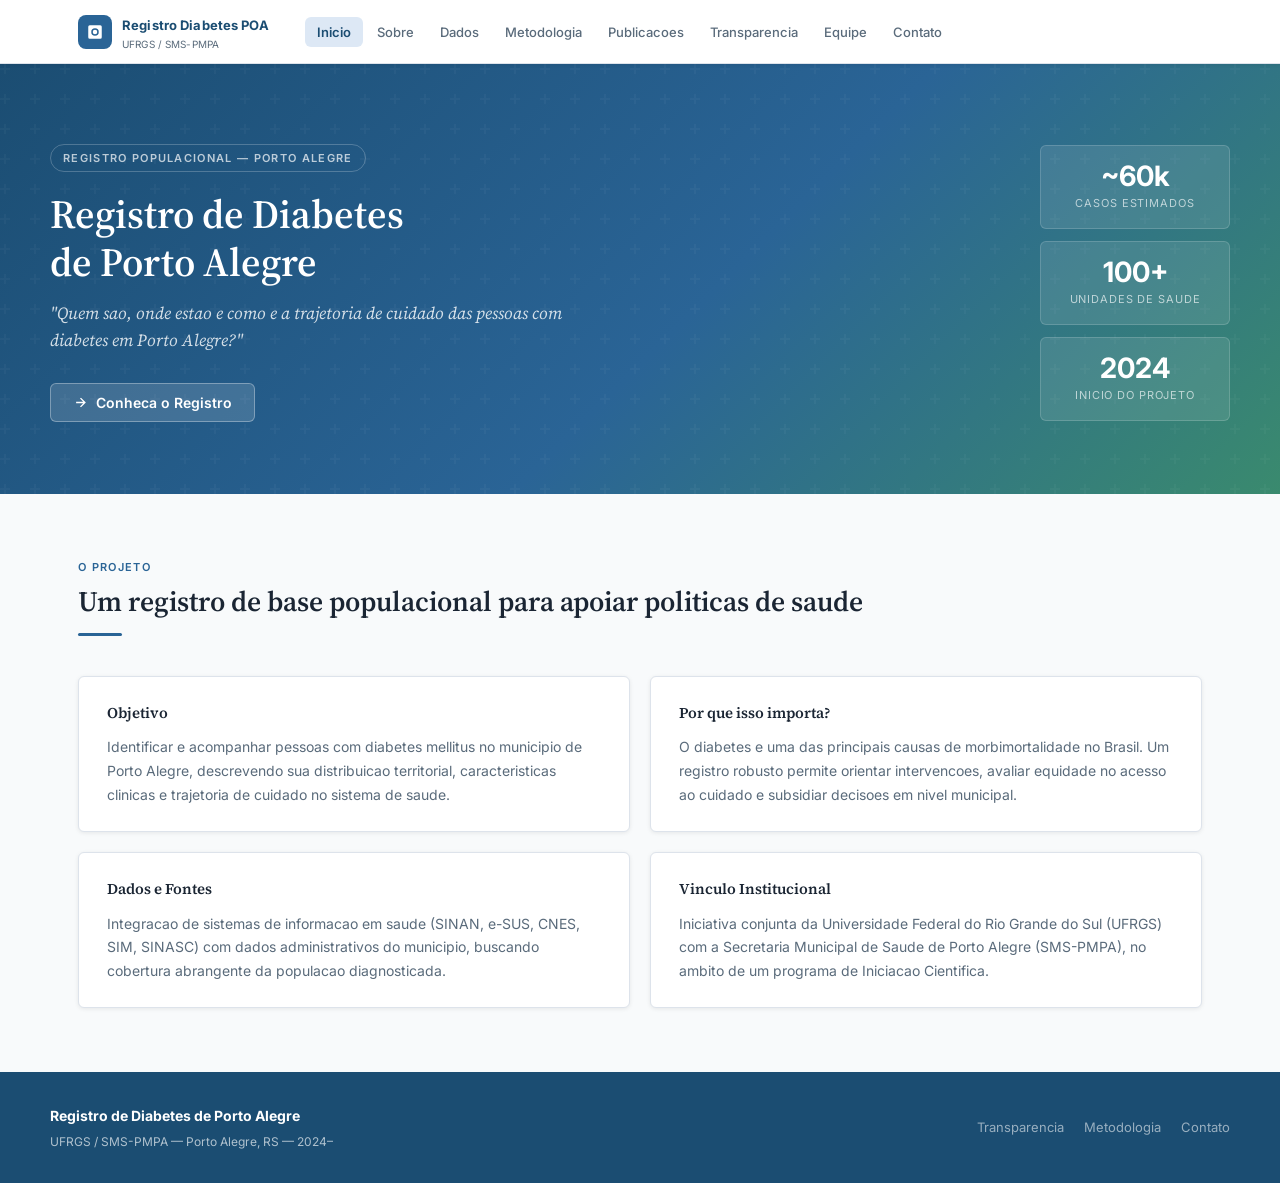
==== index.html @ c91318b8 "redesign v3: menu horizontal, cores claras, sem emojis" ====
<!DOCTYPE html>
<html lang="pt-BR">
<head>
  <meta charset="UTF-8" />
  <meta name="viewport" content="width=device-width, initial-scale=1.0" />
  <title>Registro de Diabetes de Porto Alegre — v3</title>
  <link rel="preconnect" href="https://fonts.googleapis.com" />
  <link rel="preconnect" href="https://fonts.gstatic.com" crossorigin />
  <link href="https://fonts.googleapis.com/css2?family=Inter:wght@300;400;500;600;700&family=Source+Serif+4:ital,wght@0,300;0,400;0,600;1,400&display=swap" rel="stylesheet" />
  <style>
    :root {
      --blue:       #2A6496;
      --blue-dark:  #1B4D72;
      --blue-light: #4A90C4;
      --accent:     #3A8A6E;
      --bg:         #F8FAFB;
      --surface:    #FFFFFF;
      --border:     #DDE3EB;
      --text:       #1A2533;
      --muted:      #5A6B7B;
      --light-text: #8A9BAB;
      --nav-h:      64px;
      --max:        1180px;
      --radius:     6px;
      --shadow-sm:  0 1px 4px rgba(0,0,0,0.08);
      --shadow-md:  0 4px 16px rgba(0,0,0,0.10);
    }
    *, *::before, *::after { box-sizing: border-box; margin: 0; padding: 0; }
    html { scroll-behavior: smooth; }
    body {
      font-family: 'Inter', sans-serif;
      background: var(--bg);
      color: var(--text);
      line-height: 1.65;
      font-size: 15px;
    }
    img { max-width: 100%; display: block; }
    a { color: var(--blue); text-decoration: none; }
    a:hover { text-decoration: underline; }

    /* TOP NAV */
    #topnav {
      position: fixed;
      top: 0; left: 0; right: 0;
      height: var(--nav-h);
      background: var(--surface);
      border-bottom: 1px solid var(--border);
      z-index: 100;
      display: flex;
      align-items: center;
      box-shadow: var(--shadow-sm);
    }
    .nav-inner {
      max-width: var(--max);
      margin: 0 auto;
      padding: 0 28px;
      width: 100%;
      display: flex;
      align-items: center;
    }
    .nav-brand {
      display: flex;
      align-items: center;
      gap: 10px;
      flex-shrink: 0;
      margin-right: 36px;
      cursor: pointer;
    }
    .nav-brand-icon {
      width: 34px; height: 34px;
      background: var(--blue);
      border-radius: 8px;
      display: flex; align-items: center; justify-content: center;
    }
    .nav-brand-icon svg { width: 18px; height: 18px; fill: white; }
    .nav-brand-name {
      font-size: 13px;
      font-weight: 700;
      letter-spacing: .01em;
      color: var(--blue-dark);
      line-height: 1.25;
    }
    .nav-brand-sub {
      font-size: 10px;
      font-weight: 400;
      color: var(--muted);
      display: block;
    }
    .nav-links {
      display: flex;
      list-style: none;
      gap: 2px;
      flex: 1;
    }
    .nav-links li button {
      background: none;
      border: none;
      cursor: pointer;
      padding: 7px 12px;
      border-radius: var(--radius);
      font-family: 'Inter', sans-serif;
      font-size: 13px;
      font-weight: 500;
      color: var(--muted);
      transition: color .15s, background .15s;
      white-space: nowrap;
    }
    .nav-links li button:hover { color: var(--blue); background: #EEF4FA; }
    .nav-links li button.active { color: var(--blue-dark); background: #DDE8F5; font-weight: 600; }

    .main { margin-top: var(--nav-h); }

    /* HERO */
    #hero {
      background: linear-gradient(135deg, #1B4D72 0%, #2A6496 55%, #3A8A6E 100%);
      padding: 80px 28px 72px;
      position: relative;
      overflow: hidden;
    }
    #hero::before {
      content: '';
      position: absolute;
      inset: 0;
      background: url("data:image/svg+xml,%3Csvg width='60' height='60' viewBox='0 0 60 60' xmlns='http://www.w3.org/2000/svg'%3E%3Cg fill='none' fill-rule='evenodd'%3E%3Cg fill='%23ffffff' fill-opacity='0.03'%3E%3Cpath d='M36 34v-4h-2v4h-4v2h4v4h2v-4h4v-2h-4zm0-30V0h-2v4h-4v2h4v4h2V6h4V4h-4zM6 34v-4H4v4H0v2h4v4h2v-4h4v-2H6zM6 4V0H4v4H0v2h4v4h2V6h4V4H6z'/%3E%3C/g%3E%3C/g%3E%3C/svg%3E");
    }
    .hero-inner {
      max-width: var(--max);
      margin: 0 auto;
      position: relative;
      z-index: 1;
      display: grid;
      grid-template-columns: 1fr auto;
      gap: 48px;
      align-items: center;
    }
    .hero-label {
      display: inline-block;
      font-size: 11px;
      font-weight: 600;
      letter-spacing: .12em;
      text-transform: uppercase;
      color: rgba(255,255,255,0.7);
      border: 1px solid rgba(255,255,255,0.22);
      padding: 4px 12px;
      border-radius: 20px;
      margin-bottom: 18px;
    }
    .hero-title {
      font-family: 'Source Serif 4', Georgia, serif;
      font-size: 40px;
      font-weight: 600;
      color: #fff;
      line-height: 1.2;
      margin-bottom: 14px;
    }
    .hero-question {
      font-size: 17px;
      color: rgba(255,255,255,0.8);
      font-style: italic;
      font-family: 'Source Serif 4', serif;
      margin-bottom: 28px;
      max-width: 520px;
      line-height: 1.6;
    }
    .hero-cta {
      display: inline-flex;
      align-items: center;
      gap: 8px;
      background: rgba(255,255,255,0.14);
      border: 1px solid rgba(255,255,255,0.32);
      color: white;
      padding: 10px 22px;
      border-radius: var(--radius);
      font-size: 14px;
      font-weight: 600;
      cursor: pointer;
      transition: background .2s;
      font-family: 'Inter', sans-serif;
    }
    .hero-cta:hover { background: rgba(255,255,255,0.24); text-decoration: none; }
    .hero-stats {
      display: flex;
      flex-direction: column;
      gap: 12px;
      min-width: 190px;
    }
    .stat-card {
      background: rgba(255,255,255,0.10);
      border: 1px solid rgba(255,255,255,0.16);
      border-radius: var(--radius);
      padding: 16px 20px;
      text-align: center;
    }
    .stat-num {
      font-size: 28px;
      font-weight: 700;
      color: #fff;
      line-height: 1;
    }
    .stat-label {
      font-size: 11px;
      color: rgba(255,255,255,0.65);
      margin-top: 4px;
      text-transform: uppercase;
      letter-spacing: .08em;
    }

    /* SECTION TOGGLE */
    section.page { display: none; }
    section.page.active { display: block; }

    /* COMMON LAYOUT */
    .section-wrap {
      max-width: var(--max);
      margin: 0 auto;
      padding: 64px 28px;
    }
    .section-header { margin-bottom: 40px; }
    .section-label {
      font-size: 11px;
      font-weight: 600;
      letter-spacing: .12em;
      text-transform: uppercase;
      color: var(--blue);
      margin-bottom: 8px;
    }
    .section-title {
      font-family: 'Source Serif 4', serif;
      font-size: 28px;
      font-weight: 600;
      color: var(--text);
      line-height: 1.25;
      margin-bottom: 10px;
    }
    .section-desc {
      font-size: 16px;
      color: var(--muted);
      max-width: 620px;
      line-height: 1.7;
    }
    .divider { width: 44px; height: 3px; background: var(--blue); border-radius: 2px; margin: 14px 0 0; }

    /* CARDS */
    .grid-2 { display: grid; grid-template-columns: 1fr 1fr; gap: 20px; }
    .grid-3 { display: grid; grid-template-columns: repeat(3, 1fr); gap: 20px; }
    .grid-4 { display: grid; grid-template-columns: repeat(4, 1fr); gap: 20px; }
    .card {
      background: var(--surface);
      border: 1px solid var(--border);
      border-radius: var(--radius);
      padding: 24px 28px;
      box-shadow: var(--shadow-sm);
    }
    .card h3 {
      font-size: 15px;
      font-weight: 600;
      color: var(--text);
      margin-bottom: 10px;
      font-family: 'Source Serif 4', serif;
    }
    .card p { color: var(--muted); font-size: 14px; line-height: 1.7; }
    .card-icon {
      width: 40px; height: 40px;
      background: #EEF4FA;
      border-radius: 8px;
      display: flex; align-items: center; justify-content: center;
      margin-bottom: 16px;
    }
    .card-icon svg { width: 20px; height: 20px; color: var(--blue); }

    .bullet-list { list-style: none; margin-top: 12px; display: flex; flex-direction: column; gap: 8px; }
    .bullet-list li { display: flex; align-items: flex-start; gap: 10px; font-size: 14px; color: var(--muted); }
    .bullet-list li span { display: inline-block; width: 5px; height: 5px; border-radius: 50%; background: var(--blue); margin-top: 8px; flex-shrink: 0; }

    /* DATA */
    .embed-placeholder {
      background: var(--surface);
      border: 1px dashed var(--border);
      border-radius: var(--radius);
      padding: 56px 28px;
      text-align: center;
      color: var(--light-text);
      margin-top: 24px;
    }
    .embed-placeholder p { font-size: 14px; margin-top: 8px; }

    /* METHODOLOGY */
    .method-layout {
      display: grid;
      grid-template-columns: 210px 1fr;
      gap: 40px;
      align-items: start;
    }
    .method-nav {
      position: sticky;
      top: calc(var(--nav-h) + 20px);
      background: var(--surface);
      border: 1px solid var(--border);
      border-radius: var(--radius);
      padding: 12px 0;
      box-shadow: var(--shadow-sm);
    }
    .method-nav a {
      display: block;
      padding: 8px 18px;
      font-size: 13px;
      color: var(--muted);
      border-left: 2px solid transparent;
      transition: all .15s;
    }
    .method-nav a:hover { color: var(--blue); border-color: var(--blue); text-decoration: none; background: #F4F8FC; }
    .method-nav a.active { color: var(--blue-dark); border-color: var(--blue-dark); background: #EEF4FA; font-weight: 500; }
    .method-content section { margin-bottom: 44px; }
    .method-content section h2 {
      font-family: 'Source Serif 4', serif;
      font-size: 21px;
      font-weight: 600;
      color: var(--text);
      margin-bottom: 12px;
      padding-bottom: 10px;
      border-bottom: 1px solid var(--border);
    }
    .method-content section p { color: var(--muted); font-size: 14px; line-height: 1.8; margin-bottom: 10px; }
    .method-content section ul { margin: 8px 0 12px 20px; color: var(--muted); font-size: 14px; line-height: 1.8; }

    /* PUBLICATIONS */
    .pub-tabs { display: flex; gap: 4px; border-bottom: 2px solid var(--border); margin-bottom: 28px; }
    .pub-tabs button {
      background: none; border: none; cursor: pointer;
      padding: 10px 20px;
      font-family: 'Inter', sans-serif; font-size: 14px; font-weight: 500;
      color: var(--muted);
      border-bottom: 2px solid transparent;
      margin-bottom: -2px;
      transition: all .15s;
    }
    .pub-tabs button:hover { color: var(--blue); }
    .pub-tabs button.active { color: var(--blue-dark); border-bottom-color: var(--blue-dark); font-weight: 600; }
    .pub-pane { display: none; }
    .pub-pane.active { display: block; }
    .pub-list { display: flex; flex-direction: column; gap: 14px; }
    .pub-item { background: var(--surface); border: 1px solid var(--border); border-radius: var(--radius); padding: 20px 24px; box-shadow: var(--shadow-sm); }
    .pub-item h4 { font-size: 15px; font-weight: 600; color: var(--text); margin-bottom: 6px; font-family: 'Source Serif 4', serif; }
    .pub-item p { font-size: 13px; color: var(--muted); }
    .tag { display: inline-block; font-size: 11px; padding: 2px 8px; border-radius: 20px; background: #EEF4FA; color: var(--blue); font-weight: 500; margin-bottom: 8px; }
    .tag-green { background: #EAF5F1; color: var(--accent); }

    /* TRANSPARENCY */
    .transp-card { background: var(--surface); border: 1px solid var(--border); border-radius: var(--radius); padding: 22px 26px; box-shadow: var(--shadow-sm); }
    .transp-card h3 { font-size: 14px; font-weight: 600; color: var(--text); margin-bottom: 8px; display: flex; align-items: center; gap: 8px; }
    .transp-card p { font-size: 13px; color: var(--muted); line-height: 1.7; }
    .badge { display: inline-flex; align-items: center; font-size: 11px; padding: 3px 9px; border-radius: 20px; font-weight: 500; margin-top: 10px; }
    .badge-blue { background: #EEF4FA; color: var(--blue); }
    .badge-green { background: #EAF5F1; color: var(--accent); }

    /* TEAM */
    .team-card { background: var(--surface); border: 1px solid var(--border); border-radius: var(--radius); padding: 22px 18px; text-align: center; box-shadow: var(--shadow-sm); }
    .team-avatar { width: 56px; height: 56px; border-radius: 50%; background: linear-gradient(135deg, #2A6496, #3A8A6E); margin: 0 auto 12px; display: flex; align-items: center; justify-content: center; font-size: 20px; font-weight: 700; color: white; font-family: 'Source Serif 4', serif; }
    .team-card h4 { font-size: 14px; font-weight: 600; color: var(--text); margin-bottom: 3px; }
    .team-card p { font-size: 12px; color: var(--muted); }
    .team-role { display: inline-block; font-size: 11px; padding: 2px 8px; border-radius: 20px; background: #EEF4FA; color: var(--blue); margin-top: 7px; }
    .partners-row { margin-top: 44px; padding-top: 28px; border-top: 1px solid var(--border); }
    .partners-row h3 { font-size: 15px; font-weight: 600; color: var(--text); margin-bottom: 16px; }
    .partners-list { display: flex; flex-wrap: wrap; gap: 10px; }
    .partner-chip { background: var(--surface); border: 1px solid var(--border); border-radius: var(--radius); padding: 9px 18px; font-size: 13px; font-weight: 500; color: var(--muted); }

    /* CONTACT */
    .contact-grid { display: grid; grid-template-columns: 1fr 1fr; gap: 40px; }
    .contact-info h3 { font-family: 'Source Serif 4', serif; font-size: 20px; font-weight: 600; color: var(--text); margin-bottom: 14px; }
    .contact-info p { font-size: 14px; color: var(--muted); line-height: 1.7; margin-bottom: 18px; }
    .contact-detail { display: flex; align-items: flex-start; gap: 10px; font-size: 14px; color: var(--muted); margin-bottom: 10px; }
    .contact-detail svg { width: 16px; height: 16px; flex-shrink: 0; color: var(--blue); margin-top: 2px; }
    .contact-form { background: var(--surface); border: 1px solid var(--border); border-radius: var(--radius); padding: 28px; box-shadow: var(--shadow-sm); }
    .form-group { margin-bottom: 14px; }
    .form-group label { display: block; font-size: 13px; font-weight: 500; color: var(--text); margin-bottom: 5px; }
    .form-group input, .form-group textarea, .form-group select { width: 100%; padding: 9px 12px; border: 1px solid var(--border); border-radius: var(--radius); font-family: 'Inter', sans-serif; font-size: 14px; color: var(--text); background: var(--bg); transition: border-color .15s; }
    .form-group input:focus, .form-group textarea:focus, .form-group select:focus { outline: none; border-color: var(--blue); background: var(--surface); }
    .form-group textarea { resize: vertical; min-height: 96px; }
    .btn-primary { display: inline-flex; align-items: center; gap: 6px; background: var(--blue); color: white; border: none; padding: 10px 22px; border-radius: var(--radius); font-family: 'Inter', sans-serif; font-size: 14px; font-weight: 600; cursor: pointer; transition: background .2s; }
    .btn-primary:hover { background: var(--blue-dark); }

    /* FOOTER */
    footer { background: var(--blue-dark); color: rgba(255,255,255,0.65); padding: 32px 28px; }
    .footer-inner { max-width: var(--max); margin: 0 auto; display: flex; align-items: center; justify-content: space-between; gap: 20px; }
    .footer-left strong { color: white; font-size: 14px; }
    .footer-left p { font-size: 12px; margin-top: 3px; }
    .footer-links { display: flex; gap: 20px; }
    .footer-links a { font-size: 13px; color: rgba(255,255,255,0.55); }
    .footer-links a:hover { color: white; text-decoration: none; }

    /* RESPONSIVE */
    @media (max-width: 900px) {
      .hero-inner { grid-template-columns: 1fr; }
      .hero-stats { flex-direction: row; }
      .hero-title { font-size: 28px; }
      .grid-2, .grid-4 { grid-template-columns: 1fr 1fr; }
      .grid-3 { grid-template-columns: 1fr 1fr; }
      .contact-grid { grid-template-columns: 1fr; }
      .method-layout { grid-template-columns: 1fr; }
      .method-nav { position: static; }
    }
    @media (max-width: 600px) {
      .nav-links li button { padding: 7px 8px; font-size: 11.5px; }
      .grid-2, .grid-3, .grid-4 { grid-template-columns: 1fr; }
      .hero-stats { flex-direction: column; }
    }
  </style>
</head>
<body>

<nav id="topnav">
  <div class="nav-inner">
    <div class="nav-brand" onclick="navigate('inicio')">
      <div class="nav-brand-icon">
        <svg viewBox="0 0 24 24" xmlns="http://www.w3.org/2000/svg"><path d="M19 3H5a2 2 0 00-2 2v14a2 2 0 002 2h14a2 2 0 002-2V5a2 2 0 00-2-2zm-7 14a5 5 0 110-10 5 5 0 010 10zm0-8a3 3 0 100 6 3 3 0 000-6z"/></svg>
      </div>
      <div>
        <span class="nav-brand-name">Registro Diabetes POA
          <span class="nav-brand-sub">UFRGS / SMS-PMPA</span>
        </span>
      </div>
    </div>
    <ul class="nav-links">
      <li><button class="active" onclick="navigate('inicio')">Inicio</button></li>
      <li><button onclick="navigate('sobre')">Sobre</button></li>
      <li><button onclick="navigate('dados')">Dados</button></li>
      <li><button onclick="navigate('metodologia')">Metodologia</button></li>
      <li><button onclick="navigate('publicacoes')">Publicacoes</button></li>
      <li><button onclick="navigate('transparencia')">Transparencia</button></li>
      <li><button onclick="navigate('equipe')">Equipe</button></li>
      <li><button onclick="navigate('contato')">Contato</button></li>
    </ul>
  </div>
</nav>

<main class="main">

  <!-- INICIO -->
  <section id="inicio" class="page active">
    <div id="hero">
      <div class="hero-inner">
        <div>
          <span class="hero-label">Registro Populacional — Porto Alegre</span>
          <h1 class="hero-title">Registro de Diabetes<br>de Porto Alegre</h1>
          <p class="hero-question">"Quem sao, onde estao e como e a trajetoria de cuidado das pessoas com diabetes em Porto Alegre?"</p>
          <button class="hero-cta" onclick="navigate('sobre')">
            <svg width="15" height="15" viewBox="0 0 24 24" fill="none" stroke="currentColor" stroke-width="2.2"><path d="M5 12h14M12 5l7 7-7 7"/></svg>
            Conheca o Registro
          </button>
        </div>
        <div class="hero-stats">
          <div class="stat-card">
            <div class="stat-num">~60k</div>
            <div class="stat-label">Casos estimados</div>
          </div>
          <div class="stat-card">
            <div class="stat-num">100+</div>
            <div class="stat-label">Unidades de saude</div>
          </div>
          <div class="stat-card">
            <div class="stat-num">2024</div>
            <div class="stat-label">Inicio do projeto</div>
          </div>
        </div>
      </div>
    </div>
    <div class="section-wrap">
      <div class="section-header">
        <div class="section-label">O Projeto</div>
        <h2 class="section-title">Um registro de base populacional para apoiar politicas de saude</h2>
        <div class="divider"></div>
      </div>
      <div class="grid-2">
        <div class="card"><h3>Objetivo</h3><p>Identificar e acompanhar pessoas com diabetes mellitus no municipio de Porto Alegre, descrevendo sua distribuicao territorial, caracteristicas clinicas e trajetoria de cuidado no sistema de saude.</p></div>
        <div class="card"><h3>Por que isso importa?</h3><p>O diabetes e uma das principais causas de morbimortalidade no Brasil. Um registro robusto permite orientar intervencoes, avaliar equidade no acesso ao cuidado e subsidiar decisoes em nivel municipal.</p></div>
        <div class="card"><h3>Dados e Fontes</h3><p>Integracao de sistemas de informacao em saude (SINAN, e-SUS, CNES, SIM, SINASC) com dados administrativos do municipio, buscando cobertura abrangente da populacao diagnosticada.</p></div>
        <div class="card"><h3>Vinculo Institucional</h3><p>Iniciativa conjunta da Universidade Federal do Rio Grande do Sul (UFRGS) com a Secretaria Municipal de Saude de Porto Alegre (SMS-PMPA), no ambito de um programa de Iniciacao Cientifica.</p></div>
      </div>
    </div>
  </section>

  <!-- SOBRE -->
  <section id="sobre" class="page">
    <div class="section-wrap">
      <div class="section-header">
        <div class="section-label">Sobre o Registro</div>
        <h2 class="section-title">O que e o Registro de Diabetes de Porto Alegre?</h2>
        <p class="section-desc">Um sistema de informacao longitudinal, de base populacional, que visa identificar, caracterizar e acompanhar todas as pessoas com diagnostico de diabetes mellitus residentes em Porto Alegre.</p>
        <div class="divider"></div>
      </div>
      <div class="grid-2">
        <div class="card"><h3>Pergunta Norteadora</h3><p>Quem sao, onde estao e como e a trajetoria de cuidado das pessoas com diabetes em Porto Alegre? Essa questao orienta todas as etapas do registro.</p></div>
        <div class="card"><h3>Tipo de Registro</h3><p>Registro de base territorial e populacional (population-based registry) com cobertura do municipio de Porto Alegre. Nao e um registro clinico restrito a uma unidade de saude.</p></div>
        <div class="card">
          <h3>Populacao-Alvo</h3>
          <ul class="bullet-list">
            <li><span></span>Pessoas com diagnostico de diabetes mellitus tipo 1 ou tipo 2</li>
            <li><span></span>Residentes no municipio de Porto Alegre</li>
            <li><span></span>Identificadas em qualquer nivel de atencao a saude</li>
            <li><span></span>Foco inicial: adultos (18+ anos)</li>
          </ul>
        </div>
        <div class="card">
          <h3>Diferenciais</h3>
          <ul class="bullet-list">
            <li><span></span>Integracao de multiplas fontes de dados administrativos</li>
            <li><span></span>Foco em equidade e determinantes sociais</li>
            <li><span></span>Producao de boletins epidemiologicos regulares</li>
            <li><span></span>Dados abertos e transparencia metodologica</li>
          </ul>
        </div>
      </div>
    </div>
  </section>

  <!-- DADOS -->
  <section id="dados" class="page">
    <div class="section-wrap">
      <div class="section-header">
        <div class="section-label">Dados</div>
        <h2 class="section-title">Paineis e indicadores do registro</h2>
        <p class="section-desc">Visualizacoes interativas com dados atualizados sobre prevalencia, distribuicao territorial e trajetoria de cuidado das pessoas com diabetes em Porto Alegre.</p>
        <div class="divider"></div>
      </div>
      <div class="grid-3">
        <div class="card">
          <div class="card-icon"><svg viewBox="0 0 24 24" fill="none" stroke="currentColor" stroke-width="2"><rect x="3" y="3" width="18" height="18" rx="2"/><path d="M3 9h18M9 21V9"/></svg></div>
          <h3>Prevalencia e Incidencia</h3>
          <p>Estimativas de casos por distrito sanitario, faixa etaria e tipo de diabetes mellitus.</p>
        </div>
        <div class="card">
          <div class="card-icon"><svg viewBox="0 0 24 24" fill="none" stroke="currentColor" stroke-width="2"><path d="M21 10c0 7-9 13-9 13s-9-6-9-13a9 9 0 0118 0z"/><circle cx="12" cy="10" r="3"/></svg></div>
          <h3>Distribuicao Territorial</h3>
          <p>Mapeamento de casos por bairro e regiao de saude, com analise de concentracao espacial.</p>
        </div>
        <div class="card">
          <div class="card-icon"><svg viewBox="0 0 24 24" fill="none" stroke="currentColor" stroke-width="2"><polyline points="22 12 18 12 15 21 9 3 6 12 2 12"/></svg></div>
          <h3>Trajetoria de Cuidado</h3>
          <p>Indicadores de acesso, continuidade e qualidade do cuidado ao longo do tempo.</p>
        </div>
      </div>
      <div class="embed-placeholder">
        <svg width="36" height="36" viewBox="0 0 24 24" fill="none" stroke="#C0CCDA" stroke-width="1.5"><rect x="2" y="3" width="20" height="14" rx="2"/><path d="M8 21h8M12 17v4"/></svg>
        <p>Painel interativo Power BI — em desenvolvimento</p>
        <p style="font-size:12px; margin-top:4px; color: var(--light-text)">Os dados serao disponibilizados apos validacao da metodologia de linkage.</p>
      </div>
    </div>
  </section>

  <!-- METODOLOGIA -->
  <section id="metodologia" class="page">
    <div class="section-wrap">
      <div class="section-header">
        <div class="section-label">Metodologia</div>
        <h2 class="section-title">Desenho e metodos do registro</h2>
        <div class="divider"></div>
      </div>
      <div class="method-layout">
        <nav class="method-nav">
          <a href="#m-design" class="active" onclick="setMethodActive(this)">Desenho do estudo</a>
          <a href="#m-sources" onclick="setMethodActive(this)">Fontes de dados</a>
          <a href="#m-linkage" onclick="setMethodActive(this)">Linkage de dados</a>
          <a href="#m-case" onclick="setMethodActive(this)">Definicao de caso</a>
          <a href="#m-analysis" onclick="setMethodActive(this)">Analise estatistica</a>
          <a href="#m-ethics" onclick="setMethodActive(this)">Etica e privacidade</a>
        </nav>
        <div class="method-content">
          <section id="m-design">
            <h2>Desenho do estudo</h2>
            <p>Registro de base populacional com delineamento longitudinal e corte transversal inicial. O periodo de referencia para identificacao dos casos parte de 2024, com acompanhamento prospectivo planejado.</p>
            <p>A unidade de analise e o municipio de Porto Alegre, estratificado por Distritos Sanitarios (DS) e por nivel de atencao a saude (Atencao Primaria, Especializada e Hospitalar).</p>
          </section>
          <section id="m-sources">
            <h2>Fontes de dados</h2>
            <p>A identificacao de casos utiliza multiplas bases de dados administrativos em saude, disponibilizadas pela Secretaria Municipal de Saude:</p>
            <ul>
              <li>e-SUS PEC — atencao primaria</li>
              <li>SINAN — notificacoes de agravo</li>
              <li>SIM — Sistema de Informacoes sobre Mortalidade</li>
              <li>SINASC — Nascidos Vivos</li>
              <li>AIH / APAC — internacoes e procedimentos ambulatoriais</li>
              <li>CNES — estabelecimentos de saude</li>
            </ul>
          </section>
          <section id="m-linkage">
            <h2>Linkage de dados</h2>
            <p>A integracao entre bases e realizada por linkage probabilistico e deterministico, utilizando variaveis-chave como CPF, nome completo, data de nascimento e nome da mae.</p>
            <p>O processo segue protocolo validado internacionalmente, com avaliacao manual de pares ambiguos. A qualidade do linkage e monitorada por indicadores de sensibilidade e especificidade.</p>
          </section>
          <section id="m-case">
            <h2>Definicao de caso</h2>
            <p>Um caso de diabetes mellitus e definido como individuo que atende a pelo menos um dos seguintes criterios em qualquer das fontes integradas:</p>
            <ul>
              <li>Codigo CID-10 E10–E14 em diagnostico principal ou secundario</li>
              <li>Prescricao de insulina ou hipoglicemiante oral registrada no sistema de saude</li>
              <li>Resultado de exame laboratorial compativel com criterios da SBD/ADA</li>
            </ul>
          </section>
          <section id="m-analysis">
            <h2>Analise estatistica</h2>
            <p>As analises descritivas incluem prevalencia estimada por faixa etaria, sexo, raca/cor e distrito sanitario. Metodos de padronizacao direta sao utilizados para comparabilidade temporal.</p>
            <p>Analises de sobrevida (Kaplan-Meier, Cox) serao aplicadas para estudo de trajetoria de cuidado e desfechos clinicos. Software: R (CRAN).</p>
          </section>
          <section id="m-ethics">
            <h2>Etica e privacidade</h2>
            <p>O projeto sera submetido ao Comite de Etica em Pesquisa (CEP) da UFRGS e, quando aplicavel, a CONEP. O manejo de dados segue a Lei Geral de Protecao de Dados (LGPD — Lei n. 13.709/2018).</p>
            <p>Dados individuais nao sao divulgados. Todas as analises e publicacoes utilizam dados anonimizados ou agregados.</p>
          </section>
        </div>
      </div>
    </div>
  </section>

  <!-- PUBLICACOES -->
  <section id="publicacoes" class="page">
    <div class="section-wrap">
      <div class="section-header">
        <div class="section-label">Publicacoes</div>
        <h2 class="section-title">Producao cientifica e tecnica</h2>
        <p class="section-desc">Artigos, boletins epidemiologicos e trabalhos academicos produzidos no ambito do Registro de Diabetes de Porto Alegre.</p>
        <div class="divider"></div>
      </div>
      <div class="pub-tabs">
        <button class="active" onclick="setTab('artigos', this)">Artigos</button>
        <button onclick="setTab('boletins', this)">Boletins Epidemiologicos</button>
        <button onclick="setTab('tccs', this)">TCCs e Dissertacoes</button>
      </div>
      <div id="artigos" class="pub-pane active">
        <div class="pub-list">
          <div class="pub-item">
            <span class="tag">Em elaboracao</span>
            <h4>Prevalencia e distribuicao territorial do diabetes mellitus em Porto Alegre: um registro de base populacional</h4>
            <p>Autores: a definir &mdash; Revista: a definir &mdash; Previsao de submissao: 2025</p>
          </div>
        </div>
      </div>
      <div id="boletins" class="pub-pane">
        <div class="pub-list">
          <div class="pub-item">
            <span class="tag">Em elaboracao</span>
            <h4>Boletim Epidemiologico n. 1 — Diabetes em Porto Alegre: panorama inicial</h4>
            <p>Estimativas de prevalencia por distrito sanitario e perfil demografico dos casos identificados.</p>
          </div>
        </div>
      </div>
      <div id="tccs" class="pub-pane">
        <div class="pub-list">
          <div class="pub-item">
            <span class="tag tag-green">IC em andamento</span>
            <h4>Modelagem e estruturacao de registro populacional de diabetes no municipio de Porto Alegre</h4>
            <p>Trabalho de Iniciacao Cientifica — Departamento de Estatistica, UFRGS</p>
          </div>
        </div>
      </div>
    </div>
  </section>

  <!-- TRANSPARENCIA -->
  <section id="transparencia" class="page">
    <div class="section-wrap">
      <div class="section-header">
        <div class="section-label">Transparencia e Governanca</div>
        <h2 class="section-title">Abertura, responsabilidade e boas praticas</h2>
        <p class="section-desc">Comprometidos com a ciencia aberta, a protecao de dados e a governanca etica do registro.</p>
        <div class="divider"></div>
      </div>
      <div class="grid-2">
        <div class="transp-card">
          <h3><svg width="16" height="16" viewBox="0 0 24 24" fill="none" stroke="var(--blue)" stroke-width="2"><path d="M14 2H6a2 2 0 00-2 2v16a2 2 0 002 2h12a2 2 0 002-2V8z"/><polyline points="14 2 14 8 20 8"/></svg> Protocolo e Pre-registro</h3>
          <p>O protocolo do estudo sera depositado em repositorio publico (OSF ou PROSPERO) antes do inicio da coleta de dados, garantindo rastreabilidade das decisoes metodologicas.</p>
          <span class="badge badge-blue">Em preparacao</span>
        </div>
        <div class="transp-card">
          <h3><svg width="16" height="16" viewBox="0 0 24 24" fill="none" stroke="var(--blue)" stroke-width="2"><rect x="3" y="11" width="18" height="11" rx="2" ry="2"/><path d="M7 11V7a5 5 0 0110 0v4"/></svg> Aprovacao Etica</h3>
          <p>O projeto sera submetido ao CEP/UFRGS e, quando aplicavel, a CONEP. O numero de aprovacao sera divulgado nesta pagina apos emissao do parecer.</p>
          <span class="badge badge-blue">Aguardando submissao</span>
        </div>
        <div class="transp-card">
          <h3><svg width="16" height="16" viewBox="0 0 24 24" fill="none" stroke="var(--blue)" stroke-width="2"><circle cx="12" cy="12" r="10"/><line x1="12" y1="8" x2="12" y2="12"/><line x1="12" y1="16" x2="12.01" y2="16"/></svg> Dados Abertos</h3>
          <p>Dados anonimizados e agregados serao disponibilizados publicamente apos validacao e aprovacao etica, em formato aberto e reutilizavel (CSV, JSON).</p>
          <span class="badge badge-green">Previsto</span>
        </div>
        <div class="transp-card">
          <h3><svg width="16" height="16" viewBox="0 0 24 24" fill="none" stroke="var(--blue)" stroke-width="2"><path d="M9 19c-5 1.5-5-2.5-7-3m14 6v-3.87a3.37 3.37 0 00-.94-2.61c3.14-.35 6.44-1.54 6.44-7A5.44 5.44 0 0020 4.77 5.07 5.07 0 0019.91 1S18.73.65 16 2.48a13.38 13.38 0 00-7 0C6.27.65 5.09 1 5.09 1A5.07 5.07 0 005 4.77a5.44 5.44 0 00-1.5 3.78c0 5.42 3.3 6.61 6.44 7A3.37 3.37 0 009 18.13V22"/></svg> Codigo Aberto</h3>
          <p>Scripts de linkage, limpeza e analise serao disponibilizados em repositorio publico (GitHub) sob licenca aberta, promovendo reproducibilidade.</p>
          <span class="badge badge-green">Previsto</span>
        </div>
        <div class="transp-card">
          <h3><svg width="16" height="16" viewBox="0 0 24 24" fill="none" stroke="var(--blue)" stroke-width="2"><path d="M12 22s8-4 8-10V5l-8-3-8 3v7c0 6 8 10 8 10z"/></svg> Protecao de Dados (LGPD)</h3>
          <p>O registro segue integralmente a Lei n. 13.709/2018 (LGPD). Dados identificados so sao acessados por pesquisadores autorizados, com controles de acesso e trilha de auditoria.</p>
          <span class="badge badge-blue">Em conformidade</span>
        </div>
        <div class="transp-card">
          <h3><svg width="16" height="16" viewBox="0 0 24 24" fill="none" stroke="var(--blue)" stroke-width="2"><path d="M17 21v-2a4 4 0 00-4-4H5a4 4 0 00-4 4v2"/><circle cx="9" cy="7" r="4"/><path d="M23 21v-2a4 4 0 00-3-3.87M16 3.13a4 4 0 010 7.75"/></svg> Comite Consultivo</h3>
          <p>Sera constituido um comite com representantes da SMS, academia, sociedade civil e pessoas com diabetes, para supervisionar a governanca do registro.</p>
          <span class="badge badge-blue">Em estruturacao</span>
        </div>
      </div>
    </div>
  </section>

  <!-- EQUIPE -->
  <section id="equipe" class="page">
    <div class="section-wrap">
      <div class="section-header">
        <div class="section-label">Equipe e Parceiros</div>
        <h2 class="section-title">As pessoas por tras do registro</h2>
        <div class="divider"></div>
      </div>
      <div class="grid-4">
        <div class="team-card"><div class="team-avatar">P</div><h4>Prof. [Nome]</h4><p>Coordenador do projeto</p><span class="team-role">Orientador</span></div>
        <div class="team-card"><div class="team-avatar">G</div><h4>Gabriel Costa</h4><p>Bolsista IC — Estatistica</p><span class="team-role">Pesquisador</span></div>
        <div class="team-card"><div class="team-avatar">S</div><h4>[Colaborador SMS]</h4><p>Secretaria Municipal de Saude</p><span class="team-role">Parceiro institucional</span></div>
        <div class="team-card"><div class="team-avatar">+</div><h4>Colaboradores</h4><p>Equipe em formacao</p><span class="team-role">A definir</span></div>
      </div>
      <div class="partners-row">
        <h3>Institucoes parceiras</h3>
        <div class="partners-list">
          <div class="partner-chip">UFRGS — Universidade Federal do Rio Grande do Sul</div>
          <div class="partner-chip">SMS-PMPA — Secretaria Municipal de Saude</div>
          <div class="partner-chip">Departamento de Estatistica / UFRGS</div>
          <div class="partner-chip">PPG Epidemiologia / UFRGS</div>
        </div>
      </div>
    </div>
  </section>

  <!-- CONTATO -->
  <section id="contato" class="page">
    <div class="section-wrap">
      <div class="section-header">
        <div class="section-label">Contato</div>
        <h2 class="section-title">Fale com a equipe</h2>
        <div class="divider"></div>
      </div>
      <div class="contact-grid">
        <div class="contact-info">
          <h3>Como podemos ajudar?</h3>
          <p>Para duvidas sobre o registro, solicitacao de dados, propostas de colaboracao ou informacoes sobre o projeto, entre em contato pelos canais abaixo.</p>
          <div class="contact-detail">
            <svg viewBox="0 0 24 24" fill="none" stroke="currentColor" stroke-width="2"><path d="M4 4h16c1.1 0 2 .9 2 2v12c0 1.1-.9 2-2 2H4c-1.1 0-2-.9-2-2V6c0-1.1.9-2 2-2z"/><polyline points="22,6 12,13 2,6"/></svg>
            <span>registro.diabetes@ufrgs.br (em breve)</span>
          </div>
          <div class="contact-detail">
            <svg viewBox="0 0 24 24" fill="none" stroke="currentColor" stroke-width="2"><path d="M21 10c0 7-9 13-9 13s-9-6-9-13a9 9 0 0118 0z"/><circle cx="12" cy="10" r="3"/></svg>
            <span>Departamento de Estatistica — UFRGS<br>Porto Alegre, RS — Brasil</span>
          </div>
        </div>
        <div class="contact-form">
          <div class="form-group"><label>Nome completo</label><input type="text" placeholder="Seu nome" /></div>
          <div class="form-group"><label>E-mail</label><input type="email" placeholder="seu@email.com" /></div>
          <div class="form-group">
            <label>Assunto</label>
            <select>
              <option value="">Selecione um assunto</option>
              <option>Solicitacao de dados</option>
              <option>Proposta de colaboracao</option>
              <option>Imprensa e comunicacao</option>
              <option>Duvidas gerais</option>
            </select>
          </div>
          <div class="form-group"><label>Mensagem</label><textarea placeholder="Descreva sua mensagem..."></textarea></div>
          <button class="btn-primary" type="button">
            <svg width="14" height="14" viewBox="0 0 24 24" fill="none" stroke="currentColor" stroke-width="2.5"><line x1="22" y1="2" x2="11" y2="13"/><polygon points="22 2 15 22 11 13 2 9 22 2"/></svg>
            Enviar mensagem
          </button>
        </div>
      </div>
    </div>
  </section>

</main>

<footer>
  <div class="footer-inner">
    <div class="footer-left">
      <strong>Registro de Diabetes de Porto Alegre</strong>
      <p>UFRGS / SMS-PMPA &mdash; Porto Alegre, RS &mdash; 2024&ndash;</p>
    </div>
    <div class="footer-links">
      <a href="#" onclick="navigate('transparencia')">Transparencia</a>
      <a href="#" onclick="navigate('metodologia')">Metodologia</a>
      <a href="#" onclick="navigate('contato')">Contato</a>
    </div>
  </div>
</footer>

<script>
  function navigate(target) {
    document.querySelectorAll('section.page').forEach(s => s.classList.remove('active'));
    document.querySelectorAll('.nav-links button').forEach(b => b.classList.remove('active'));
    const section = document.getElementById(target);
    if (section) section.classList.add('active');
    const btns = document.querySelectorAll('.nav-links button');
    btns.forEach(b => { if (b.getAttribute('onclick') && b.getAttribute('onclick').includes("'" + target + "'")) b.classList.add('active'); });
    window.scrollTo({ top: 0, behavior: 'smooth' });
  }
  function setMethodActive(el) {
    document.querySelectorAll('.method-nav a').forEach(a => a.classList.remove('active'));
    el.classList.add('active');
  }
  function setTab(id, btn) {
    document.querySelectorAll('.pub-pane').forEach(p => p.classList.remove('active'));
    document.querySelectorAll('.pub-tabs button').forEach(b => b.classList.remove('active'));
    const pane = document.getElementById(id);
    if (pane) pane.classList.add('active');
    btn.classList.add('active');
  }
</script>
</body>
</html>
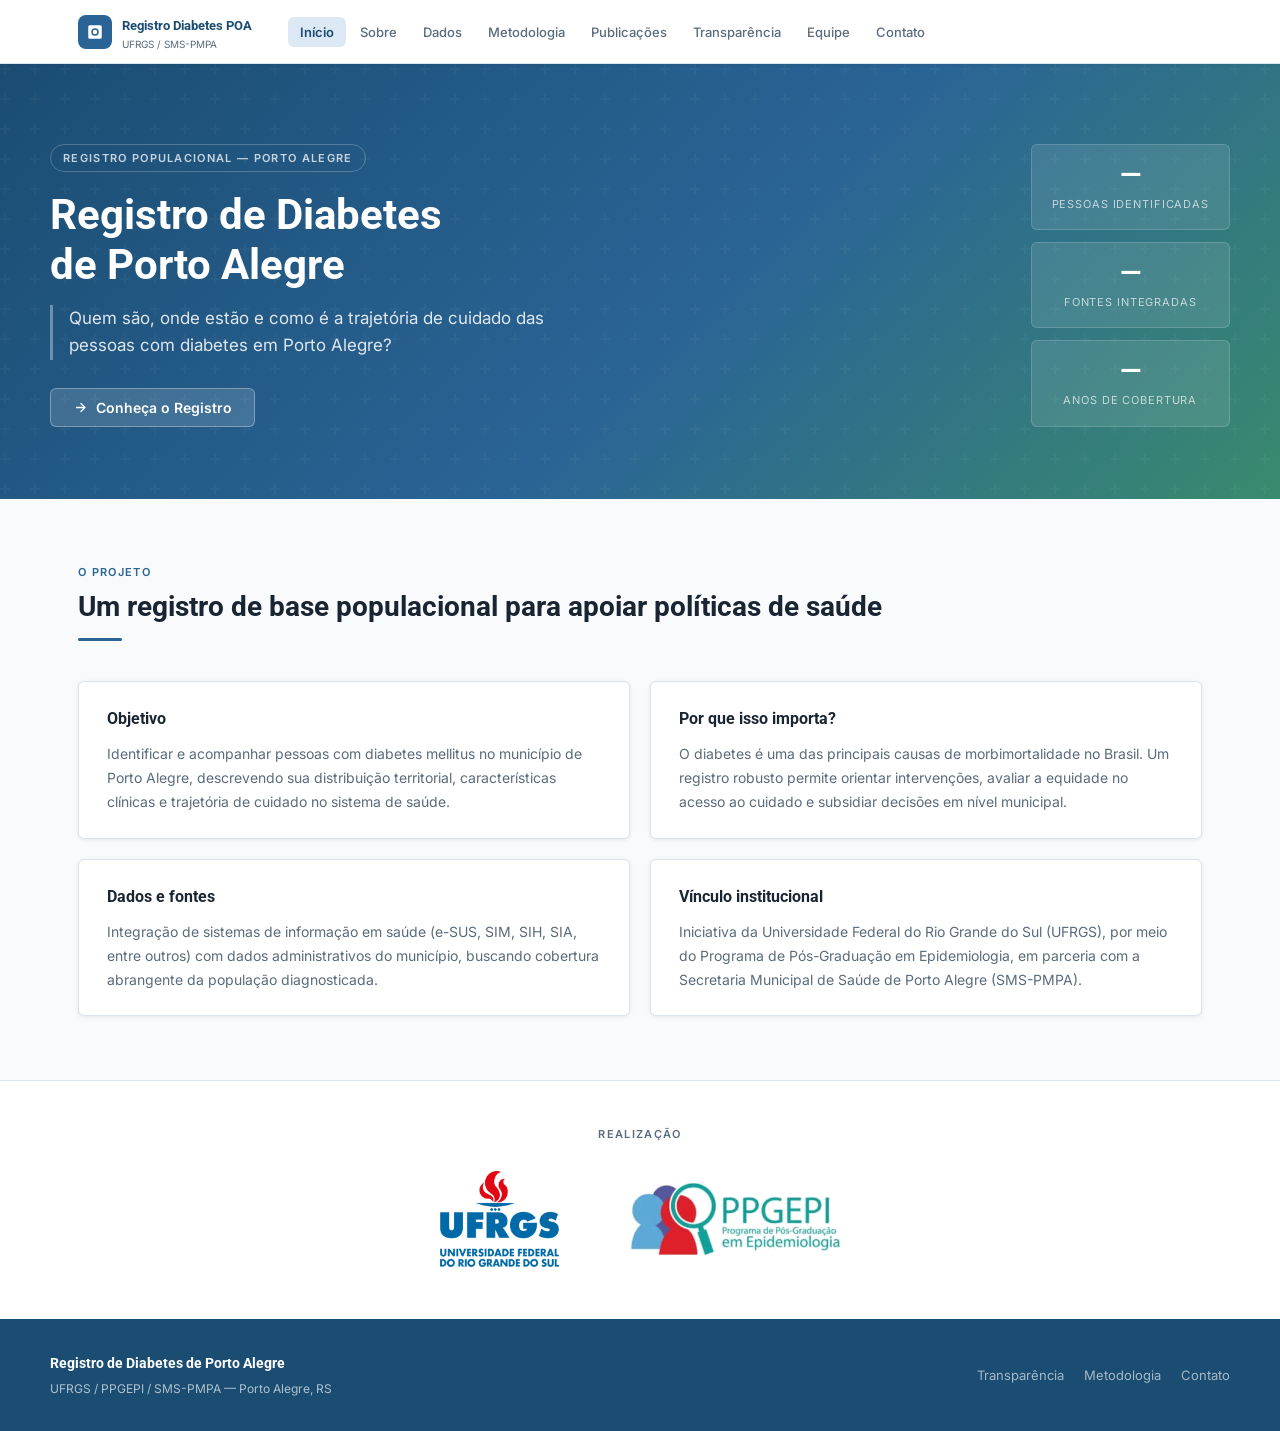
==== commit dcb4ea2f: "v4: acentos, Roboto nos títulos, logos e equipe" ====
--- a/index.html
+++ b/index.html
@@ -3,15 +3,14 @@
 <head>
   <meta charset="UTF-8" />
   <meta name="viewport" content="width=device-width, initial-scale=1.0" />
-  <title>Registro de Diabetes de Porto Alegre — v3</title>
+  <title>Registro de Diabetes de Porto Alegre</title>
   <link rel="preconnect" href="https://fonts.googleapis.com" />
   <link rel="preconnect" href="https://fonts.gstatic.com" crossorigin />
-  <link href="https://fonts.googleapis.com/css2?family=Inter:wght@300;400;500;600;700&family=Source+Serif+4:ital,wght@0,300;0,400;0,600;1,400&display=swap" rel="stylesheet" />
+  <link href="https://fonts.googleapis.com/css2?family=Inter:wght@400;500;600;700&family=Roboto:wght@500;700&display=swap" rel="stylesheet" />
   <style>
     :root {
       --blue:       #2A6496;
       --blue-dark:  #1B4D72;
-      --blue-light: #4A90C4;
       --accent:     #3A8A6E;
       --bg:         #F8FAFB;
       --surface:    #FFFFFF;
@@ -23,7 +22,7 @@
       --max:        1180px;
       --radius:     6px;
       --shadow-sm:  0 1px 4px rgba(0,0,0,0.08);
-      --shadow-md:  0 4px 16px rgba(0,0,0,0.10);
+      --heading:    'Roboto', 'Inter', sans-serif;
     }
     *, *::before, *::after { box-sizing: border-box; margin: 0; padding: 0; }
     html { scroll-behavior: smooth; }
@@ -38,72 +37,40 @@
     a { color: var(--blue); text-decoration: none; }
     a:hover { text-decoration: underline; }
 
-    /* TOP NAV */
+    /* MENU SUPERIOR */
     #topnav {
-      position: fixed;
-      top: 0; left: 0; right: 0;
+      position: fixed; top: 0; left: 0; right: 0;
       height: var(--nav-h);
       background: var(--surface);
       border-bottom: 1px solid var(--border);
       z-index: 100;
-      display: flex;
-      align-items: center;
+      display: flex; align-items: center;
       box-shadow: var(--shadow-sm);
     }
     .nav-inner {
-      max-width: var(--max);
-      margin: 0 auto;
-      padding: 0 28px;
-      width: 100%;
-      display: flex;
-      align-items: center;
+      max-width: var(--max); margin: 0 auto; padding: 0 28px;
+      width: 100%; display: flex; align-items: center;
     }
     .nav-brand {
-      display: flex;
-      align-items: center;
-      gap: 10px;
-      flex-shrink: 0;
-      margin-right: 36px;
-      cursor: pointer;
+      display: flex; align-items: center; gap: 10px;
+      flex-shrink: 0; margin-right: 36px; cursor: pointer;
     }
     .nav-brand-icon {
-      width: 34px; height: 34px;
-      background: var(--blue);
-      border-radius: 8px;
+      width: 34px; height: 34px; background: var(--blue); border-radius: 8px;
       display: flex; align-items: center; justify-content: center;
     }
     .nav-brand-icon svg { width: 18px; height: 18px; fill: white; }
     .nav-brand-name {
-      font-size: 13px;
-      font-weight: 700;
-      letter-spacing: .01em;
-      color: var(--blue-dark);
-      line-height: 1.25;
-    }
-    .nav-brand-sub {
-      font-size: 10px;
-      font-weight: 400;
-      color: var(--muted);
-      display: block;
-    }
-    .nav-links {
-      display: flex;
-      list-style: none;
-      gap: 2px;
-      flex: 1;
-    }
+      font-family: var(--heading);
+      font-size: 13px; font-weight: 700; color: var(--blue-dark); line-height: 1.25;
+    }
+    .nav-brand-sub { font-family: 'Inter', sans-serif; font-size: 10px; font-weight: 400; color: var(--muted); display: block; }
+    .nav-links { display: flex; list-style: none; gap: 2px; flex: 1; }
     .nav-links li button {
-      background: none;
-      border: none;
-      cursor: pointer;
-      padding: 7px 12px;
-      border-radius: var(--radius);
-      font-family: 'Inter', sans-serif;
-      font-size: 13px;
-      font-weight: 500;
-      color: var(--muted);
-      transition: color .15s, background .15s;
-      white-space: nowrap;
+      background: none; border: none; cursor: pointer;
+      padding: 7px 12px; border-radius: var(--radius);
+      font-family: 'Inter', sans-serif; font-size: 13px; font-weight: 500;
+      color: var(--muted); transition: color .15s, background .15s; white-space: nowrap;
     }
     .nav-links li button:hover { color: var(--blue); background: #EEF4FA; }
     .nav-links li button.active { color: var(--blue-dark); background: #DDE8F5; font-weight: 600; }
@@ -113,131 +80,62 @@
     /* HERO */
     #hero {
       background: linear-gradient(135deg, #1B4D72 0%, #2A6496 55%, #3A8A6E 100%);
-      padding: 80px 28px 72px;
-      position: relative;
-      overflow: hidden;
+      padding: 80px 28px 72px; position: relative; overflow: hidden;
     }
     #hero::before {
-      content: '';
-      position: absolute;
-      inset: 0;
+      content: ''; position: absolute; inset: 0;
       background: url("data:image/svg+xml,%3Csvg width='60' height='60' viewBox='0 0 60 60' xmlns='http://www.w3.org/2000/svg'%3E%3Cg fill='none' fill-rule='evenodd'%3E%3Cg fill='%23ffffff' fill-opacity='0.03'%3E%3Cpath d='M36 34v-4h-2v4h-4v2h4v4h2v-4h4v-2h-4zm0-30V0h-2v4h-4v2h4v4h2V6h4V4h-4zM6 34v-4H4v4H0v2h4v4h2v-4h4v-2H6zM6 4V0H4v4H0v2h4v4h2V6h4V4H6z'/%3E%3C/g%3E%3C/g%3E%3C/svg%3E");
     }
     .hero-inner {
-      max-width: var(--max);
-      margin: 0 auto;
-      position: relative;
-      z-index: 1;
-      display: grid;
-      grid-template-columns: 1fr auto;
-      gap: 48px;
-      align-items: center;
+      max-width: var(--max); margin: 0 auto; position: relative; z-index: 1;
+      display: grid; grid-template-columns: 1fr auto; gap: 48px; align-items: center;
     }
     .hero-label {
-      display: inline-block;
-      font-size: 11px;
-      font-weight: 600;
-      letter-spacing: .12em;
-      text-transform: uppercase;
-      color: rgba(255,255,255,0.7);
-      border: 1px solid rgba(255,255,255,0.22);
-      padding: 4px 12px;
-      border-radius: 20px;
-      margin-bottom: 18px;
+      display: inline-block; font-size: 11px; font-weight: 600; letter-spacing: .12em;
+      text-transform: uppercase; color: rgba(255,255,255,0.75);
+      border: 1px solid rgba(255,255,255,0.22); padding: 4px 12px; border-radius: 20px; margin-bottom: 18px;
     }
     .hero-title {
-      font-family: 'Source Serif 4', Georgia, serif;
-      font-size: 40px;
-      font-weight: 600;
-      color: #fff;
-      line-height: 1.2;
-      margin-bottom: 14px;
+      font-family: var(--heading); font-size: 42px; font-weight: 700;
+      color: #fff; line-height: 1.18; margin-bottom: 16px;
     }
     .hero-question {
-      font-size: 17px;
-      color: rgba(255,255,255,0.8);
-      font-style: italic;
-      font-family: 'Source Serif 4', serif;
-      margin-bottom: 28px;
-      max-width: 520px;
-      line-height: 1.6;
+      font-size: 17px; color: rgba(255,255,255,0.85);
+      margin-bottom: 28px; max-width: 540px; line-height: 1.6;
+      border-left: 3px solid rgba(255,255,255,0.35); padding-left: 16px;
     }
     .hero-cta {
-      display: inline-flex;
-      align-items: center;
-      gap: 8px;
-      background: rgba(255,255,255,0.14);
-      border: 1px solid rgba(255,255,255,0.32);
-      color: white;
-      padding: 10px 22px;
-      border-radius: var(--radius);
-      font-size: 14px;
-      font-weight: 600;
-      cursor: pointer;
-      transition: background .2s;
+      display: inline-flex; align-items: center; gap: 8px;
+      background: rgba(255,255,255,0.14); border: 1px solid rgba(255,255,255,0.32);
+      color: white; padding: 10px 22px; border-radius: var(--radius);
+      font-size: 14px; font-weight: 600; cursor: pointer; transition: background .2s;
       font-family: 'Inter', sans-serif;
     }
-    .hero-cta:hover { background: rgba(255,255,255,0.24); text-decoration: none; }
-    .hero-stats {
-      display: flex;
-      flex-direction: column;
-      gap: 12px;
-      min-width: 190px;
-    }
+    .hero-cta:hover { background: rgba(255,255,255,0.24); }
+    .hero-stats { display: flex; flex-direction: column; gap: 12px; min-width: 190px; }
     .stat-card {
-      background: rgba(255,255,255,0.10);
-      border: 1px solid rgba(255,255,255,0.16);
-      border-radius: var(--radius);
-      padding: 16px 20px;
-      text-align: center;
-    }
-    .stat-num {
-      font-size: 28px;
-      font-weight: 700;
-      color: #fff;
-      line-height: 1;
-    }
-    .stat-label {
-      font-size: 11px;
-      color: rgba(255,255,255,0.65);
-      margin-top: 4px;
-      text-transform: uppercase;
-      letter-spacing: .08em;
-    }
-
-    /* SECTION TOGGLE */
+      background: rgba(255,255,255,0.10); border: 1px solid rgba(255,255,255,0.16);
+      border-radius: var(--radius); padding: 16px 20px; text-align: center;
+    }
+    .stat-num { font-family: var(--heading); font-size: 28px; font-weight: 700; color: #fff; line-height: 1; }
+    .stat-label { font-size: 11px; color: rgba(255,255,255,0.68); margin-top: 6px; text-transform: uppercase; letter-spacing: .08em; }
+
+    /* ALTERNÂNCIA DE SEÇÕES */
     section.page { display: none; }
     section.page.active { display: block; }
 
-    /* COMMON LAYOUT */
-    .section-wrap {
-      max-width: var(--max);
-      margin: 0 auto;
-      padding: 64px 28px;
-    }
+    /* LAYOUT COMUM */
+    .section-wrap { max-width: var(--max); margin: 0 auto; padding: 64px 28px; }
     .section-header { margin-bottom: 40px; }
     .section-label {
-      font-size: 11px;
-      font-weight: 600;
-      letter-spacing: .12em;
-      text-transform: uppercase;
-      color: var(--blue);
-      margin-bottom: 8px;
+      font-size: 11px; font-weight: 600; letter-spacing: .12em;
+      text-transform: uppercase; color: var(--blue); margin-bottom: 8px;
     }
     .section-title {
-      font-family: 'Source Serif 4', serif;
-      font-size: 28px;
-      font-weight: 600;
-      color: var(--text);
-      line-height: 1.25;
-      margin-bottom: 10px;
-    }
-    .section-desc {
-      font-size: 16px;
-      color: var(--muted);
-      max-width: 620px;
-      line-height: 1.7;
-    }
+      font-family: var(--heading); font-size: 28px; font-weight: 700;
+      color: var(--text); line-height: 1.25; margin-bottom: 10px;
+    }
+    .section-desc { font-size: 16px; color: var(--muted); max-width: 640px; line-height: 1.7; }
     .divider { width: 44px; height: 3px; background: var(--blue); border-radius: 2px; margin: 14px 0 0; }
 
     /* CARDS */
@@ -245,94 +143,63 @@
     .grid-3 { display: grid; grid-template-columns: repeat(3, 1fr); gap: 20px; }
     .grid-4 { display: grid; grid-template-columns: repeat(4, 1fr); gap: 20px; }
     .card {
-      background: var(--surface);
-      border: 1px solid var(--border);
-      border-radius: var(--radius);
-      padding: 24px 28px;
-      box-shadow: var(--shadow-sm);
-    }
-    .card h3 {
-      font-size: 15px;
-      font-weight: 600;
-      color: var(--text);
-      margin-bottom: 10px;
-      font-family: 'Source Serif 4', serif;
-    }
+      background: var(--surface); border: 1px solid var(--border);
+      border-radius: var(--radius); padding: 24px 28px; box-shadow: var(--shadow-sm);
+    }
+    .card h3 { font-family: var(--heading); font-size: 16px; font-weight: 700; color: var(--text); margin-bottom: 10px; }
     .card p { color: var(--muted); font-size: 14px; line-height: 1.7; }
     .card-icon {
-      width: 40px; height: 40px;
-      background: #EEF4FA;
-      border-radius: 8px;
-      display: flex; align-items: center; justify-content: center;
-      margin-bottom: 16px;
+      width: 40px; height: 40px; background: #EEF4FA; border-radius: 8px;
+      display: flex; align-items: center; justify-content: center; margin-bottom: 16px;
     }
     .card-icon svg { width: 20px; height: 20px; color: var(--blue); }
-
     .bullet-list { list-style: none; margin-top: 12px; display: flex; flex-direction: column; gap: 8px; }
     .bullet-list li { display: flex; align-items: flex-start; gap: 10px; font-size: 14px; color: var(--muted); }
     .bullet-list li span { display: inline-block; width: 5px; height: 5px; border-radius: 50%; background: var(--blue); margin-top: 8px; flex-shrink: 0; }
 
-    /* DATA */
+    /* LOGOS INSTITUCIONAIS */
+    .institutions { background: var(--surface); border-top: 1px solid var(--border); }
+    .institutions-inner { max-width: var(--max); margin: 0 auto; padding: 44px 28px 52px; text-align: center; }
+    .institutions .section-label { margin-bottom: 28px; color: var(--muted); }
+    .logo-row { display: flex; align-items: center; justify-content: center; gap: 72px; flex-wrap: wrap; }
+    .logo-row img { height: 96px; width: auto; object-fit: contain; }
+    .logo-row img.logo-ppgepi { height: 72px; }
+
+    /* DADOS */
     .embed-placeholder {
-      background: var(--surface);
-      border: 1px dashed var(--border);
-      border-radius: var(--radius);
-      padding: 56px 28px;
-      text-align: center;
-      color: var(--light-text);
-      margin-top: 24px;
-    }
+      background: var(--surface); border: 1px dashed var(--border); border-radius: var(--radius);
+      padding: 56px 28px; text-align: center; color: var(--light-text); margin-top: 24px;
+    }
+    .embed-placeholder svg { margin: 0 auto; }
     .embed-placeholder p { font-size: 14px; margin-top: 8px; }
 
-    /* METHODOLOGY */
-    .method-layout {
-      display: grid;
-      grid-template-columns: 210px 1fr;
-      gap: 40px;
-      align-items: start;
-    }
+    /* METODOLOGIA */
+    .method-layout { display: grid; grid-template-columns: 210px 1fr; gap: 40px; align-items: start; }
     .method-nav {
-      position: sticky;
-      top: calc(var(--nav-h) + 20px);
-      background: var(--surface);
-      border: 1px solid var(--border);
-      border-radius: var(--radius);
-      padding: 12px 0;
-      box-shadow: var(--shadow-sm);
+      position: sticky; top: calc(var(--nav-h) + 20px);
+      background: var(--surface); border: 1px solid var(--border); border-radius: var(--radius);
+      padding: 12px 0; box-shadow: var(--shadow-sm);
     }
     .method-nav a {
-      display: block;
-      padding: 8px 18px;
-      font-size: 13px;
-      color: var(--muted);
-      border-left: 2px solid transparent;
-      transition: all .15s;
+      display: block; padding: 8px 18px; font-size: 13px; color: var(--muted);
+      border-left: 2px solid transparent; transition: all .15s;
     }
     .method-nav a:hover { color: var(--blue); border-color: var(--blue); text-decoration: none; background: #F4F8FC; }
     .method-nav a.active { color: var(--blue-dark); border-color: var(--blue-dark); background: #EEF4FA; font-weight: 500; }
-    .method-content section { margin-bottom: 44px; }
+    .method-content section { margin-bottom: 44px; scroll-margin-top: calc(var(--nav-h) + 20px); }
     .method-content section h2 {
-      font-family: 'Source Serif 4', serif;
-      font-size: 21px;
-      font-weight: 600;
-      color: var(--text);
-      margin-bottom: 12px;
-      padding-bottom: 10px;
-      border-bottom: 1px solid var(--border);
+      font-family: var(--heading); font-size: 21px; font-weight: 700; color: var(--text);
+      margin-bottom: 12px; padding-bottom: 10px; border-bottom: 1px solid var(--border);
     }
     .method-content section p { color: var(--muted); font-size: 14px; line-height: 1.8; margin-bottom: 10px; }
     .method-content section ul { margin: 8px 0 12px 20px; color: var(--muted); font-size: 14px; line-height: 1.8; }
 
-    /* PUBLICATIONS */
-    .pub-tabs { display: flex; gap: 4px; border-bottom: 2px solid var(--border); margin-bottom: 28px; }
+    /* PUBLICAÇÕES */
+    .pub-tabs { display: flex; gap: 4px; border-bottom: 2px solid var(--border); margin-bottom: 28px; flex-wrap: wrap; }
     .pub-tabs button {
-      background: none; border: none; cursor: pointer;
-      padding: 10px 20px;
-      font-family: 'Inter', sans-serif; font-size: 14px; font-weight: 500;
-      color: var(--muted);
-      border-bottom: 2px solid transparent;
-      margin-bottom: -2px;
-      transition: all .15s;
+      background: none; border: none; cursor: pointer; padding: 10px 20px;
+      font-family: 'Inter', sans-serif; font-size: 14px; font-weight: 500; color: var(--muted);
+      border-bottom: 2px solid transparent; margin-bottom: -2px; transition: all .15s;
     }
     .pub-tabs button:hover { color: var(--blue); }
     .pub-tabs button.active { color: var(--blue-dark); border-bottom-color: var(--blue-dark); font-weight: 600; }
@@ -340,69 +207,89 @@
     .pub-pane.active { display: block; }
     .pub-list { display: flex; flex-direction: column; gap: 14px; }
     .pub-item { background: var(--surface); border: 1px solid var(--border); border-radius: var(--radius); padding: 20px 24px; box-shadow: var(--shadow-sm); }
-    .pub-item h4 { font-size: 15px; font-weight: 600; color: var(--text); margin-bottom: 6px; font-family: 'Source Serif 4', serif; }
+    .pub-item h4 { font-family: var(--heading); font-size: 15px; font-weight: 700; color: var(--text); margin-bottom: 6px; }
     .pub-item p { font-size: 13px; color: var(--muted); }
     .tag { display: inline-block; font-size: 11px; padding: 2px 8px; border-radius: 20px; background: #EEF4FA; color: var(--blue); font-weight: 500; margin-bottom: 8px; }
     .tag-green { background: #EAF5F1; color: var(--accent); }
 
-    /* TRANSPARENCY */
+    /* TRANSPARÊNCIA */
     .transp-card { background: var(--surface); border: 1px solid var(--border); border-radius: var(--radius); padding: 22px 26px; box-shadow: var(--shadow-sm); }
-    .transp-card h3 { font-size: 14px; font-weight: 600; color: var(--text); margin-bottom: 8px; display: flex; align-items: center; gap: 8px; }
+    .transp-card h3 { font-family: var(--heading); font-size: 15px; font-weight: 700; color: var(--text); margin-bottom: 8px; display: flex; align-items: center; gap: 8px; }
     .transp-card p { font-size: 13px; color: var(--muted); line-height: 1.7; }
     .badge { display: inline-flex; align-items: center; font-size: 11px; padding: 3px 9px; border-radius: 20px; font-weight: 500; margin-top: 10px; }
     .badge-blue { background: #EEF4FA; color: var(--blue); }
     .badge-green { background: #EAF5F1; color: var(--accent); }
 
-    /* TEAM */
+    /* EQUIPE */
     .team-card { background: var(--surface); border: 1px solid var(--border); border-radius: var(--radius); padding: 22px 18px; text-align: center; box-shadow: var(--shadow-sm); }
-    .team-avatar { width: 56px; height: 56px; border-radius: 50%; background: linear-gradient(135deg, #2A6496, #3A8A6E); margin: 0 auto 12px; display: flex; align-items: center; justify-content: center; font-size: 20px; font-weight: 700; color: white; font-family: 'Source Serif 4', serif; }
-    .team-card h4 { font-size: 14px; font-weight: 600; color: var(--text); margin-bottom: 3px; }
+    .team-avatar {
+      width: 56px; height: 56px; border-radius: 50%;
+      background: linear-gradient(135deg, #2A6496, #3A8A6E);
+      margin: 0 auto 12px; display: flex; align-items: center; justify-content: center;
+      font-family: var(--heading); font-size: 19px; font-weight: 700; color: white;
+    }
+    .team-card h4 { font-family: var(--heading); font-size: 15px; font-weight: 700; color: var(--text); margin-bottom: 3px; }
     .team-card p { font-size: 12px; color: var(--muted); }
     .team-role { display: inline-block; font-size: 11px; padding: 2px 8px; border-radius: 20px; background: #EEF4FA; color: var(--blue); margin-top: 7px; }
     .partners-row { margin-top: 44px; padding-top: 28px; border-top: 1px solid var(--border); }
-    .partners-row h3 { font-size: 15px; font-weight: 600; color: var(--text); margin-bottom: 16px; }
+    .partners-row h3 { font-family: var(--heading); font-size: 16px; font-weight: 700; color: var(--text); margin-bottom: 16px; }
     .partners-list { display: flex; flex-wrap: wrap; gap: 10px; }
     .partner-chip { background: var(--surface); border: 1px solid var(--border); border-radius: var(--radius); padding: 9px 18px; font-size: 13px; font-weight: 500; color: var(--muted); }
 
-    /* CONTACT */
+    /* CONTATO */
     .contact-grid { display: grid; grid-template-columns: 1fr 1fr; gap: 40px; }
-    .contact-info h3 { font-family: 'Source Serif 4', serif; font-size: 20px; font-weight: 600; color: var(--text); margin-bottom: 14px; }
+    .contact-info h3 { font-family: var(--heading); font-size: 20px; font-weight: 700; color: var(--text); margin-bottom: 14px; }
     .contact-info p { font-size: 14px; color: var(--muted); line-height: 1.7; margin-bottom: 18px; }
     .contact-detail { display: flex; align-items: flex-start; gap: 10px; font-size: 14px; color: var(--muted); margin-bottom: 10px; }
     .contact-detail svg { width: 16px; height: 16px; flex-shrink: 0; color: var(--blue); margin-top: 2px; }
     .contact-form { background: var(--surface); border: 1px solid var(--border); border-radius: var(--radius); padding: 28px; box-shadow: var(--shadow-sm); }
     .form-group { margin-bottom: 14px; }
     .form-group label { display: block; font-size: 13px; font-weight: 500; color: var(--text); margin-bottom: 5px; }
-    .form-group input, .form-group textarea, .form-group select { width: 100%; padding: 9px 12px; border: 1px solid var(--border); border-radius: var(--radius); font-family: 'Inter', sans-serif; font-size: 14px; color: var(--text); background: var(--bg); transition: border-color .15s; }
+    .form-group input, .form-group textarea, .form-group select {
+      width: 100%; padding: 9px 12px; border: 1px solid var(--border); border-radius: var(--radius);
+      font-family: 'Inter', sans-serif; font-size: 14px; color: var(--text); background: var(--bg); transition: border-color .15s;
+    }
     .form-group input:focus, .form-group textarea:focus, .form-group select:focus { outline: none; border-color: var(--blue); background: var(--surface); }
     .form-group textarea { resize: vertical; min-height: 96px; }
-    .btn-primary { display: inline-flex; align-items: center; gap: 6px; background: var(--blue); color: white; border: none; padding: 10px 22px; border-radius: var(--radius); font-family: 'Inter', sans-serif; font-size: 14px; font-weight: 600; cursor: pointer; transition: background .2s; }
+    .btn-primary {
+      display: inline-flex; align-items: center; gap: 6px; background: var(--blue); color: white; border: none;
+      padding: 10px 22px; border-radius: var(--radius); font-family: 'Inter', sans-serif;
+      font-size: 14px; font-weight: 600; cursor: pointer; transition: background .2s;
+    }
     .btn-primary:hover { background: var(--blue-dark); }
 
-    /* FOOTER */
+    /* RODAPÉ */
     footer { background: var(--blue-dark); color: rgba(255,255,255,0.65); padding: 32px 28px; }
-    .footer-inner { max-width: var(--max); margin: 0 auto; display: flex; align-items: center; justify-content: space-between; gap: 20px; }
-    .footer-left strong { color: white; font-size: 14px; }
+    .footer-inner { max-width: var(--max); margin: 0 auto; display: flex; align-items: center; justify-content: space-between; gap: 20px; flex-wrap: wrap; }
+    .footer-left strong { font-family: var(--heading); font-weight: 700; color: white; font-size: 14px; }
     .footer-left p { font-size: 12px; margin-top: 3px; }
     .footer-links { display: flex; gap: 20px; }
-    .footer-links a { font-size: 13px; color: rgba(255,255,255,0.55); }
+    .footer-links a { font-size: 13px; color: rgba(255,255,255,0.6); }
     .footer-links a:hover { color: white; text-decoration: none; }
 
-    /* RESPONSIVE */
+    /* RESPONSIVO */
+    @media (max-width: 1000px) {
+      .nav-inner { overflow-x: auto; }
+    }
     @media (max-width: 900px) {
       .hero-inner { grid-template-columns: 1fr; }
       .hero-stats { flex-direction: row; }
-      .hero-title { font-size: 28px; }
-      .grid-2, .grid-4 { grid-template-columns: 1fr 1fr; }
-      .grid-3 { grid-template-columns: 1fr 1fr; }
+      .hero-title { font-size: 30px; }
+      .grid-2, .grid-3, .grid-4 { grid-template-columns: 1fr 1fr; }
       .contact-grid { grid-template-columns: 1fr; }
       .method-layout { grid-template-columns: 1fr; }
       .method-nav { position: static; }
+      .logo-row { gap: 40px; }
     }
     @media (max-width: 600px) {
-      .nav-links li button { padding: 7px 8px; font-size: 11.5px; }
+      .nav-inner { padding: 0 16px; }
+      .nav-brand { margin-right: 16px; }
+      .nav-links li button { padding: 7px 8px; font-size: 12px; }
+      .section-wrap, #hero { padding-left: 16px; padding-right: 16px; }
       .grid-2, .grid-3, .grid-4 { grid-template-columns: 1fr; }
       .hero-stats { flex-direction: column; }
+      .logo-row img { height: 72px; }
+      .logo-row img.logo-ppgepi { height: 56px; }
     }
   </style>
 </head>
@@ -421,12 +308,12 @@
       </div>
     </div>
     <ul class="nav-links">
-      <li><button class="active" onclick="navigate('inicio')">Inicio</button></li>
+      <li><button class="active" onclick="navigate('inicio')">Início</button></li>
       <li><button onclick="navigate('sobre')">Sobre</button></li>
       <li><button onclick="navigate('dados')">Dados</button></li>
       <li><button onclick="navigate('metodologia')">Metodologia</button></li>
-      <li><button onclick="navigate('publicacoes')">Publicacoes</button></li>
-      <li><button onclick="navigate('transparencia')">Transparencia</button></li>
+      <li><button onclick="navigate('publicacoes')">Publicações</button></li>
+      <li><button onclick="navigate('transparencia')">Transparência</button></li>
       <li><button onclick="navigate('equipe')">Equipe</button></li>
       <li><button onclick="navigate('contato')">Contato</button></li>
     </ul>
@@ -435,31 +322,31 @@
 
 <main class="main">
 
-  <!-- INICIO -->
+  <!-- INÍCIO -->
   <section id="inicio" class="page active">
     <div id="hero">
       <div class="hero-inner">
         <div>
           <span class="hero-label">Registro Populacional — Porto Alegre</span>
           <h1 class="hero-title">Registro de Diabetes<br>de Porto Alegre</h1>
-          <p class="hero-question">"Quem sao, onde estao e como e a trajetoria de cuidado das pessoas com diabetes em Porto Alegre?"</p>
+          <p class="hero-question">Quem são, onde estão e como é a trajetória de cuidado das pessoas com diabetes em Porto Alegre?</p>
           <button class="hero-cta" onclick="navigate('sobre')">
             <svg width="15" height="15" viewBox="0 0 24 24" fill="none" stroke="currentColor" stroke-width="2.2"><path d="M5 12h14M12 5l7 7-7 7"/></svg>
-            Conheca o Registro
+            Conheça o Registro
           </button>
         </div>
         <div class="hero-stats">
           <div class="stat-card">
-            <div class="stat-num">~60k</div>
-            <div class="stat-label">Casos estimados</div>
+            <div class="stat-num">—</div>
+            <div class="stat-label">Pessoas identificadas</div>
           </div>
           <div class="stat-card">
-            <div class="stat-num">100+</div>
-            <div class="stat-label">Unidades de saude</div>
+            <div class="stat-num">—</div>
+            <div class="stat-label">Fontes integradas</div>
           </div>
           <div class="stat-card">
-            <div class="stat-num">2024</div>
-            <div class="stat-label">Inicio do projeto</div>
+            <div class="stat-num">—</div>
+            <div class="stat-label">Anos de cobertura</div>
           </div>
         </div>
       </div>
@@ -467,14 +354,25 @@
     <div class="section-wrap">
       <div class="section-header">
         <div class="section-label">O Projeto</div>
-        <h2 class="section-title">Um registro de base populacional para apoiar politicas de saude</h2>
+        <h2 class="section-title">Um registro de base populacional para apoiar políticas de saúde</h2>
         <div class="divider"></div>
       </div>
       <div class="grid-2">
-        <div class="card"><h3>Objetivo</h3><p>Identificar e acompanhar pessoas com diabetes mellitus no municipio de Porto Alegre, descrevendo sua distribuicao territorial, caracteristicas clinicas e trajetoria de cuidado no sistema de saude.</p></div>
-        <div class="card"><h3>Por que isso importa?</h3><p>O diabetes e uma das principais causas de morbimortalidade no Brasil. Um registro robusto permite orientar intervencoes, avaliar equidade no acesso ao cuidado e subsidiar decisoes em nivel municipal.</p></div>
-        <div class="card"><h3>Dados e Fontes</h3><p>Integracao de sistemas de informacao em saude (SINAN, e-SUS, CNES, SIM, SINASC) com dados administrativos do municipio, buscando cobertura abrangente da populacao diagnosticada.</p></div>
-        <div class="card"><h3>Vinculo Institucional</h3><p>Iniciativa conjunta da Universidade Federal do Rio Grande do Sul (UFRGS) com a Secretaria Municipal de Saude de Porto Alegre (SMS-PMPA), no ambito de um programa de Iniciacao Cientifica.</p></div>
+        <div class="card"><h3>Objetivo</h3><p>Identificar e acompanhar pessoas com diabetes mellitus no município de Porto Alegre, descrevendo sua distribuição territorial, características clínicas e trajetória de cuidado no sistema de saúde.</p></div>
+        <div class="card"><h3>Por que isso importa?</h3><p>O diabetes é uma das principais causas de morbimortalidade no Brasil. Um registro robusto permite orientar intervenções, avaliar a equidade no acesso ao cuidado e subsidiar decisões em nível municipal.</p></div>
+        <div class="card"><h3>Dados e fontes</h3><p>Integração de sistemas de informação em saúde (e-SUS, SIM, SIH, SIA, entre outros) com dados administrativos do município, buscando cobertura abrangente da população diagnosticada.</p></div>
+        <div class="card"><h3>Vínculo institucional</h3><p>Iniciativa da Universidade Federal do Rio Grande do Sul (UFRGS), por meio do Programa de Pós-Graduação em Epidemiologia, em parceria com a Secretaria Municipal de Saúde de Porto Alegre (SMS-PMPA).</p></div>
+      </div>
+    </div>
+
+    <!-- LOGOS -->
+    <div class="institutions">
+      <div class="institutions-inner">
+        <div class="section-label">Realização</div>
+        <div class="logo-row">
+          <img src="assets/logo-ufrgs.png" alt="UFRGS — Universidade Federal do Rio Grande do Sul" />
+          <img src="assets/logo-ppgepi.png" class="logo-ppgepi" alt="PPGEPI — Programa de Pós-Graduação em Epidemiologia" />
+        </div>
       </div>
     </div>
   </section>
@@ -484,29 +382,29 @@
     <div class="section-wrap">
       <div class="section-header">
         <div class="section-label">Sobre o Registro</div>
-        <h2 class="section-title">O que e o Registro de Diabetes de Porto Alegre?</h2>
-        <p class="section-desc">Um sistema de informacao longitudinal, de base populacional, que visa identificar, caracterizar e acompanhar todas as pessoas com diagnostico de diabetes mellitus residentes em Porto Alegre.</p>
+        <h2 class="section-title">O que é o Registro de Diabetes de Porto Alegre?</h2>
+        <p class="section-desc">Um sistema de informação longitudinal, de base populacional, que visa identificar, caracterizar e acompanhar as pessoas com diagnóstico de diabetes mellitus residentes em Porto Alegre.</p>
         <div class="divider"></div>
       </div>
       <div class="grid-2">
-        <div class="card"><h3>Pergunta Norteadora</h3><p>Quem sao, onde estao e como e a trajetoria de cuidado das pessoas com diabetes em Porto Alegre? Essa questao orienta todas as etapas do registro.</p></div>
-        <div class="card"><h3>Tipo de Registro</h3><p>Registro de base territorial e populacional (population-based registry) com cobertura do municipio de Porto Alegre. Nao e um registro clinico restrito a uma unidade de saude.</p></div>
+        <div class="card"><h3>Pergunta norteadora</h3><p>Quem são, onde estão e como é a trajetória de cuidado das pessoas com diabetes em Porto Alegre? Essa questão orienta todas as etapas do registro, da captura de casos à análise de desfechos.</p></div>
+        <div class="card"><h3>Tipo de registro</h3><p>Registro de base territorial e populacional, com cobertura do município de Porto Alegre. Não é um registro clínico restrito a uma unidade de saúde.</p></div>
         <div class="card">
-          <h3>Populacao-Alvo</h3>
+          <h3>População-alvo</h3>
           <ul class="bullet-list">
-            <li><span></span>Pessoas com diagnostico de diabetes mellitus tipo 1 ou tipo 2</li>
-            <li><span></span>Residentes no municipio de Porto Alegre</li>
-            <li><span></span>Identificadas em qualquer nivel de atencao a saude</li>
-            <li><span></span>Foco inicial: adultos (18+ anos)</li>
+            <li><span></span>Pessoas com diagnóstico de diabetes mellitus</li>
+            <li><span></span>Residentes no município de Porto Alegre</li>
+            <li><span></span>Identificadas em qualquer nível de atenção à saúde</li>
+            <li><span></span>[Critérios de idade e tipo de diabetes a definir]</li>
           </ul>
         </div>
         <div class="card">
           <h3>Diferenciais</h3>
           <ul class="bullet-list">
-            <li><span></span>Integracao de multiplas fontes de dados administrativos</li>
+            <li><span></span>Integração de múltiplas fontes de dados administrativos</li>
             <li><span></span>Foco em equidade e determinantes sociais</li>
-            <li><span></span>Producao de boletins epidemiologicos regulares</li>
-            <li><span></span>Dados abertos e transparencia metodologica</li>
+            <li><span></span>Produção de boletins epidemiológicos regulares</li>
+            <li><span></span>Transparência metodológica</li>
           </ul>
         </div>
       </div>
@@ -518,31 +416,31 @@
     <div class="section-wrap">
       <div class="section-header">
         <div class="section-label">Dados</div>
-        <h2 class="section-title">Paineis e indicadores do registro</h2>
-        <p class="section-desc">Visualizacoes interativas com dados atualizados sobre prevalencia, distribuicao territorial e trajetoria de cuidado das pessoas com diabetes em Porto Alegre.</p>
+        <h2 class="section-title">Painéis e indicadores do registro</h2>
+        <p class="section-desc">Visualizações interativas sobre prevalência, distribuição territorial e trajetória de cuidado das pessoas com diabetes em Porto Alegre.</p>
         <div class="divider"></div>
       </div>
       <div class="grid-3">
         <div class="card">
           <div class="card-icon"><svg viewBox="0 0 24 24" fill="none" stroke="currentColor" stroke-width="2"><rect x="3" y="3" width="18" height="18" rx="2"/><path d="M3 9h18M9 21V9"/></svg></div>
-          <h3>Prevalencia e Incidencia</h3>
-          <p>Estimativas de casos por distrito sanitario, faixa etaria e tipo de diabetes mellitus.</p>
+          <h3>Prevalência e incidência</h3>
+          <p>Estimativas de casos por distrito sanitário, faixa etária e sexo.</p>
         </div>
         <div class="card">
           <div class="card-icon"><svg viewBox="0 0 24 24" fill="none" stroke="currentColor" stroke-width="2"><path d="M21 10c0 7-9 13-9 13s-9-6-9-13a9 9 0 0118 0z"/><circle cx="12" cy="10" r="3"/></svg></div>
-          <h3>Distribuicao Territorial</h3>
-          <p>Mapeamento de casos por bairro e regiao de saude, com analise de concentracao espacial.</p>
+          <h3>Distribuição territorial</h3>
+          <p>Mapeamento de casos por bairro e região de saúde, com análise de concentração espacial.</p>
         </div>
         <div class="card">
           <div class="card-icon"><svg viewBox="0 0 24 24" fill="none" stroke="currentColor" stroke-width="2"><polyline points="22 12 18 12 15 21 9 3 6 12 2 12"/></svg></div>
-          <h3>Trajetoria de Cuidado</h3>
+          <h3>Trajetória de cuidado</h3>
           <p>Indicadores de acesso, continuidade e qualidade do cuidado ao longo do tempo.</p>
         </div>
       </div>
       <div class="embed-placeholder">
         <svg width="36" height="36" viewBox="0 0 24 24" fill="none" stroke="#C0CCDA" stroke-width="1.5"><rect x="2" y="3" width="20" height="14" rx="2"/><path d="M8 21h8M12 17v4"/></svg>
-        <p>Painel interativo Power BI — em desenvolvimento</p>
-        <p style="font-size:12px; margin-top:4px; color: var(--light-text)">Os dados serao disponibilizados apos validacao da metodologia de linkage.</p>
+        <p>Painel interativo — em desenvolvimento</p>
+        <p style="font-size:12px; margin-top:4px;">Os dados serão disponibilizados após a validação da metodologia de integração das bases.</p>
       </div>
     </div>
   </section>
@@ -552,148 +450,141 @@
     <div class="section-wrap">
       <div class="section-header">
         <div class="section-label">Metodologia</div>
-        <h2 class="section-title">Desenho e metodos do registro</h2>
+        <h2 class="section-title">Desenho e métodos do registro</h2>
         <div class="divider"></div>
       </div>
       <div class="method-layout">
-        <nav class="method-nav">
+        <nav class="method-nav" aria-label="Índice da metodologia">
           <a href="#m-design" class="active" onclick="setMethodActive(this)">Desenho do estudo</a>
           <a href="#m-sources" onclick="setMethodActive(this)">Fontes de dados</a>
-          <a href="#m-linkage" onclick="setMethodActive(this)">Linkage de dados</a>
-          <a href="#m-case" onclick="setMethodActive(this)">Definicao de caso</a>
-          <a href="#m-analysis" onclick="setMethodActive(this)">Analise estatistica</a>
-          <a href="#m-ethics" onclick="setMethodActive(this)">Etica e privacidade</a>
+          <a href="#m-linkage" onclick="setMethodActive(this)">Integração das bases</a>
+          <a href="#m-case" onclick="setMethodActive(this)">Definição de caso</a>
+          <a href="#m-analysis" onclick="setMethodActive(this)">Análise estatística</a>
+          <a href="#m-limits" onclick="setMethodActive(this)">Limitações</a>
+          <a href="#m-ethics" onclick="setMethodActive(this)">Ética e privacidade</a>
         </nav>
         <div class="method-content">
           <section id="m-design">
             <h2>Desenho do estudo</h2>
-            <p>Registro de base populacional com delineamento longitudinal e corte transversal inicial. O periodo de referencia para identificacao dos casos parte de 2024, com acompanhamento prospectivo planejado.</p>
-            <p>A unidade de analise e o municipio de Porto Alegre, estratificado por Distritos Sanitarios (DS) e por nivel de atencao a saude (Atencao Primaria, Especializada e Hospitalar).</p>
+            <p>Registro de base populacional com delineamento longitudinal. [Descrever período de referência e estratégia de acompanhamento.]</p>
+            <p>A unidade de análise é o município de Porto Alegre, com possibilidade de estratificação por distrito sanitário e por nível de atenção à saúde (primária, especializada e hospitalar).</p>
           </section>
           <section id="m-sources">
             <h2>Fontes de dados</h2>
-            <p>A identificacao de casos utiliza multiplas bases de dados administrativos em saude, disponibilizadas pela Secretaria Municipal de Saude:</p>
+            <p>A identificação de casos utiliza bases de dados administrativos em saúde do município e do estado. [Confirmar a lista final de fontes.]</p>
             <ul>
-              <li>e-SUS PEC — atencao primaria</li>
-              <li>SINAN — notificacoes de agravo</li>
-              <li>SIM — Sistema de Informacoes sobre Mortalidade</li>
-              <li>SINASC — Nascidos Vivos</li>
-              <li>AIH / APAC — internacoes e procedimentos ambulatoriais</li>
-              <li>CNES — estabelecimentos de saude</li>
+              <li>e-SUS APS — atenção primária</li>
+              <li>SIM — Sistema de Informações sobre Mortalidade</li>
+              <li>SIH/SUS — internações hospitalares</li>
+              <li>SIA/SUS — procedimentos ambulatoriais</li>
+              <li>[Outras fontes]</li>
             </ul>
           </section>
           <section id="m-linkage">
-            <h2>Linkage de dados</h2>
-            <p>A integracao entre bases e realizada por linkage probabilistico e deterministico, utilizando variaveis-chave como CPF, nome completo, data de nascimento e nome da mae.</p>
-            <p>O processo segue protocolo validado internacionalmente, com avaliacao manual de pares ambiguos. A qualidade do linkage e monitorada por indicadores de sensibilidade e especificidade.</p>
+            <h2>Integração das bases</h2>
+            <p>A integração entre bases é realizada por linkage determinístico e/ou probabilístico, com variáveis de identificação como CPF, CNS, nome, data de nascimento e nome da mãe. [Detalhar parâmetros, software e avaliação de qualidade.]</p>
           </section>
           <section id="m-case">
-            <h2>Definicao de caso</h2>
-            <p>Um caso de diabetes mellitus e definido como individuo que atende a pelo menos um dos seguintes criterios em qualquer das fontes integradas:</p>
+            <h2>Definição de caso</h2>
+            <p>Uma pessoa é incluída no registro quando atende a pelo menos um dos critérios definidos nas fontes integradas, como:</p>
             <ul>
-              <li>Codigo CID-10 E10–E14 em diagnostico principal ou secundario</li>
-              <li>Prescricao de insulina ou hipoglicemiante oral registrada no sistema de saude</li>
-              <li>Resultado de exame laboratorial compativel com criterios da SBD/ADA</li>
+              <li>Código CID-10 E10–E14 em diagnóstico principal ou secundário</li>
+              <li>Registro de dispensação de medicamentos para diabetes</li>
+              <li>[Demais critérios a definir]</li>
             </ul>
           </section>
           <section id="m-analysis">
-            <h2>Analise estatistica</h2>
-            <p>As analises descritivas incluem prevalencia estimada por faixa etaria, sexo, raca/cor e distrito sanitario. Metodos de padronizacao direta sao utilizados para comparabilidade temporal.</p>
-            <p>Analises de sobrevida (Kaplan-Meier, Cox) serao aplicadas para estudo de trajetoria de cuidado e desfechos clinicos. Software: R (CRAN).</p>
+            <h2>Análise estatística</h2>
+            <p>As análises descritivas incluem prevalência estimada por faixa etária, sexo, raça/cor e distrito sanitário, com padronização para comparabilidade temporal.</p>
+            <p>[Descrever modelos e métodos para o estudo da trajetória de cuidado e dos desfechos.]</p>
+          </section>
+          <section id="m-limits">
+            <h2>Limitações</h2>
+            <p>O registro cobre usuários do sistema público de saúde; pessoas atendidas exclusivamente no setor privado podem não ser identificadas. Outras limitações incluem sub-registro variável entre sistemas e períodos e qualidade do endereço registrado.</p>
           </section>
           <section id="m-ethics">
-            <h2>Etica e privacidade</h2>
-            <p>O projeto sera submetido ao Comite de Etica em Pesquisa (CEP) da UFRGS e, quando aplicavel, a CONEP. O manejo de dados segue a Lei Geral de Protecao de Dados (LGPD — Lei n. 13.709/2018).</p>
-            <p>Dados individuais nao sao divulgados. Todas as analises e publicacoes utilizam dados anonimizados ou agregados.</p>
+            <h2>Ética e privacidade</h2>
+            <p>O projeto segue as normas do Comitê de Ética em Pesquisa (CEP) e a Lei Geral de Proteção de Dados (LGPD — Lei n.º 13.709/2018). [Inserir número do parecer.]</p>
+            <p>Dados individuais não são divulgados. Todas as análises e publicações utilizam dados anonimizados ou agregados.</p>
           </section>
         </div>
       </div>
     </div>
   </section>
 
-  <!-- PUBLICACOES -->
+  <!-- PUBLICAÇÕES -->
   <section id="publicacoes" class="page">
     <div class="section-wrap">
       <div class="section-header">
-        <div class="section-label">Publicacoes</div>
-        <h2 class="section-title">Producao cientifica e tecnica</h2>
-        <p class="section-desc">Artigos, boletins epidemiologicos e trabalhos academicos produzidos no ambito do Registro de Diabetes de Porto Alegre.</p>
+        <div class="section-label">Publicações</div>
+        <h2 class="section-title">Produção científica e técnica</h2>
+        <p class="section-desc">Artigos, boletins epidemiológicos e trabalhos acadêmicos produzidos no âmbito do Registro de Diabetes de Porto Alegre.</p>
         <div class="divider"></div>
       </div>
       <div class="pub-tabs">
         <button class="active" onclick="setTab('artigos', this)">Artigos</button>
-        <button onclick="setTab('boletins', this)">Boletins Epidemiologicos</button>
-        <button onclick="setTab('tccs', this)">TCCs e Dissertacoes</button>
+        <button onclick="setTab('boletins', this)">Boletins epidemiológicos</button>
+        <button onclick="setTab('tccs', this)">TCCs e dissertações</button>
       </div>
       <div id="artigos" class="pub-pane active">
         <div class="pub-list">
           <div class="pub-item">
-            <span class="tag">Em elaboracao</span>
-            <h4>Prevalencia e distribuicao territorial do diabetes mellitus em Porto Alegre: um registro de base populacional</h4>
-            <p>Autores: a definir &mdash; Revista: a definir &mdash; Previsao de submissao: 2025</p>
+            <span class="tag">Em elaboração</span>
+            <h4>[Título do artigo científico]</h4>
+            <p>Autores et al. — Periódico — Ano — DOI</p>
           </div>
         </div>
       </div>
       <div id="boletins" class="pub-pane">
         <div class="pub-list">
           <div class="pub-item">
-            <span class="tag">Em elaboracao</span>
-            <h4>Boletim Epidemiologico n. 1 — Diabetes em Porto Alegre: panorama inicial</h4>
-            <p>Estimativas de prevalencia por distrito sanitario e perfil demografico dos casos identificados.</p>
+            <span class="tag">Em elaboração</span>
+            <h4>Boletim Epidemiológico n.º 1 — Diabetes em Porto Alegre: panorama inicial</h4>
+            <p>Estimativas de prevalência por distrito sanitário e perfil demográfico dos casos identificados.</p>
           </div>
         </div>
       </div>
       <div id="tccs" class="pub-pane">
         <div class="pub-list">
           <div class="pub-item">
-            <span class="tag tag-green">IC em andamento</span>
-            <h4>Modelagem e estruturacao de registro populacional de diabetes no municipio de Porto Alegre</h4>
-            <p>Trabalho de Iniciacao Cientifica — Departamento de Estatistica, UFRGS</p>
+            <span class="tag tag-green">Em andamento</span>
+            <h4>[Título do TCC ou dissertação]</h4>
+            <p>Autor — Curso / Programa — UFRGS — Ano</p>
           </div>
         </div>
       </div>
     </div>
   </section>
 
-  <!-- TRANSPARENCIA -->
+  <!-- TRANSPARÊNCIA -->
   <section id="transparencia" class="page">
     <div class="section-wrap">
       <div class="section-header">
-        <div class="section-label">Transparencia e Governanca</div>
-        <h2 class="section-title">Abertura, responsabilidade e boas praticas</h2>
-        <p class="section-desc">Comprometidos com a ciencia aberta, a protecao de dados e a governanca etica do registro.</p>
+        <div class="section-label">Transparência e Governança</div>
+        <h2 class="section-title">Uso responsável dos dados</h2>
+        <p class="section-desc">Ética, proteção de dados, segurança e política de acesso ao Registro de Diabetes de Porto Alegre.</p>
         <div class="divider"></div>
       </div>
       <div class="grid-2">
         <div class="transp-card">
-          <h3><svg width="16" height="16" viewBox="0 0 24 24" fill="none" stroke="var(--blue)" stroke-width="2"><path d="M14 2H6a2 2 0 00-2 2v16a2 2 0 002 2h12a2 2 0 002-2V8z"/><polyline points="14 2 14 8 20 8"/></svg> Protocolo e Pre-registro</h3>
-          <p>O protocolo do estudo sera depositado em repositorio publico (OSF ou PROSPERO) antes do inicio da coleta de dados, garantindo rastreabilidade das decisoes metodologicas.</p>
-          <span class="badge badge-blue">Em preparacao</span>
+          <h3><svg width="16" height="16" viewBox="0 0 24 24" fill="none" stroke="#2A6496" stroke-width="2"><rect x="3" y="11" width="18" height="11" rx="2" ry="2"/><path d="M7 11V7a5 5 0 0110 0v4"/></svg> Aprovação ética</h3>
+          <p>[Número e data do parecer do CEP e instituição responsável pela avaliação ética do projeto.]</p>
+          <span class="badge badge-blue">A preencher</span>
         </div>
         <div class="transp-card">
-          <h3><svg width="16" height="16" viewBox="0 0 24 24" fill="none" stroke="var(--blue)" stroke-width="2"><rect x="3" y="11" width="18" height="11" rx="2" ry="2"/><path d="M7 11V7a5 5 0 0110 0v4"/></svg> Aprovacao Etica</h3>
-          <p>O projeto sera submetido ao CEP/UFRGS e, quando aplicavel, a CONEP. O numero de aprovacao sera divulgado nesta pagina apos emissao do parecer.</p>
-          <span class="badge badge-blue">Aguardando submissao</span>
+          <h3><svg width="16" height="16" viewBox="0 0 24 24" fill="none" stroke="#2A6496" stroke-width="2"><path d="M12 22s8-4 8-10V5l-8-3-8 3v7c0 6 8 10 8 10z"/></svg> LGPD e privacidade</h3>
+          <p>Dados tratados conforme a Lei Geral de Proteção de Dados (Lei n.º 13.709/2018). [Descrever medidas de anonimização e controle de acesso.]</p>
+          <span class="badge badge-blue">A preencher</span>
         </div>
         <div class="transp-card">
-          <h3><svg width="16" height="16" viewBox="0 0 24 24" fill="none" stroke="var(--blue)" stroke-width="2"><circle cx="12" cy="12" r="10"/><line x1="12" y1="8" x2="12" y2="12"/><line x1="12" y1="16" x2="12.01" y2="16"/></svg> Dados Abertos</h3>
-          <p>Dados anonimizados e agregados serao disponibilizados publicamente apos validacao e aprovacao etica, em formato aberto e reutilizavel (CSV, JSON).</p>
+          <h3><svg width="16" height="16" viewBox="0 0 24 24" fill="none" stroke="#2A6496" stroke-width="2"><path d="M14 2H6a2 2 0 00-2 2v16a2 2 0 002 2h12a2 2 0 002-2V8z"/><polyline points="14 2 14 8 20 8"/></svg> Política de acesso</h3>
+          <p>[Quem pode solicitar acesso, quais dados estão disponíveis e como funciona a análise e aprovação de novas pesquisas.]</p>
+          <span class="badge badge-blue">A preencher</span>
+        </div>
+        <div class="transp-card">
+          <h3><svg width="16" height="16" viewBox="0 0 24 24" fill="none" stroke="#2A6496" stroke-width="2"><path d="M9 19c-5 1.5-5-2.5-7-3m14 6v-3.87a3.37 3.37 0 00-.94-2.61c3.14-.35 6.44-1.54 6.44-7A5.44 5.44 0 0020 4.77 5.07 5.07 0 0019.91 1S18.73.65 16 2.48a13.38 13.38 0 00-7 0C6.27.65 5.09 1 5.09 1A5.07 5.07 0 005 4.77a5.44 5.44 0 00-1.5 3.78c0 5.42 3.3 6.61 6.44 7A3.37 3.37 0 009 18.13V22"/></svg> Código aberto</h3>
+          <p>Scripts de integração, limpeza e análise poderão ser disponibilizados em repositório público, promovendo a reprodutibilidade.</p>
           <span class="badge badge-green">Previsto</span>
-        </div>
-        <div class="transp-card">
-          <h3><svg width="16" height="16" viewBox="0 0 24 24" fill="none" stroke="var(--blue)" stroke-width="2"><path d="M9 19c-5 1.5-5-2.5-7-3m14 6v-3.87a3.37 3.37 0 00-.94-2.61c3.14-.35 6.44-1.54 6.44-7A5.44 5.44 0 0020 4.77 5.07 5.07 0 0019.91 1S18.73.65 16 2.48a13.38 13.38 0 00-7 0C6.27.65 5.09 1 5.09 1A5.07 5.07 0 005 4.77a5.44 5.44 0 00-1.5 3.78c0 5.42 3.3 6.61 6.44 7A3.37 3.37 0 009 18.13V22"/></svg> Codigo Aberto</h3>
-          <p>Scripts de linkage, limpeza e analise serao disponibilizados em repositorio publico (GitHub) sob licenca aberta, promovendo reproducibilidade.</p>
-          <span class="badge badge-green">Previsto</span>
-        </div>
-        <div class="transp-card">
-          <h3><svg width="16" height="16" viewBox="0 0 24 24" fill="none" stroke="var(--blue)" stroke-width="2"><path d="M12 22s8-4 8-10V5l-8-3-8 3v7c0 6 8 10 8 10z"/></svg> Protecao de Dados (LGPD)</h3>
-          <p>O registro segue integralmente a Lei n. 13.709/2018 (LGPD). Dados identificados so sao acessados por pesquisadores autorizados, com controles de acesso e trilha de auditoria.</p>
-          <span class="badge badge-blue">Em conformidade</span>
-        </div>
-        <div class="transp-card">
-          <h3><svg width="16" height="16" viewBox="0 0 24 24" fill="none" stroke="var(--blue)" stroke-width="2"><path d="M17 21v-2a4 4 0 00-4-4H5a4 4 0 00-4 4v2"/><circle cx="9" cy="7" r="4"/><path d="M23 21v-2a4 4 0 00-3-3.87M16 3.13a4 4 0 010 7.75"/></svg> Comite Consultivo</h3>
-          <p>Sera constituido um comite com representantes da SMS, academia, sociedade civil e pessoas com diabetes, para supervisionar a governanca do registro.</p>
-          <span class="badge badge-blue">Em estruturacao</span>
         </div>
       </div>
     </div>
@@ -704,22 +595,21 @@
     <div class="section-wrap">
       <div class="section-header">
         <div class="section-label">Equipe e Parceiros</div>
-        <h2 class="section-title">As pessoas por tras do registro</h2>
+        <h2 class="section-title">As pessoas por trás do registro</h2>
         <div class="divider"></div>
       </div>
       <div class="grid-4">
-        <div class="team-card"><div class="team-avatar">P</div><h4>Prof. [Nome]</h4><p>Coordenador do projeto</p><span class="team-role">Orientador</span></div>
-        <div class="team-card"><div class="team-avatar">G</div><h4>Gabriel Costa</h4><p>Bolsista IC — Estatistica</p><span class="team-role">Pesquisador</span></div>
-        <div class="team-card"><div class="team-avatar">S</div><h4>[Colaborador SMS]</h4><p>Secretaria Municipal de Saude</p><span class="team-role">Parceiro institucional</span></div>
-        <div class="team-card"><div class="team-avatar">+</div><h4>Colaboradores</h4><p>Equipe em formacao</p><span class="team-role">A definir</span></div>
+        <div class="team-card"><div class="team-avatar">RD</div><h4>Rafael Dal Moro</h4><p>UFRGS</p><span class="team-role">Coordenador do projeto</span></div>
+        <div class="team-card"><div class="team-avatar">LD</div><h4>Luísa Dorneles</h4><p>Iniciação Científica</p><span class="team-role">Bolsista IC</span></div>
+        <div class="team-card"><div class="team-avatar">GC</div><h4>Gabriel Costa</h4><p>Iniciação Científica — Estatística</p><span class="team-role">Bolsista IC</span></div>
+        <div class="team-card"><div class="team-avatar">+</div><h4>[Colaborador SMS]</h4><p>Secretaria Municipal de Saúde</p><span class="team-role">Parceiro institucional</span></div>
       </div>
       <div class="partners-row">
-        <h3>Institucoes parceiras</h3>
+        <h3>Instituições parceiras</h3>
         <div class="partners-list">
           <div class="partner-chip">UFRGS — Universidade Federal do Rio Grande do Sul</div>
-          <div class="partner-chip">SMS-PMPA — Secretaria Municipal de Saude</div>
-          <div class="partner-chip">Departamento de Estatistica / UFRGS</div>
-          <div class="partner-chip">PPG Epidemiologia / UFRGS</div>
+          <div class="partner-chip">PPGEPI — Programa de Pós-Graduação em Epidemiologia</div>
+          <div class="partner-chip">SMS-PMPA — Secretaria Municipal de Saúde de Porto Alegre</div>
         </div>
       </div>
     </div>
@@ -736,30 +626,30 @@
       <div class="contact-grid">
         <div class="contact-info">
           <h3>Como podemos ajudar?</h3>
-          <p>Para duvidas sobre o registro, solicitacao de dados, propostas de colaboracao ou informacoes sobre o projeto, entre em contato pelos canais abaixo.</p>
+          <p>Para dúvidas sobre o registro, solicitação de dados, propostas de colaboração ou informações sobre o projeto, entre em contato pelos canais abaixo.</p>
           <div class="contact-detail">
             <svg viewBox="0 0 24 24" fill="none" stroke="currentColor" stroke-width="2"><path d="M4 4h16c1.1 0 2 .9 2 2v12c0 1.1-.9 2-2 2H4c-1.1 0-2-.9-2-2V6c0-1.1.9-2 2-2z"/><polyline points="22,6 12,13 2,6"/></svg>
-            <span>registro.diabetes@ufrgs.br (em breve)</span>
+            <span>[e-mail institucional do projeto]</span>
           </div>
           <div class="contact-detail">
             <svg viewBox="0 0 24 24" fill="none" stroke="currentColor" stroke-width="2"><path d="M21 10c0 7-9 13-9 13s-9-6-9-13a9 9 0 0118 0z"/><circle cx="12" cy="10" r="3"/></svg>
-            <span>Departamento de Estatistica — UFRGS<br>Porto Alegre, RS — Brasil</span>
+            <span>Programa de Pós-Graduação em Epidemiologia — UFRGS<br>Porto Alegre, RS — Brasil</span>
           </div>
         </div>
         <div class="contact-form">
-          <div class="form-group"><label>Nome completo</label><input type="text" placeholder="Seu nome" /></div>
-          <div class="form-group"><label>E-mail</label><input type="email" placeholder="seu@email.com" /></div>
+          <div class="form-group"><label for="c-nome">Nome completo</label><input id="c-nome" type="text" placeholder="Seu nome" /></div>
+          <div class="form-group"><label for="c-email">E-mail</label><input id="c-email" type="email" placeholder="seu@email.com" /></div>
           <div class="form-group">
-            <label>Assunto</label>
-            <select>
+            <label for="c-assunto">Assunto</label>
+            <select id="c-assunto">
               <option value="">Selecione um assunto</option>
-              <option>Solicitacao de dados</option>
-              <option>Proposta de colaboracao</option>
-              <option>Imprensa e comunicacao</option>
-              <option>Duvidas gerais</option>
+              <option>Solicitação de dados</option>
+              <option>Proposta de colaboração</option>
+              <option>Imprensa e comunicação</option>
+              <option>Dúvidas gerais</option>
             </select>
           </div>
-          <div class="form-group"><label>Mensagem</label><textarea placeholder="Descreva sua mensagem..."></textarea></div>
+          <div class="form-group"><label for="c-msg">Mensagem</label><textarea id="c-msg" placeholder="Descreva sua mensagem..."></textarea></div>
           <button class="btn-primary" type="button">
             <svg width="14" height="14" viewBox="0 0 24 24" fill="none" stroke="currentColor" stroke-width="2.5"><line x1="22" y1="2" x2="11" y2="13"/><polygon points="22 2 15 22 11 13 2 9 22 2"/></svg>
             Enviar mensagem
@@ -775,12 +665,12 @@
   <div class="footer-inner">
     <div class="footer-left">
       <strong>Registro de Diabetes de Porto Alegre</strong>
-      <p>UFRGS / SMS-PMPA &mdash; Porto Alegre, RS &mdash; 2024&ndash;</p>
+      <p>UFRGS / PPGEPI / SMS-PMPA — Porto Alegre, RS</p>
     </div>
     <div class="footer-links">
-      <a href="#" onclick="navigate('transparencia')">Transparencia</a>
-      <a href="#" onclick="navigate('metodologia')">Metodologia</a>
-      <a href="#" onclick="navigate('contato')">Contato</a>
+      <a href="#" onclick="navigate('transparencia'); return false;">Transparência</a>
+      <a href="#" onclick="navigate('metodologia'); return false;">Metodologia</a>
+      <a href="#" onclick="navigate('contato'); return false;">Contato</a>
     </div>
   </div>
 </footer>
@@ -791,8 +681,9 @@
     document.querySelectorAll('.nav-links button').forEach(b => b.classList.remove('active'));
     const section = document.getElementById(target);
     if (section) section.classList.add('active');
-    const btns = document.querySelectorAll('.nav-links button');
-    btns.forEach(b => { if (b.getAttribute('onclick') && b.getAttribute('onclick').includes("'" + target + "'")) b.classList.add('active'); });
+    document.querySelectorAll('.nav-links button').forEach(b => {
+      if ((b.getAttribute('onclick') || '').includes("'" + target + "'")) b.classList.add('active');
+    });
     window.scrollTo({ top: 0, behavior: 'smooth' });
   }
   function setMethodActive(el) {
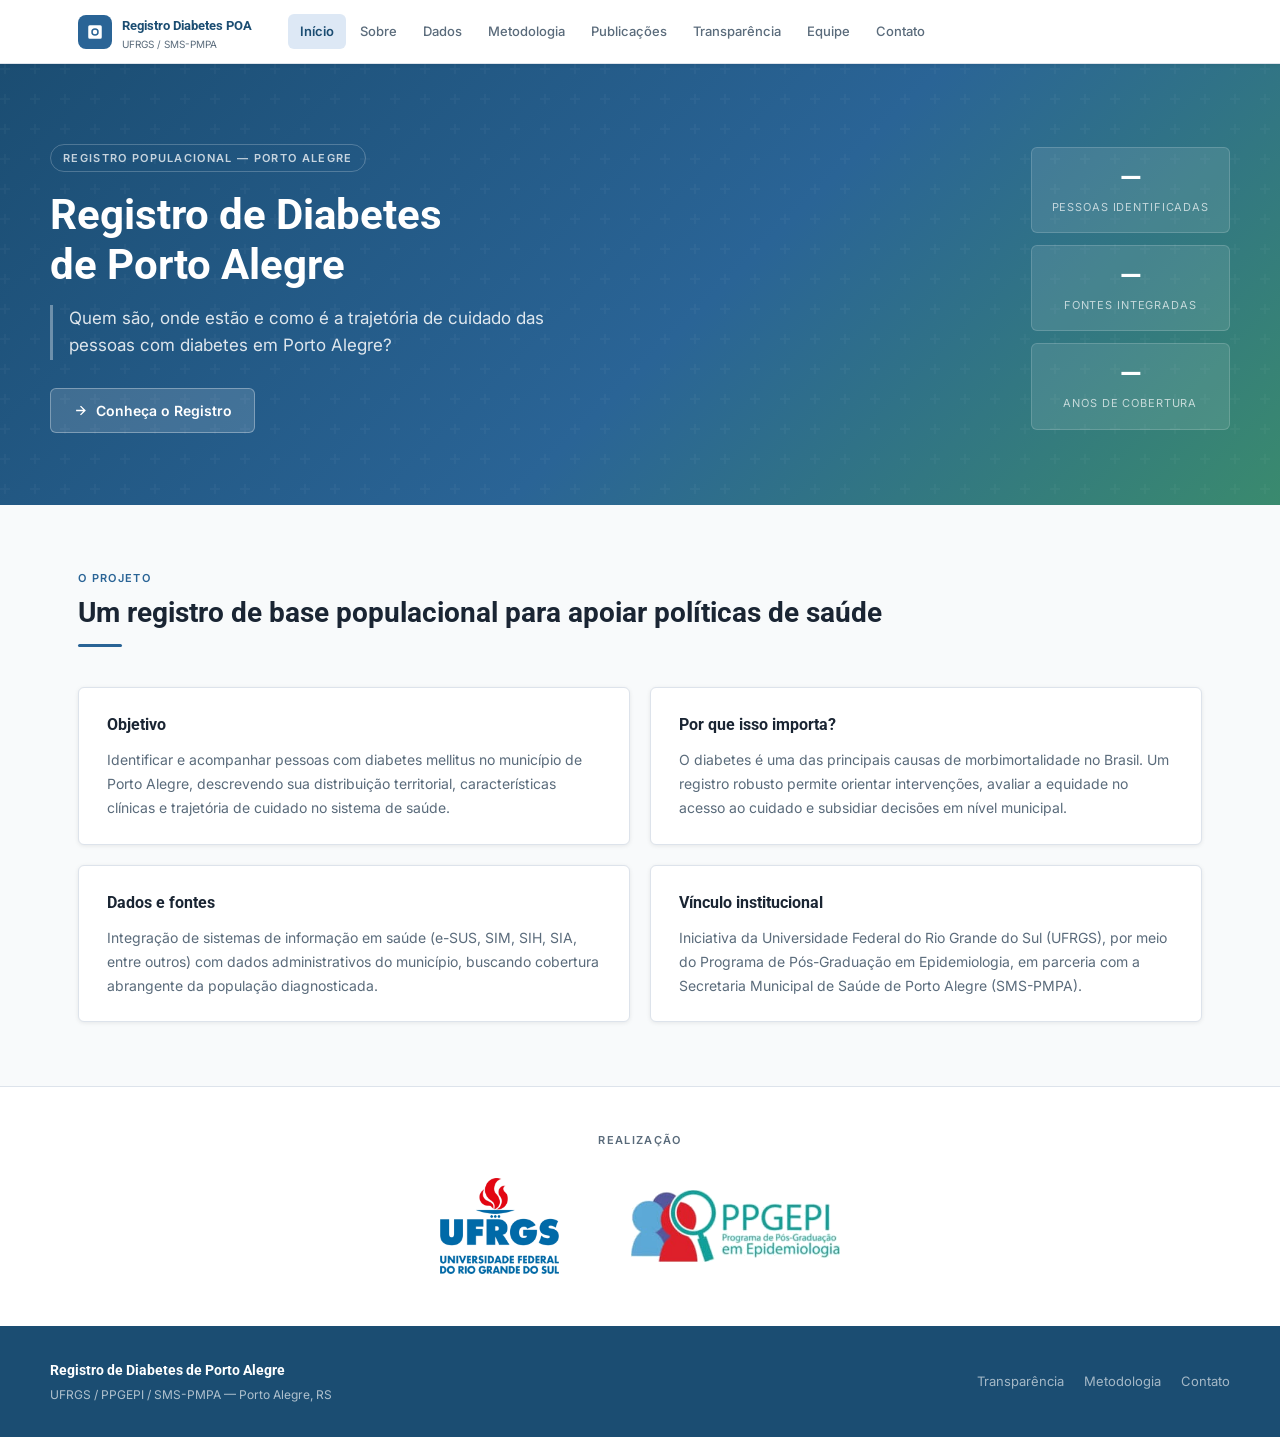
==== commit 7841e89a: "v5: páginas separadas e style.css" ====
--- a/index.html
+++ b/index.html
@@ -4,300 +4,17 @@
   <meta charset="UTF-8" />
   <meta name="viewport" content="width=device-width, initial-scale=1.0" />
   <title>Registro de Diabetes de Porto Alegre</title>
+  <meta name="description" content="Registro de base populacional sobre quem são, onde estão e como é a trajetória de cuidado das pessoas com diabetes em Porto Alegre. UFRGS / PPGEPI / SMS-PMPA." />
   <link rel="preconnect" href="https://fonts.googleapis.com" />
   <link rel="preconnect" href="https://fonts.gstatic.com" crossorigin />
   <link href="https://fonts.googleapis.com/css2?family=Inter:wght@400;500;600;700&family=Roboto:wght@500;700&display=swap" rel="stylesheet" />
-  <style>
-    :root {
-      --blue:       #2A6496;
-      --blue-dark:  #1B4D72;
-      --accent:     #3A8A6E;
-      --bg:         #F8FAFB;
-      --surface:    #FFFFFF;
-      --border:     #DDE3EB;
-      --text:       #1A2533;
-      --muted:      #5A6B7B;
-      --light-text: #8A9BAB;
-      --nav-h:      64px;
-      --max:        1180px;
-      --radius:     6px;
-      --shadow-sm:  0 1px 4px rgba(0,0,0,0.08);
-      --heading:    'Roboto', 'Inter', sans-serif;
-    }
-    *, *::before, *::after { box-sizing: border-box; margin: 0; padding: 0; }
-    html { scroll-behavior: smooth; }
-    body {
-      font-family: 'Inter', sans-serif;
-      background: var(--bg);
-      color: var(--text);
-      line-height: 1.65;
-      font-size: 15px;
-    }
-    img { max-width: 100%; display: block; }
-    a { color: var(--blue); text-decoration: none; }
-    a:hover { text-decoration: underline; }
-
-    /* MENU SUPERIOR */
-    #topnav {
-      position: fixed; top: 0; left: 0; right: 0;
-      height: var(--nav-h);
-      background: var(--surface);
-      border-bottom: 1px solid var(--border);
-      z-index: 100;
-      display: flex; align-items: center;
-      box-shadow: var(--shadow-sm);
-    }
-    .nav-inner {
-      max-width: var(--max); margin: 0 auto; padding: 0 28px;
-      width: 100%; display: flex; align-items: center;
-    }
-    .nav-brand {
-      display: flex; align-items: center; gap: 10px;
-      flex-shrink: 0; margin-right: 36px; cursor: pointer;
-    }
-    .nav-brand-icon {
-      width: 34px; height: 34px; background: var(--blue); border-radius: 8px;
-      display: flex; align-items: center; justify-content: center;
-    }
-    .nav-brand-icon svg { width: 18px; height: 18px; fill: white; }
-    .nav-brand-name {
-      font-family: var(--heading);
-      font-size: 13px; font-weight: 700; color: var(--blue-dark); line-height: 1.25;
-    }
-    .nav-brand-sub { font-family: 'Inter', sans-serif; font-size: 10px; font-weight: 400; color: var(--muted); display: block; }
-    .nav-links { display: flex; list-style: none; gap: 2px; flex: 1; }
-    .nav-links li button {
-      background: none; border: none; cursor: pointer;
-      padding: 7px 12px; border-radius: var(--radius);
-      font-family: 'Inter', sans-serif; font-size: 13px; font-weight: 500;
-      color: var(--muted); transition: color .15s, background .15s; white-space: nowrap;
-    }
-    .nav-links li button:hover { color: var(--blue); background: #EEF4FA; }
-    .nav-links li button.active { color: var(--blue-dark); background: #DDE8F5; font-weight: 600; }
-
-    .main { margin-top: var(--nav-h); }
-
-    /* HERO */
-    #hero {
-      background: linear-gradient(135deg, #1B4D72 0%, #2A6496 55%, #3A8A6E 100%);
-      padding: 80px 28px 72px; position: relative; overflow: hidden;
-    }
-    #hero::before {
-      content: ''; position: absolute; inset: 0;
-      background: url("data:image/svg+xml,%3Csvg width='60' height='60' viewBox='0 0 60 60' xmlns='http://www.w3.org/2000/svg'%3E%3Cg fill='none' fill-rule='evenodd'%3E%3Cg fill='%23ffffff' fill-opacity='0.03'%3E%3Cpath d='M36 34v-4h-2v4h-4v2h4v4h2v-4h4v-2h-4zm0-30V0h-2v4h-4v2h4v4h2V6h4V4h-4zM6 34v-4H4v4H0v2h4v4h2v-4h4v-2H6zM6 4V0H4v4H0v2h4v4h2V6h4V4H6z'/%3E%3C/g%3E%3C/g%3E%3C/svg%3E");
-    }
-    .hero-inner {
-      max-width: var(--max); margin: 0 auto; position: relative; z-index: 1;
-      display: grid; grid-template-columns: 1fr auto; gap: 48px; align-items: center;
-    }
-    .hero-label {
-      display: inline-block; font-size: 11px; font-weight: 600; letter-spacing: .12em;
-      text-transform: uppercase; color: rgba(255,255,255,0.75);
-      border: 1px solid rgba(255,255,255,0.22); padding: 4px 12px; border-radius: 20px; margin-bottom: 18px;
-    }
-    .hero-title {
-      font-family: var(--heading); font-size: 42px; font-weight: 700;
-      color: #fff; line-height: 1.18; margin-bottom: 16px;
-    }
-    .hero-question {
-      font-size: 17px; color: rgba(255,255,255,0.85);
-      margin-bottom: 28px; max-width: 540px; line-height: 1.6;
-      border-left: 3px solid rgba(255,255,255,0.35); padding-left: 16px;
-    }
-    .hero-cta {
-      display: inline-flex; align-items: center; gap: 8px;
-      background: rgba(255,255,255,0.14); border: 1px solid rgba(255,255,255,0.32);
-      color: white; padding: 10px 22px; border-radius: var(--radius);
-      font-size: 14px; font-weight: 600; cursor: pointer; transition: background .2s;
-      font-family: 'Inter', sans-serif;
-    }
-    .hero-cta:hover { background: rgba(255,255,255,0.24); }
-    .hero-stats { display: flex; flex-direction: column; gap: 12px; min-width: 190px; }
-    .stat-card {
-      background: rgba(255,255,255,0.10); border: 1px solid rgba(255,255,255,0.16);
-      border-radius: var(--radius); padding: 16px 20px; text-align: center;
-    }
-    .stat-num { font-family: var(--heading); font-size: 28px; font-weight: 700; color: #fff; line-height: 1; }
-    .stat-label { font-size: 11px; color: rgba(255,255,255,0.68); margin-top: 6px; text-transform: uppercase; letter-spacing: .08em; }
-
-    /* ALTERNÂNCIA DE SEÇÕES */
-    section.page { display: none; }
-    section.page.active { display: block; }
-
-    /* LAYOUT COMUM */
-    .section-wrap { max-width: var(--max); margin: 0 auto; padding: 64px 28px; }
-    .section-header { margin-bottom: 40px; }
-    .section-label {
-      font-size: 11px; font-weight: 600; letter-spacing: .12em;
-      text-transform: uppercase; color: var(--blue); margin-bottom: 8px;
-    }
-    .section-title {
-      font-family: var(--heading); font-size: 28px; font-weight: 700;
-      color: var(--text); line-height: 1.25; margin-bottom: 10px;
-    }
-    .section-desc { font-size: 16px; color: var(--muted); max-width: 640px; line-height: 1.7; }
-    .divider { width: 44px; height: 3px; background: var(--blue); border-radius: 2px; margin: 14px 0 0; }
-
-    /* CARDS */
-    .grid-2 { display: grid; grid-template-columns: 1fr 1fr; gap: 20px; }
-    .grid-3 { display: grid; grid-template-columns: repeat(3, 1fr); gap: 20px; }
-    .grid-4 { display: grid; grid-template-columns: repeat(4, 1fr); gap: 20px; }
-    .card {
-      background: var(--surface); border: 1px solid var(--border);
-      border-radius: var(--radius); padding: 24px 28px; box-shadow: var(--shadow-sm);
-    }
-    .card h3 { font-family: var(--heading); font-size: 16px; font-weight: 700; color: var(--text); margin-bottom: 10px; }
-    .card p { color: var(--muted); font-size: 14px; line-height: 1.7; }
-    .card-icon {
-      width: 40px; height: 40px; background: #EEF4FA; border-radius: 8px;
-      display: flex; align-items: center; justify-content: center; margin-bottom: 16px;
-    }
-    .card-icon svg { width: 20px; height: 20px; color: var(--blue); }
-    .bullet-list { list-style: none; margin-top: 12px; display: flex; flex-direction: column; gap: 8px; }
-    .bullet-list li { display: flex; align-items: flex-start; gap: 10px; font-size: 14px; color: var(--muted); }
-    .bullet-list li span { display: inline-block; width: 5px; height: 5px; border-radius: 50%; background: var(--blue); margin-top: 8px; flex-shrink: 0; }
-
-    /* LOGOS INSTITUCIONAIS */
-    .institutions { background: var(--surface); border-top: 1px solid var(--border); }
-    .institutions-inner { max-width: var(--max); margin: 0 auto; padding: 44px 28px 52px; text-align: center; }
-    .institutions .section-label { margin-bottom: 28px; color: var(--muted); }
-    .logo-row { display: flex; align-items: center; justify-content: center; gap: 72px; flex-wrap: wrap; }
-    .logo-row img { height: 96px; width: auto; object-fit: contain; }
-    .logo-row img.logo-ppgepi { height: 72px; }
-
-    /* DADOS */
-    .embed-placeholder {
-      background: var(--surface); border: 1px dashed var(--border); border-radius: var(--radius);
-      padding: 56px 28px; text-align: center; color: var(--light-text); margin-top: 24px;
-    }
-    .embed-placeholder svg { margin: 0 auto; }
-    .embed-placeholder p { font-size: 14px; margin-top: 8px; }
-
-    /* METODOLOGIA */
-    .method-layout { display: grid; grid-template-columns: 210px 1fr; gap: 40px; align-items: start; }
-    .method-nav {
-      position: sticky; top: calc(var(--nav-h) + 20px);
-      background: var(--surface); border: 1px solid var(--border); border-radius: var(--radius);
-      padding: 12px 0; box-shadow: var(--shadow-sm);
-    }
-    .method-nav a {
-      display: block; padding: 8px 18px; font-size: 13px; color: var(--muted);
-      border-left: 2px solid transparent; transition: all .15s;
-    }
-    .method-nav a:hover { color: var(--blue); border-color: var(--blue); text-decoration: none; background: #F4F8FC; }
-    .method-nav a.active { color: var(--blue-dark); border-color: var(--blue-dark); background: #EEF4FA; font-weight: 500; }
-    .method-content section { margin-bottom: 44px; scroll-margin-top: calc(var(--nav-h) + 20px); }
-    .method-content section h2 {
-      font-family: var(--heading); font-size: 21px; font-weight: 700; color: var(--text);
-      margin-bottom: 12px; padding-bottom: 10px; border-bottom: 1px solid var(--border);
-    }
-    .method-content section p { color: var(--muted); font-size: 14px; line-height: 1.8; margin-bottom: 10px; }
-    .method-content section ul { margin: 8px 0 12px 20px; color: var(--muted); font-size: 14px; line-height: 1.8; }
-
-    /* PUBLICAÇÕES */
-    .pub-tabs { display: flex; gap: 4px; border-bottom: 2px solid var(--border); margin-bottom: 28px; flex-wrap: wrap; }
-    .pub-tabs button {
-      background: none; border: none; cursor: pointer; padding: 10px 20px;
-      font-family: 'Inter', sans-serif; font-size: 14px; font-weight: 500; color: var(--muted);
-      border-bottom: 2px solid transparent; margin-bottom: -2px; transition: all .15s;
-    }
-    .pub-tabs button:hover { color: var(--blue); }
-    .pub-tabs button.active { color: var(--blue-dark); border-bottom-color: var(--blue-dark); font-weight: 600; }
-    .pub-pane { display: none; }
-    .pub-pane.active { display: block; }
-    .pub-list { display: flex; flex-direction: column; gap: 14px; }
-    .pub-item { background: var(--surface); border: 1px solid var(--border); border-radius: var(--radius); padding: 20px 24px; box-shadow: var(--shadow-sm); }
-    .pub-item h4 { font-family: var(--heading); font-size: 15px; font-weight: 700; color: var(--text); margin-bottom: 6px; }
-    .pub-item p { font-size: 13px; color: var(--muted); }
-    .tag { display: inline-block; font-size: 11px; padding: 2px 8px; border-radius: 20px; background: #EEF4FA; color: var(--blue); font-weight: 500; margin-bottom: 8px; }
-    .tag-green { background: #EAF5F1; color: var(--accent); }
-
-    /* TRANSPARÊNCIA */
-    .transp-card { background: var(--surface); border: 1px solid var(--border); border-radius: var(--radius); padding: 22px 26px; box-shadow: var(--shadow-sm); }
-    .transp-card h3 { font-family: var(--heading); font-size: 15px; font-weight: 700; color: var(--text); margin-bottom: 8px; display: flex; align-items: center; gap: 8px; }
-    .transp-card p { font-size: 13px; color: var(--muted); line-height: 1.7; }
-    .badge { display: inline-flex; align-items: center; font-size: 11px; padding: 3px 9px; border-radius: 20px; font-weight: 500; margin-top: 10px; }
-    .badge-blue { background: #EEF4FA; color: var(--blue); }
-    .badge-green { background: #EAF5F1; color: var(--accent); }
-
-    /* EQUIPE */
-    .team-card { background: var(--surface); border: 1px solid var(--border); border-radius: var(--radius); padding: 22px 18px; text-align: center; box-shadow: var(--shadow-sm); }
-    .team-avatar {
-      width: 56px; height: 56px; border-radius: 50%;
-      background: linear-gradient(135deg, #2A6496, #3A8A6E);
-      margin: 0 auto 12px; display: flex; align-items: center; justify-content: center;
-      font-family: var(--heading); font-size: 19px; font-weight: 700; color: white;
-    }
-    .team-card h4 { font-family: var(--heading); font-size: 15px; font-weight: 700; color: var(--text); margin-bottom: 3px; }
-    .team-card p { font-size: 12px; color: var(--muted); }
-    .team-role { display: inline-block; font-size: 11px; padding: 2px 8px; border-radius: 20px; background: #EEF4FA; color: var(--blue); margin-top: 7px; }
-    .partners-row { margin-top: 44px; padding-top: 28px; border-top: 1px solid var(--border); }
-    .partners-row h3 { font-family: var(--heading); font-size: 16px; font-weight: 700; color: var(--text); margin-bottom: 16px; }
-    .partners-list { display: flex; flex-wrap: wrap; gap: 10px; }
-    .partner-chip { background: var(--surface); border: 1px solid var(--border); border-radius: var(--radius); padding: 9px 18px; font-size: 13px; font-weight: 500; color: var(--muted); }
-
-    /* CONTATO */
-    .contact-grid { display: grid; grid-template-columns: 1fr 1fr; gap: 40px; }
-    .contact-info h3 { font-family: var(--heading); font-size: 20px; font-weight: 700; color: var(--text); margin-bottom: 14px; }
-    .contact-info p { font-size: 14px; color: var(--muted); line-height: 1.7; margin-bottom: 18px; }
-    .contact-detail { display: flex; align-items: flex-start; gap: 10px; font-size: 14px; color: var(--muted); margin-bottom: 10px; }
-    .contact-detail svg { width: 16px; height: 16px; flex-shrink: 0; color: var(--blue); margin-top: 2px; }
-    .contact-form { background: var(--surface); border: 1px solid var(--border); border-radius: var(--radius); padding: 28px; box-shadow: var(--shadow-sm); }
-    .form-group { margin-bottom: 14px; }
-    .form-group label { display: block; font-size: 13px; font-weight: 500; color: var(--text); margin-bottom: 5px; }
-    .form-group input, .form-group textarea, .form-group select {
-      width: 100%; padding: 9px 12px; border: 1px solid var(--border); border-radius: var(--radius);
-      font-family: 'Inter', sans-serif; font-size: 14px; color: var(--text); background: var(--bg); transition: border-color .15s;
-    }
-    .form-group input:focus, .form-group textarea:focus, .form-group select:focus { outline: none; border-color: var(--blue); background: var(--surface); }
-    .form-group textarea { resize: vertical; min-height: 96px; }
-    .btn-primary {
-      display: inline-flex; align-items: center; gap: 6px; background: var(--blue); color: white; border: none;
-      padding: 10px 22px; border-radius: var(--radius); font-family: 'Inter', sans-serif;
-      font-size: 14px; font-weight: 600; cursor: pointer; transition: background .2s;
-    }
-    .btn-primary:hover { background: var(--blue-dark); }
-
-    /* RODAPÉ */
-    footer { background: var(--blue-dark); color: rgba(255,255,255,0.65); padding: 32px 28px; }
-    .footer-inner { max-width: var(--max); margin: 0 auto; display: flex; align-items: center; justify-content: space-between; gap: 20px; flex-wrap: wrap; }
-    .footer-left strong { font-family: var(--heading); font-weight: 700; color: white; font-size: 14px; }
-    .footer-left p { font-size: 12px; margin-top: 3px; }
-    .footer-links { display: flex; gap: 20px; }
-    .footer-links a { font-size: 13px; color: rgba(255,255,255,0.6); }
-    .footer-links a:hover { color: white; text-decoration: none; }
-
-    /* RESPONSIVO */
-    @media (max-width: 1000px) {
-      .nav-inner { overflow-x: auto; }
-    }
-    @media (max-width: 900px) {
-      .hero-inner { grid-template-columns: 1fr; }
-      .hero-stats { flex-direction: row; }
-      .hero-title { font-size: 30px; }
-      .grid-2, .grid-3, .grid-4 { grid-template-columns: 1fr 1fr; }
-      .contact-grid { grid-template-columns: 1fr; }
-      .method-layout { grid-template-columns: 1fr; }
-      .method-nav { position: static; }
-      .logo-row { gap: 40px; }
-    }
-    @media (max-width: 600px) {
-      .nav-inner { padding: 0 16px; }
-      .nav-brand { margin-right: 16px; }
-      .nav-links li button { padding: 7px 8px; font-size: 12px; }
-      .section-wrap, #hero { padding-left: 16px; padding-right: 16px; }
-      .grid-2, .grid-3, .grid-4 { grid-template-columns: 1fr; }
-      .hero-stats { flex-direction: column; }
-      .logo-row img { height: 72px; }
-      .logo-row img.logo-ppgepi { height: 56px; }
-    }
-  </style>
+  <link rel="stylesheet" href="style.css" />
 </head>
 <body>
 
 <nav id="topnav">
   <div class="nav-inner">
-    <div class="nav-brand" onclick="navigate('inicio')">
+    <a class="nav-brand" href="index.html">
       <div class="nav-brand-icon">
         <svg viewBox="0 0 24 24" xmlns="http://www.w3.org/2000/svg"><path d="M19 3H5a2 2 0 00-2 2v14a2 2 0 002 2h14a2 2 0 002-2V5a2 2 0 00-2-2zm-7 14a5 5 0 110-10 5 5 0 010 10zm0-8a3 3 0 100 6 3 3 0 000-6z"/></svg>
       </div>
@@ -306,358 +23,75 @@
           <span class="nav-brand-sub">UFRGS / SMS-PMPA</span>
         </span>
       </div>
-    </div>
+    </a>
     <ul class="nav-links">
-      <li><button class="active" onclick="navigate('inicio')">Início</button></li>
-      <li><button onclick="navigate('sobre')">Sobre</button></li>
-      <li><button onclick="navigate('dados')">Dados</button></li>
-      <li><button onclick="navigate('metodologia')">Metodologia</button></li>
-      <li><button onclick="navigate('publicacoes')">Publicações</button></li>
-      <li><button onclick="navigate('transparencia')">Transparência</button></li>
-      <li><button onclick="navigate('equipe')">Equipe</button></li>
-      <li><button onclick="navigate('contato')">Contato</button></li>
+      <li><a href="index.html" class="active" aria-current="page">Início</a></li>
+      <li><a href="sobre.html">Sobre</a></li>
+      <li><a href="dados.html">Dados</a></li>
+      <li><a href="metodologia.html">Metodologia</a></li>
+      <li><a href="publicacoes.html">Publicações</a></li>
+      <li><a href="transparencia.html">Transparência</a></li>
+      <li><a href="equipe.html">Equipe</a></li>
+      <li><a href="contato.html">Contato</a></li>
     </ul>
   </div>
 </nav>
 
 <main class="main">
 
-  <!-- INÍCIO -->
-  <section id="inicio" class="page active">
-    <div id="hero">
-      <div class="hero-inner">
-        <div>
-          <span class="hero-label">Registro Populacional — Porto Alegre</span>
-          <h1 class="hero-title">Registro de Diabetes<br>de Porto Alegre</h1>
-          <p class="hero-question">Quem são, onde estão e como é a trajetória de cuidado das pessoas com diabetes em Porto Alegre?</p>
-          <button class="hero-cta" onclick="navigate('sobre')">
-            <svg width="15" height="15" viewBox="0 0 24 24" fill="none" stroke="currentColor" stroke-width="2.2"><path d="M5 12h14M12 5l7 7-7 7"/></svg>
-            Conheça o Registro
-          </button>
+<section id="inicio">
+  <div id="hero">
+    <div class="hero-inner">
+      <div>
+        <span class="hero-label">Registro Populacional — Porto Alegre</span>
+        <h1 class="hero-title">Registro de Diabetes<br>de Porto Alegre</h1>
+        <p class="hero-question">Quem são, onde estão e como é a trajetória de cuidado das pessoas com diabetes em Porto Alegre?</p>
+        <a class="hero-cta" href="sobre.html">
+          <svg width="15" height="15" viewBox="0 0 24 24" fill="none" stroke="currentColor" stroke-width="2.2"><path d="M5 12h14M12 5l7 7-7 7"/></svg>
+          Conheça o Registro
+        </a>
+      </div>
+      <div class="hero-stats">
+        <div class="stat-card">
+          <div class="stat-num">—</div>
+          <div class="stat-label">Pessoas identificadas</div>
         </div>
-        <div class="hero-stats">
-          <div class="stat-card">
-            <div class="stat-num">—</div>
-            <div class="stat-label">Pessoas identificadas</div>
-          </div>
-          <div class="stat-card">
-            <div class="stat-num">—</div>
-            <div class="stat-label">Fontes integradas</div>
-          </div>
-          <div class="stat-card">
-            <div class="stat-num">—</div>
-            <div class="stat-label">Anos de cobertura</div>
-          </div>
+        <div class="stat-card">
+          <div class="stat-num">—</div>
+          <div class="stat-label">Fontes integradas</div>
+        </div>
+        <div class="stat-card">
+          <div class="stat-num">—</div>
+          <div class="stat-label">Anos de cobertura</div>
         </div>
       </div>
     </div>
-    <div class="section-wrap">
-      <div class="section-header">
-        <div class="section-label">O Projeto</div>
-        <h2 class="section-title">Um registro de base populacional para apoiar políticas de saúde</h2>
-        <div class="divider"></div>
-      </div>
-      <div class="grid-2">
-        <div class="card"><h3>Objetivo</h3><p>Identificar e acompanhar pessoas com diabetes mellitus no município de Porto Alegre, descrevendo sua distribuição territorial, características clínicas e trajetória de cuidado no sistema de saúde.</p></div>
-        <div class="card"><h3>Por que isso importa?</h3><p>O diabetes é uma das principais causas de morbimortalidade no Brasil. Um registro robusto permite orientar intervenções, avaliar a equidade no acesso ao cuidado e subsidiar decisões em nível municipal.</p></div>
-        <div class="card"><h3>Dados e fontes</h3><p>Integração de sistemas de informação em saúde (e-SUS, SIM, SIH, SIA, entre outros) com dados administrativos do município, buscando cobertura abrangente da população diagnosticada.</p></div>
-        <div class="card"><h3>Vínculo institucional</h3><p>Iniciativa da Universidade Federal do Rio Grande do Sul (UFRGS), por meio do Programa de Pós-Graduação em Epidemiologia, em parceria com a Secretaria Municipal de Saúde de Porto Alegre (SMS-PMPA).</p></div>
+  </div>
+  <div class="section-wrap">
+    <div class="section-header">
+      <div class="section-label">O Projeto</div>
+      <h2 class="section-title">Um registro de base populacional para apoiar políticas de saúde</h2>
+      <div class="divider"></div>
+    </div>
+    <div class="grid-2">
+      <div class="card"><h3>Objetivo</h3><p>Identificar e acompanhar pessoas com diabetes mellitus no município de Porto Alegre, descrevendo sua distribuição territorial, características clínicas e trajetória de cuidado no sistema de saúde.</p></div>
+      <div class="card"><h3>Por que isso importa?</h3><p>O diabetes é uma das principais causas de morbimortalidade no Brasil. Um registro robusto permite orientar intervenções, avaliar a equidade no acesso ao cuidado e subsidiar decisões em nível municipal.</p></div>
+      <div class="card"><h3>Dados e fontes</h3><p>Integração de sistemas de informação em saúde (e-SUS, SIM, SIH, SIA, entre outros) com dados administrativos do município, buscando cobertura abrangente da população diagnosticada.</p></div>
+      <div class="card"><h3>Vínculo institucional</h3><p>Iniciativa da Universidade Federal do Rio Grande do Sul (UFRGS), por meio do Programa de Pós-Graduação em Epidemiologia, em parceria com a Secretaria Municipal de Saúde de Porto Alegre (SMS-PMPA).</p></div>
+    </div>
+  </div>
+
+  <!-- LOGOS -->
+  <div class="institutions">
+    <div class="institutions-inner">
+      <div class="section-label">Realização</div>
+      <div class="logo-row">
+        <img src="assets/logo-ufrgs.png" alt="UFRGS — Universidade Federal do Rio Grande do Sul" />
+        <img src="assets/logo-ppgepi.png" class="logo-ppgepi" alt="PPGEPI — Programa de Pós-Graduação em Epidemiologia" />
       </div>
     </div>
-
-    <!-- LOGOS -->
-    <div class="institutions">
-      <div class="institutions-inner">
-        <div class="section-label">Realização</div>
-        <div class="logo-row">
-          <img src="assets/logo-ufrgs.png" alt="UFRGS — Universidade Federal do Rio Grande do Sul" />
-          <img src="assets/logo-ppgepi.png" class="logo-ppgepi" alt="PPGEPI — Programa de Pós-Graduação em Epidemiologia" />
-        </div>
-      </div>
-    </div>
-  </section>
-
-  <!-- SOBRE -->
-  <section id="sobre" class="page">
-    <div class="section-wrap">
-      <div class="section-header">
-        <div class="section-label">Sobre o Registro</div>
-        <h2 class="section-title">O que é o Registro de Diabetes de Porto Alegre?</h2>
-        <p class="section-desc">Um sistema de informação longitudinal, de base populacional, que visa identificar, caracterizar e acompanhar as pessoas com diagnóstico de diabetes mellitus residentes em Porto Alegre.</p>
-        <div class="divider"></div>
-      </div>
-      <div class="grid-2">
-        <div class="card"><h3>Pergunta norteadora</h3><p>Quem são, onde estão e como é a trajetória de cuidado das pessoas com diabetes em Porto Alegre? Essa questão orienta todas as etapas do registro, da captura de casos à análise de desfechos.</p></div>
-        <div class="card"><h3>Tipo de registro</h3><p>Registro de base territorial e populacional, com cobertura do município de Porto Alegre. Não é um registro clínico restrito a uma unidade de saúde.</p></div>
-        <div class="card">
-          <h3>População-alvo</h3>
-          <ul class="bullet-list">
-            <li><span></span>Pessoas com diagnóstico de diabetes mellitus</li>
-            <li><span></span>Residentes no município de Porto Alegre</li>
-            <li><span></span>Identificadas em qualquer nível de atenção à saúde</li>
-            <li><span></span>[Critérios de idade e tipo de diabetes a definir]</li>
-          </ul>
-        </div>
-        <div class="card">
-          <h3>Diferenciais</h3>
-          <ul class="bullet-list">
-            <li><span></span>Integração de múltiplas fontes de dados administrativos</li>
-            <li><span></span>Foco em equidade e determinantes sociais</li>
-            <li><span></span>Produção de boletins epidemiológicos regulares</li>
-            <li><span></span>Transparência metodológica</li>
-          </ul>
-        </div>
-      </div>
-    </div>
-  </section>
-
-  <!-- DADOS -->
-  <section id="dados" class="page">
-    <div class="section-wrap">
-      <div class="section-header">
-        <div class="section-label">Dados</div>
-        <h2 class="section-title">Painéis e indicadores do registro</h2>
-        <p class="section-desc">Visualizações interativas sobre prevalência, distribuição territorial e trajetória de cuidado das pessoas com diabetes em Porto Alegre.</p>
-        <div class="divider"></div>
-      </div>
-      <div class="grid-3">
-        <div class="card">
-          <div class="card-icon"><svg viewBox="0 0 24 24" fill="none" stroke="currentColor" stroke-width="2"><rect x="3" y="3" width="18" height="18" rx="2"/><path d="M3 9h18M9 21V9"/></svg></div>
-          <h3>Prevalência e incidência</h3>
-          <p>Estimativas de casos por distrito sanitário, faixa etária e sexo.</p>
-        </div>
-        <div class="card">
-          <div class="card-icon"><svg viewBox="0 0 24 24" fill="none" stroke="currentColor" stroke-width="2"><path d="M21 10c0 7-9 13-9 13s-9-6-9-13a9 9 0 0118 0z"/><circle cx="12" cy="10" r="3"/></svg></div>
-          <h3>Distribuição territorial</h3>
-          <p>Mapeamento de casos por bairro e região de saúde, com análise de concentração espacial.</p>
-        </div>
-        <div class="card">
-          <div class="card-icon"><svg viewBox="0 0 24 24" fill="none" stroke="currentColor" stroke-width="2"><polyline points="22 12 18 12 15 21 9 3 6 12 2 12"/></svg></div>
-          <h3>Trajetória de cuidado</h3>
-          <p>Indicadores de acesso, continuidade e qualidade do cuidado ao longo do tempo.</p>
-        </div>
-      </div>
-      <div class="embed-placeholder">
-        <svg width="36" height="36" viewBox="0 0 24 24" fill="none" stroke="#C0CCDA" stroke-width="1.5"><rect x="2" y="3" width="20" height="14" rx="2"/><path d="M8 21h8M12 17v4"/></svg>
-        <p>Painel interativo — em desenvolvimento</p>
-        <p style="font-size:12px; margin-top:4px;">Os dados serão disponibilizados após a validação da metodologia de integração das bases.</p>
-      </div>
-    </div>
-  </section>
-
-  <!-- METODOLOGIA -->
-  <section id="metodologia" class="page">
-    <div class="section-wrap">
-      <div class="section-header">
-        <div class="section-label">Metodologia</div>
-        <h2 class="section-title">Desenho e métodos do registro</h2>
-        <div class="divider"></div>
-      </div>
-      <div class="method-layout">
-        <nav class="method-nav" aria-label="Índice da metodologia">
-          <a href="#m-design" class="active" onclick="setMethodActive(this)">Desenho do estudo</a>
-          <a href="#m-sources" onclick="setMethodActive(this)">Fontes de dados</a>
-          <a href="#m-linkage" onclick="setMethodActive(this)">Integração das bases</a>
-          <a href="#m-case" onclick="setMethodActive(this)">Definição de caso</a>
-          <a href="#m-analysis" onclick="setMethodActive(this)">Análise estatística</a>
-          <a href="#m-limits" onclick="setMethodActive(this)">Limitações</a>
-          <a href="#m-ethics" onclick="setMethodActive(this)">Ética e privacidade</a>
-        </nav>
-        <div class="method-content">
-          <section id="m-design">
-            <h2>Desenho do estudo</h2>
-            <p>Registro de base populacional com delineamento longitudinal. [Descrever período de referência e estratégia de acompanhamento.]</p>
-            <p>A unidade de análise é o município de Porto Alegre, com possibilidade de estratificação por distrito sanitário e por nível de atenção à saúde (primária, especializada e hospitalar).</p>
-          </section>
-          <section id="m-sources">
-            <h2>Fontes de dados</h2>
-            <p>A identificação de casos utiliza bases de dados administrativos em saúde do município e do estado. [Confirmar a lista final de fontes.]</p>
-            <ul>
-              <li>e-SUS APS — atenção primária</li>
-              <li>SIM — Sistema de Informações sobre Mortalidade</li>
-              <li>SIH/SUS — internações hospitalares</li>
-              <li>SIA/SUS — procedimentos ambulatoriais</li>
-              <li>[Outras fontes]</li>
-            </ul>
-          </section>
-          <section id="m-linkage">
-            <h2>Integração das bases</h2>
-            <p>A integração entre bases é realizada por linkage determinístico e/ou probabilístico, com variáveis de identificação como CPF, CNS, nome, data de nascimento e nome da mãe. [Detalhar parâmetros, software e avaliação de qualidade.]</p>
-          </section>
-          <section id="m-case">
-            <h2>Definição de caso</h2>
-            <p>Uma pessoa é incluída no registro quando atende a pelo menos um dos critérios definidos nas fontes integradas, como:</p>
-            <ul>
-              <li>Código CID-10 E10–E14 em diagnóstico principal ou secundário</li>
-              <li>Registro de dispensação de medicamentos para diabetes</li>
-              <li>[Demais critérios a definir]</li>
-            </ul>
-          </section>
-          <section id="m-analysis">
-            <h2>Análise estatística</h2>
-            <p>As análises descritivas incluem prevalência estimada por faixa etária, sexo, raça/cor e distrito sanitário, com padronização para comparabilidade temporal.</p>
-            <p>[Descrever modelos e métodos para o estudo da trajetória de cuidado e dos desfechos.]</p>
-          </section>
-          <section id="m-limits">
-            <h2>Limitações</h2>
-            <p>O registro cobre usuários do sistema público de saúde; pessoas atendidas exclusivamente no setor privado podem não ser identificadas. Outras limitações incluem sub-registro variável entre sistemas e períodos e qualidade do endereço registrado.</p>
-          </section>
-          <section id="m-ethics">
-            <h2>Ética e privacidade</h2>
-            <p>O projeto segue as normas do Comitê de Ética em Pesquisa (CEP) e a Lei Geral de Proteção de Dados (LGPD — Lei n.º 13.709/2018). [Inserir número do parecer.]</p>
-            <p>Dados individuais não são divulgados. Todas as análises e publicações utilizam dados anonimizados ou agregados.</p>
-          </section>
-        </div>
-      </div>
-    </div>
-  </section>
-
-  <!-- PUBLICAÇÕES -->
-  <section id="publicacoes" class="page">
-    <div class="section-wrap">
-      <div class="section-header">
-        <div class="section-label">Publicações</div>
-        <h2 class="section-title">Produção científica e técnica</h2>
-        <p class="section-desc">Artigos, boletins epidemiológicos e trabalhos acadêmicos produzidos no âmbito do Registro de Diabetes de Porto Alegre.</p>
-        <div class="divider"></div>
-      </div>
-      <div class="pub-tabs">
-        <button class="active" onclick="setTab('artigos', this)">Artigos</button>
-        <button onclick="setTab('boletins', this)">Boletins epidemiológicos</button>
-        <button onclick="setTab('tccs', this)">TCCs e dissertações</button>
-      </div>
-      <div id="artigos" class="pub-pane active">
-        <div class="pub-list">
-          <div class="pub-item">
-            <span class="tag">Em elaboração</span>
-            <h4>[Título do artigo científico]</h4>
-            <p>Autores et al. — Periódico — Ano — DOI</p>
-          </div>
-        </div>
-      </div>
-      <div id="boletins" class="pub-pane">
-        <div class="pub-list">
-          <div class="pub-item">
-            <span class="tag">Em elaboração</span>
-            <h4>Boletim Epidemiológico n.º 1 — Diabetes em Porto Alegre: panorama inicial</h4>
-            <p>Estimativas de prevalência por distrito sanitário e perfil demográfico dos casos identificados.</p>
-          </div>
-        </div>
-      </div>
-      <div id="tccs" class="pub-pane">
-        <div class="pub-list">
-          <div class="pub-item">
-            <span class="tag tag-green">Em andamento</span>
-            <h4>[Título do TCC ou dissertação]</h4>
-            <p>Autor — Curso / Programa — UFRGS — Ano</p>
-          </div>
-        </div>
-      </div>
-    </div>
-  </section>
-
-  <!-- TRANSPARÊNCIA -->
-  <section id="transparencia" class="page">
-    <div class="section-wrap">
-      <div class="section-header">
-        <div class="section-label">Transparência e Governança</div>
-        <h2 class="section-title">Uso responsável dos dados</h2>
-        <p class="section-desc">Ética, proteção de dados, segurança e política de acesso ao Registro de Diabetes de Porto Alegre.</p>
-        <div class="divider"></div>
-      </div>
-      <div class="grid-2">
-        <div class="transp-card">
-          <h3><svg width="16" height="16" viewBox="0 0 24 24" fill="none" stroke="#2A6496" stroke-width="2"><rect x="3" y="11" width="18" height="11" rx="2" ry="2"/><path d="M7 11V7a5 5 0 0110 0v4"/></svg> Aprovação ética</h3>
-          <p>[Número e data do parecer do CEP e instituição responsável pela avaliação ética do projeto.]</p>
-          <span class="badge badge-blue">A preencher</span>
-        </div>
-        <div class="transp-card">
-          <h3><svg width="16" height="16" viewBox="0 0 24 24" fill="none" stroke="#2A6496" stroke-width="2"><path d="M12 22s8-4 8-10V5l-8-3-8 3v7c0 6 8 10 8 10z"/></svg> LGPD e privacidade</h3>
-          <p>Dados tratados conforme a Lei Geral de Proteção de Dados (Lei n.º 13.709/2018). [Descrever medidas de anonimização e controle de acesso.]</p>
-          <span class="badge badge-blue">A preencher</span>
-        </div>
-        <div class="transp-card">
-          <h3><svg width="16" height="16" viewBox="0 0 24 24" fill="none" stroke="#2A6496" stroke-width="2"><path d="M14 2H6a2 2 0 00-2 2v16a2 2 0 002 2h12a2 2 0 002-2V8z"/><polyline points="14 2 14 8 20 8"/></svg> Política de acesso</h3>
-          <p>[Quem pode solicitar acesso, quais dados estão disponíveis e como funciona a análise e aprovação de novas pesquisas.]</p>
-          <span class="badge badge-blue">A preencher</span>
-        </div>
-        <div class="transp-card">
-          <h3><svg width="16" height="16" viewBox="0 0 24 24" fill="none" stroke="#2A6496" stroke-width="2"><path d="M9 19c-5 1.5-5-2.5-7-3m14 6v-3.87a3.37 3.37 0 00-.94-2.61c3.14-.35 6.44-1.54 6.44-7A5.44 5.44 0 0020 4.77 5.07 5.07 0 0019.91 1S18.73.65 16 2.48a13.38 13.38 0 00-7 0C6.27.65 5.09 1 5.09 1A5.07 5.07 0 005 4.77a5.44 5.44 0 00-1.5 3.78c0 5.42 3.3 6.61 6.44 7A3.37 3.37 0 009 18.13V22"/></svg> Código aberto</h3>
-          <p>Scripts de integração, limpeza e análise poderão ser disponibilizados em repositório público, promovendo a reprodutibilidade.</p>
-          <span class="badge badge-green">Previsto</span>
-        </div>
-      </div>
-    </div>
-  </section>
-
-  <!-- EQUIPE -->
-  <section id="equipe" class="page">
-    <div class="section-wrap">
-      <div class="section-header">
-        <div class="section-label">Equipe e Parceiros</div>
-        <h2 class="section-title">As pessoas por trás do registro</h2>
-        <div class="divider"></div>
-      </div>
-      <div class="grid-4">
-        <div class="team-card"><div class="team-avatar">RD</div><h4>Rafael Dal Moro</h4><p>UFRGS</p><span class="team-role">Coordenador do projeto</span></div>
-        <div class="team-card"><div class="team-avatar">LD</div><h4>Luísa Dorneles</h4><p>Iniciação Científica</p><span class="team-role">Bolsista IC</span></div>
-        <div class="team-card"><div class="team-avatar">GC</div><h4>Gabriel Costa</h4><p>Iniciação Científica — Estatística</p><span class="team-role">Bolsista IC</span></div>
-        <div class="team-card"><div class="team-avatar">+</div><h4>[Colaborador SMS]</h4><p>Secretaria Municipal de Saúde</p><span class="team-role">Parceiro institucional</span></div>
-      </div>
-      <div class="partners-row">
-        <h3>Instituições parceiras</h3>
-        <div class="partners-list">
-          <div class="partner-chip">UFRGS — Universidade Federal do Rio Grande do Sul</div>
-          <div class="partner-chip">PPGEPI — Programa de Pós-Graduação em Epidemiologia</div>
-          <div class="partner-chip">SMS-PMPA — Secretaria Municipal de Saúde de Porto Alegre</div>
-        </div>
-      </div>
-    </div>
-  </section>
-
-  <!-- CONTATO -->
-  <section id="contato" class="page">
-    <div class="section-wrap">
-      <div class="section-header">
-        <div class="section-label">Contato</div>
-        <h2 class="section-title">Fale com a equipe</h2>
-        <div class="divider"></div>
-      </div>
-      <div class="contact-grid">
-        <div class="contact-info">
-          <h3>Como podemos ajudar?</h3>
-          <p>Para dúvidas sobre o registro, solicitação de dados, propostas de colaboração ou informações sobre o projeto, entre em contato pelos canais abaixo.</p>
-          <div class="contact-detail">
-            <svg viewBox="0 0 24 24" fill="none" stroke="currentColor" stroke-width="2"><path d="M4 4h16c1.1 0 2 .9 2 2v12c0 1.1-.9 2-2 2H4c-1.1 0-2-.9-2-2V6c0-1.1.9-2 2-2z"/><polyline points="22,6 12,13 2,6"/></svg>
-            <span>[e-mail institucional do projeto]</span>
-          </div>
-          <div class="contact-detail">
-            <svg viewBox="0 0 24 24" fill="none" stroke="currentColor" stroke-width="2"><path d="M21 10c0 7-9 13-9 13s-9-6-9-13a9 9 0 0118 0z"/><circle cx="12" cy="10" r="3"/></svg>
-            <span>Programa de Pós-Graduação em Epidemiologia — UFRGS<br>Porto Alegre, RS — Brasil</span>
-          </div>
-        </div>
-        <div class="contact-form">
-          <div class="form-group"><label for="c-nome">Nome completo</label><input id="c-nome" type="text" placeholder="Seu nome" /></div>
-          <div class="form-group"><label for="c-email">E-mail</label><input id="c-email" type="email" placeholder="seu@email.com" /></div>
-          <div class="form-group">
-            <label for="c-assunto">Assunto</label>
-            <select id="c-assunto">
-              <option value="">Selecione um assunto</option>
-              <option>Solicitação de dados</option>
-              <option>Proposta de colaboração</option>
-              <option>Imprensa e comunicação</option>
-              <option>Dúvidas gerais</option>
-            </select>
-          </div>
-          <div class="form-group"><label for="c-msg">Mensagem</label><textarea id="c-msg" placeholder="Descreva sua mensagem..."></textarea></div>
-          <button class="btn-primary" type="button">
-            <svg width="14" height="14" viewBox="0 0 24 24" fill="none" stroke="currentColor" stroke-width="2.5"><line x1="22" y1="2" x2="11" y2="13"/><polygon points="22 2 15 22 11 13 2 9 22 2"/></svg>
-            Enviar mensagem
-          </button>
-        </div>
-      </div>
-    </div>
-  </section>
+  </div>
+</section>
 
 </main>
 
@@ -668,35 +102,12 @@
       <p>UFRGS / PPGEPI / SMS-PMPA — Porto Alegre, RS</p>
     </div>
     <div class="footer-links">
-      <a href="#" onclick="navigate('transparencia'); return false;">Transparência</a>
-      <a href="#" onclick="navigate('metodologia'); return false;">Metodologia</a>
-      <a href="#" onclick="navigate('contato'); return false;">Contato</a>
+      <a href="transparencia.html">Transparência</a>
+      <a href="metodologia.html">Metodologia</a>
+      <a href="contato.html">Contato</a>
     </div>
   </div>
 </footer>
 
-<script>
-  function navigate(target) {
-    document.querySelectorAll('section.page').forEach(s => s.classList.remove('active'));
-    document.querySelectorAll('.nav-links button').forEach(b => b.classList.remove('active'));
-    const section = document.getElementById(target);
-    if (section) section.classList.add('active');
-    document.querySelectorAll('.nav-links button').forEach(b => {
-      if ((b.getAttribute('onclick') || '').includes("'" + target + "'")) b.classList.add('active');
-    });
-    window.scrollTo({ top: 0, behavior: 'smooth' });
-  }
-  function setMethodActive(el) {
-    document.querySelectorAll('.method-nav a').forEach(a => a.classList.remove('active'));
-    el.classList.add('active');
-  }
-  function setTab(id, btn) {
-    document.querySelectorAll('.pub-pane').forEach(p => p.classList.remove('active'));
-    document.querySelectorAll('.pub-tabs button').forEach(b => b.classList.remove('active'));
-    const pane = document.getElementById(id);
-    if (pane) pane.classList.add('active');
-    btn.classList.add('active');
-  }
-</script>
 </body>
 </html>
--- a/style.css
+++ b/style.css
@@ -0,0 +1,293 @@
+/* Registro de Diabetes de Porto Alegre — folha de estilos */
+
+:root {
+  --blue:       #2A6496;
+  --blue-dark:  #1B4D72;
+  --accent:     #3A8A6E;
+  --bg:         #F8FAFB;
+  --surface:    #FFFFFF;
+  --border:     #DDE3EB;
+  --text:       #1A2533;
+  --muted:      #5A6B7B;
+  --light-text: #8A9BAB;
+  --nav-h:      64px;
+  --max:        1180px;
+  --radius:     6px;
+  --shadow-sm:  0 1px 4px rgba(0,0,0,0.08);
+  --heading:    'Roboto', 'Inter', sans-serif;
+}
+*, *::before, *::after { box-sizing: border-box; margin: 0; padding: 0; }
+html { scroll-behavior: smooth; }
+body {
+  font-family: 'Inter', sans-serif;
+  background: var(--bg);
+  color: var(--text);
+  line-height: 1.65;
+  font-size: 15px;
+}
+img { max-width: 100%; display: block; }
+a { color: var(--blue); text-decoration: none; }
+a:hover { text-decoration: underline; }
+
+/* MENU SUPERIOR */
+#topnav {
+  position: fixed; top: 0; left: 0; right: 0;
+  height: var(--nav-h);
+  background: var(--surface);
+  border-bottom: 1px solid var(--border);
+  z-index: 100;
+  display: flex; align-items: center;
+  box-shadow: var(--shadow-sm);
+}
+.nav-inner {
+  max-width: var(--max); margin: 0 auto; padding: 0 28px;
+  width: 100%; display: flex; align-items: center;
+}
+.nav-brand {
+  text-decoration: none;
+  display: flex; align-items: center; gap: 10px;
+  flex-shrink: 0; margin-right: 36px; cursor: pointer;
+}
+.nav-brand-icon {
+  width: 34px; height: 34px; background: var(--blue); border-radius: 8px;
+  display: flex; align-items: center; justify-content: center;
+}
+.nav-brand-icon svg { width: 18px; height: 18px; fill: white; }
+.nav-brand-name {
+  font-family: var(--heading);
+  font-size: 13px; font-weight: 700; color: var(--blue-dark); line-height: 1.25;
+}
+.nav-brand-sub { font-family: 'Inter', sans-serif; font-size: 10px; font-weight: 400; color: var(--muted); display: block; }
+.nav-links { display: flex; list-style: none; gap: 2px; flex: 1; }
+.nav-links li a {
+  display: inline-block; text-decoration: none;
+  background: none; border: none; cursor: pointer;
+  padding: 7px 12px; border-radius: var(--radius);
+  font-family: 'Inter', sans-serif; font-size: 13px; font-weight: 500;
+  color: var(--muted); transition: color .15s, background .15s; white-space: nowrap;
+}
+.nav-links li a:hover { color: var(--blue); background: #EEF4FA; }
+.nav-links li a.active { color: var(--blue-dark); background: #DDE8F5; font-weight: 600; }
+
+.main { margin-top: var(--nav-h); }
+
+/* HERO */
+#hero {
+  background: linear-gradient(135deg, #1B4D72 0%, #2A6496 55%, #3A8A6E 100%);
+  padding: 80px 28px 72px; position: relative; overflow: hidden;
+}
+#hero::before {
+  content: ''; position: absolute; inset: 0;
+  background: url("data:image/svg+xml,%3Csvg width='60' height='60' viewBox='0 0 60 60' xmlns='http://www.w3.org/2000/svg'%3E%3Cg fill='none' fill-rule='evenodd'%3E%3Cg fill='%23ffffff' fill-opacity='0.03'%3E%3Cpath d='M36 34v-4h-2v4h-4v2h4v4h2v-4h4v-2h-4zm0-30V0h-2v4h-4v2h4v4h2V6h4V4h-4zM6 34v-4H4v4H0v2h4v4h2v-4h4v-2H6zM6 4V0H4v4H0v2h4v4h2V6h4V4H6z'/%3E%3C/g%3E%3C/g%3E%3C/svg%3E");
+}
+.hero-inner {
+  max-width: var(--max); margin: 0 auto; position: relative; z-index: 1;
+  display: grid; grid-template-columns: 1fr auto; gap: 48px; align-items: center;
+}
+.hero-label {
+  display: inline-block; font-size: 11px; font-weight: 600; letter-spacing: .12em;
+  text-transform: uppercase; color: rgba(255,255,255,0.75);
+  border: 1px solid rgba(255,255,255,0.22); padding: 4px 12px; border-radius: 20px; margin-bottom: 18px;
+}
+.hero-title {
+  font-family: var(--heading); font-size: 42px; font-weight: 700;
+  color: #fff; line-height: 1.18; margin-bottom: 16px;
+}
+.hero-question {
+  font-size: 17px; color: rgba(255,255,255,0.85);
+  margin-bottom: 28px; max-width: 540px; line-height: 1.6;
+  border-left: 3px solid rgba(255,255,255,0.35); padding-left: 16px;
+}
+.hero-cta {
+  display: inline-flex; align-items: center; gap: 8px;
+  background: rgba(255,255,255,0.14); border: 1px solid rgba(255,255,255,0.32);
+  color: white; padding: 10px 22px; border-radius: var(--radius);
+  font-size: 14px; font-weight: 600; cursor: pointer; transition: background .2s;
+  font-family: 'Inter', sans-serif;
+}
+.hero-cta:hover { background: rgba(255,255,255,0.24); text-decoration: none; }
+.hero-stats { display: flex; flex-direction: column; gap: 12px; min-width: 190px; }
+.stat-card {
+  background: rgba(255,255,255,0.10); border: 1px solid rgba(255,255,255,0.16);
+  border-radius: var(--radius); padding: 16px 20px; text-align: center;
+}
+.stat-num { font-family: var(--heading); font-size: 28px; font-weight: 700; color: #fff; line-height: 1; }
+.stat-label { font-size: 11px; color: rgba(255,255,255,0.68); margin-top: 6px; text-transform: uppercase; letter-spacing: .08em; }
+
+/* LAYOUT COMUM */
+.section-wrap { max-width: var(--max); margin: 0 auto; padding: 64px 28px; }
+.section-header { margin-bottom: 40px; }
+.section-label {
+  font-size: 11px; font-weight: 600; letter-spacing: .12em;
+  text-transform: uppercase; color: var(--blue); margin-bottom: 8px;
+}
+.section-title {
+  font-family: var(--heading); font-size: 28px; font-weight: 700;
+  color: var(--text); line-height: 1.25; margin-bottom: 10px;
+}
+.section-desc { font-size: 16px; color: var(--muted); max-width: 640px; line-height: 1.7; }
+.divider { width: 44px; height: 3px; background: var(--blue); border-radius: 2px; margin: 14px 0 0; }
+
+/* CARDS */
+.grid-2 { display: grid; grid-template-columns: 1fr 1fr; gap: 20px; }
+.grid-3 { display: grid; grid-template-columns: repeat(3, 1fr); gap: 20px; }
+.grid-4 { display: grid; grid-template-columns: repeat(4, 1fr); gap: 20px; }
+.card {
+  background: var(--surface); border: 1px solid var(--border);
+  border-radius: var(--radius); padding: 24px 28px; box-shadow: var(--shadow-sm);
+}
+.card h3 { font-family: var(--heading); font-size: 16px; font-weight: 700; color: var(--text); margin-bottom: 10px; }
+.card p { color: var(--muted); font-size: 14px; line-height: 1.7; }
+.card-icon {
+  width: 40px; height: 40px; background: #EEF4FA; border-radius: 8px;
+  display: flex; align-items: center; justify-content: center; margin-bottom: 16px;
+}
+.card-icon svg { width: 20px; height: 20px; color: var(--blue); }
+.bullet-list { list-style: none; margin-top: 12px; display: flex; flex-direction: column; gap: 8px; }
+.bullet-list li { display: flex; align-items: flex-start; gap: 10px; font-size: 14px; color: var(--muted); }
+.bullet-list li span { display: inline-block; width: 5px; height: 5px; border-radius: 50%; background: var(--blue); margin-top: 8px; flex-shrink: 0; }
+
+/* LOGOS INSTITUCIONAIS */
+.institutions { background: var(--surface); border-top: 1px solid var(--border); }
+.institutions-inner { max-width: var(--max); margin: 0 auto; padding: 44px 28px 52px; text-align: center; }
+.institutions .section-label { margin-bottom: 28px; color: var(--muted); }
+.logo-row { display: flex; align-items: center; justify-content: center; gap: 72px; flex-wrap: wrap; }
+.logo-row img { height: 96px; width: auto; object-fit: contain; }
+.logo-row img.logo-ppgepi { height: 72px; }
+
+/* DADOS */
+.embed-placeholder {
+  background: var(--surface); border: 1px dashed var(--border); border-radius: var(--radius);
+  padding: 56px 28px; text-align: center; color: var(--light-text); margin-top: 24px;
+}
+.embed-placeholder svg { margin: 0 auto; }
+.embed-placeholder p { font-size: 14px; margin-top: 8px; }
+
+/* METODOLOGIA */
+.method-layout { display: grid; grid-template-columns: 210px 1fr; gap: 40px; align-items: start; }
+.method-nav {
+  position: sticky; top: calc(var(--nav-h) + 20px);
+  background: var(--surface); border: 1px solid var(--border); border-radius: var(--radius);
+  padding: 12px 0; box-shadow: var(--shadow-sm);
+}
+.method-nav a {
+  display: block; padding: 8px 18px; font-size: 13px; color: var(--muted);
+  border-left: 2px solid transparent; transition: all .15s;
+}
+.method-nav a:hover { color: var(--blue); border-color: var(--blue); text-decoration: none; background: #F4F8FC; }
+.method-nav a.active { color: var(--blue-dark); border-color: var(--blue-dark); background: #EEF4FA; font-weight: 500; }
+.method-content section { margin-bottom: 44px; scroll-margin-top: calc(var(--nav-h) + 20px); }
+.method-content section h2 {
+  font-family: var(--heading); font-size: 21px; font-weight: 700; color: var(--text);
+  margin-bottom: 12px; padding-bottom: 10px; border-bottom: 1px solid var(--border);
+}
+.method-content section p { color: var(--muted); font-size: 14px; line-height: 1.8; margin-bottom: 10px; }
+.method-content section ul { margin: 8px 0 12px 20px; color: var(--muted); font-size: 14px; line-height: 1.8; }
+
+/* PUBLICAÇÕES */
+.pub-tabs { display: flex; gap: 4px; border-bottom: 2px solid var(--border); margin-bottom: 28px; flex-wrap: wrap; }
+.pub-tabs-wrap > input { position: absolute; opacity: 0; pointer-events: none; }
+.pub-tabs label {
+  cursor: pointer; padding: 10px 20px;
+  font-size: 14px; font-weight: 500; color: var(--muted);
+  border-bottom: 2px solid transparent; margin-bottom: -2px; transition: all .15s;
+}
+.pub-tabs label:hover { color: var(--blue); }
+.pub-pane { display: none; }
+#tab-artigos:checked ~ .pub-tabs label[for="tab-artigos"],
+#tab-boletins:checked ~ .pub-tabs label[for="tab-boletins"],
+#tab-tccs:checked ~ .pub-tabs label[for="tab-tccs"] {
+  color: var(--blue-dark); border-bottom-color: var(--blue-dark); font-weight: 600;
+}
+#tab-artigos:checked ~ #artigos,
+#tab-boletins:checked ~ #boletins,
+#tab-tccs:checked ~ #tccs { display: block; }
+.pub-tabs-wrap > input:focus-visible ~ .pub-tabs { outline: 2px solid var(--blue); outline-offset: 4px; }
+.pub-list { display: flex; flex-direction: column; gap: 14px; }
+.pub-item { background: var(--surface); border: 1px solid var(--border); border-radius: var(--radius); padding: 20px 24px; box-shadow: var(--shadow-sm); }
+.pub-item h4 { font-family: var(--heading); font-size: 15px; font-weight: 700; color: var(--text); margin-bottom: 6px; }
+.pub-item p { font-size: 13px; color: var(--muted); }
+.tag { display: inline-block; font-size: 11px; padding: 2px 8px; border-radius: 20px; background: #EEF4FA; color: var(--blue); font-weight: 500; margin-bottom: 8px; }
+.tag-green { background: #EAF5F1; color: var(--accent); }
+
+/* TRANSPARÊNCIA */
+.transp-card { background: var(--surface); border: 1px solid var(--border); border-radius: var(--radius); padding: 22px 26px; box-shadow: var(--shadow-sm); }
+.transp-card h3 { font-family: var(--heading); font-size: 15px; font-weight: 700; color: var(--text); margin-bottom: 8px; display: flex; align-items: center; gap: 8px; }
+.transp-card p { font-size: 13px; color: var(--muted); line-height: 1.7; }
+.badge { display: inline-flex; align-items: center; font-size: 11px; padding: 3px 9px; border-radius: 20px; font-weight: 500; margin-top: 10px; }
+.badge-blue { background: #EEF4FA; color: var(--blue); }
+.badge-green { background: #EAF5F1; color: var(--accent); }
+
+/* EQUIPE */
+.team-card { background: var(--surface); border: 1px solid var(--border); border-radius: var(--radius); padding: 22px 18px; text-align: center; box-shadow: var(--shadow-sm); }
+.team-avatar {
+  width: 56px; height: 56px; border-radius: 50%;
+  background: linear-gradient(135deg, #2A6496, #3A8A6E);
+  margin: 0 auto 12px; display: flex; align-items: center; justify-content: center;
+  font-family: var(--heading); font-size: 19px; font-weight: 700; color: white;
+}
+.team-card h4 { font-family: var(--heading); font-size: 15px; font-weight: 700; color: var(--text); margin-bottom: 3px; }
+.team-card p { font-size: 12px; color: var(--muted); }
+.team-role { display: inline-block; font-size: 11px; padding: 2px 8px; border-radius: 20px; background: #EEF4FA; color: var(--blue); margin-top: 7px; }
+.partners-row { margin-top: 44px; padding-top: 28px; border-top: 1px solid var(--border); }
+.partners-row h3 { font-family: var(--heading); font-size: 16px; font-weight: 700; color: var(--text); margin-bottom: 16px; }
+.partners-list { display: flex; flex-wrap: wrap; gap: 10px; }
+.partner-chip { background: var(--surface); border: 1px solid var(--border); border-radius: var(--radius); padding: 9px 18px; font-size: 13px; font-weight: 500; color: var(--muted); }
+
+/* CONTATO */
+.contact-grid { display: grid; grid-template-columns: 1fr 1fr; gap: 40px; }
+.contact-info h3 { font-family: var(--heading); font-size: 20px; font-weight: 700; color: var(--text); margin-bottom: 14px; }
+.contact-info p { font-size: 14px; color: var(--muted); line-height: 1.7; margin-bottom: 18px; }
+.contact-detail { display: flex; align-items: flex-start; gap: 10px; font-size: 14px; color: var(--muted); margin-bottom: 10px; }
+.contact-detail svg { width: 16px; height: 16px; flex-shrink: 0; color: var(--blue); margin-top: 2px; }
+.contact-form { background: var(--surface); border: 1px solid var(--border); border-radius: var(--radius); padding: 28px; box-shadow: var(--shadow-sm); }
+.form-group { margin-bottom: 14px; }
+.form-group label { display: block; font-size: 13px; font-weight: 500; color: var(--text); margin-bottom: 5px; }
+.form-group input, .form-group textarea, .form-group select {
+  width: 100%; padding: 9px 12px; border: 1px solid var(--border); border-radius: var(--radius);
+  font-family: 'Inter', sans-serif; font-size: 14px; color: var(--text); background: var(--bg); transition: border-color .15s;
+}
+.form-group input:focus, .form-group textarea:focus, .form-group select:focus { outline: none; border-color: var(--blue); background: var(--surface); }
+.form-group textarea { resize: vertical; min-height: 96px; }
+.btn-primary {
+  display: inline-flex; align-items: center; gap: 6px; background: var(--blue); color: white; border: none;
+  padding: 10px 22px; border-radius: var(--radius); font-family: 'Inter', sans-serif;
+  font-size: 14px; font-weight: 600; cursor: pointer; transition: background .2s;
+}
+.btn-primary:hover { background: var(--blue-dark); }
+
+/* RODAPÉ */
+footer { background: var(--blue-dark); color: rgba(255,255,255,0.65); padding: 32px 28px; }
+.footer-inner { max-width: var(--max); margin: 0 auto; display: flex; align-items: center; justify-content: space-between; gap: 20px; flex-wrap: wrap; }
+.footer-left strong { font-family: var(--heading); font-weight: 700; color: white; font-size: 14px; }
+.footer-left p { font-size: 12px; margin-top: 3px; }
+.footer-links { display: flex; gap: 20px; }
+.footer-links a { font-size: 13px; color: rgba(255,255,255,0.6); }
+.footer-links a:hover { color: white; text-decoration: none; }
+
+/* RESPONSIVO */
+@media (max-width: 1000px) {
+  .nav-inner { overflow-x: auto; }
+}
+@media (max-width: 900px) {
+  .hero-inner { grid-template-columns: 1fr; }
+  .hero-stats { flex-direction: row; }
+  .hero-title { font-size: 30px; }
+  .grid-2, .grid-3, .grid-4 { grid-template-columns: 1fr 1fr; }
+  .contact-grid { grid-template-columns: 1fr; }
+  .method-layout { grid-template-columns: 1fr; }
+  .method-nav { position: static; }
+  .logo-row { gap: 40px; }
+}
+@media (max-width: 600px) {
+  .nav-inner { padding: 0 16px; }
+  .nav-brand { margin-right: 16px; }
+  .nav-links li a {
+  display: inline-block; text-decoration: none; padding: 7px 8px; font-size: 12px; }
+  .section-wrap, #hero { padding-left: 16px; padding-right: 16px; }
+  .grid-2, .grid-3, .grid-4 { grid-template-columns: 1fr; }
+  .hero-stats { flex-direction: column; }
+  .logo-row img { height: 72px; }
+  .logo-row img.logo-ppgepi { height: 56px; }
+}
+  
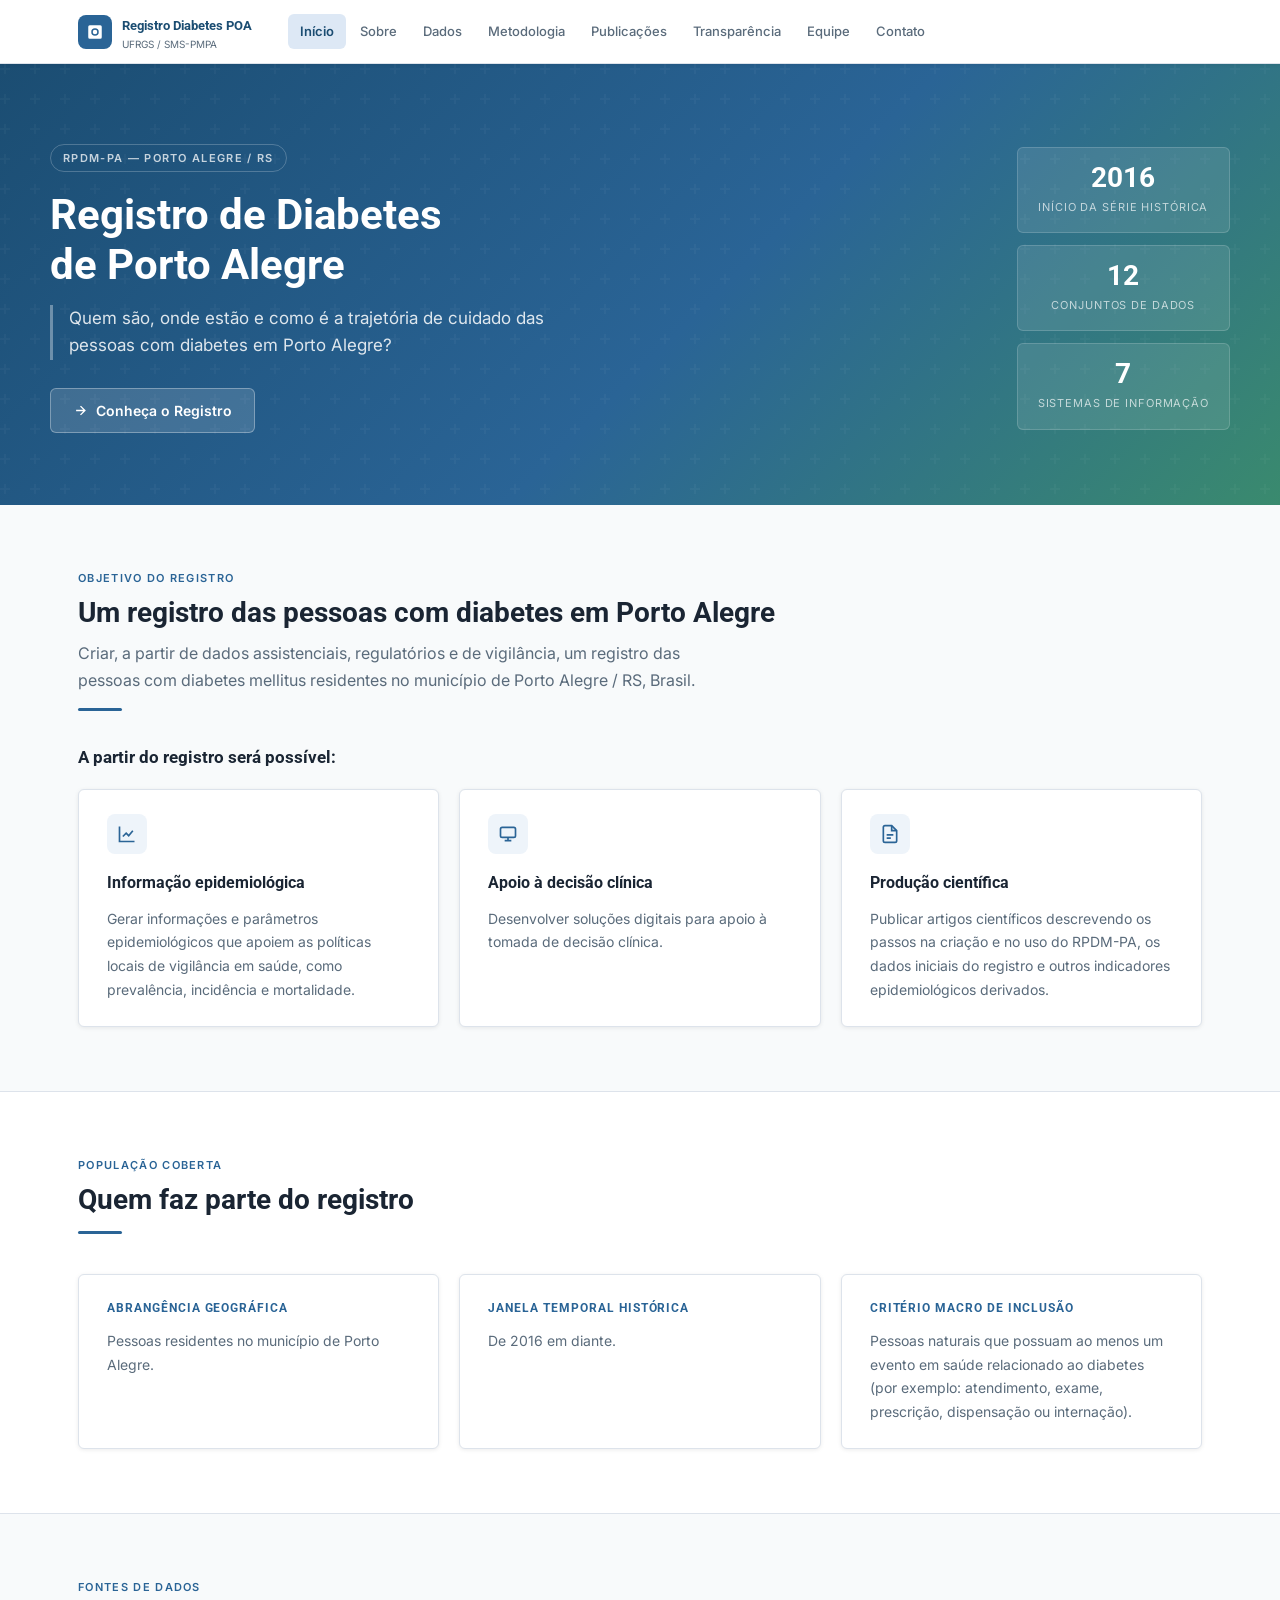
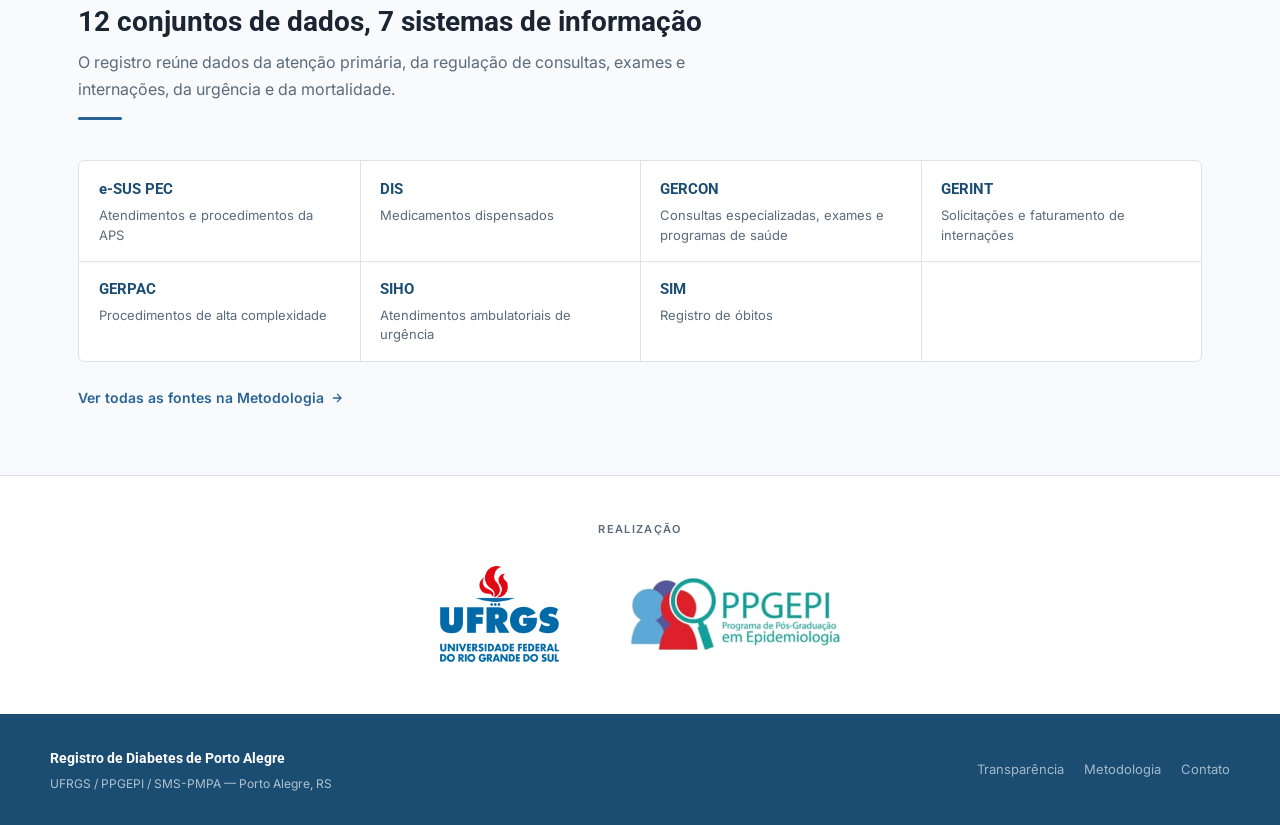
==== commit a29c805b: "v6: objetivo, população coberta e fontes de dados" ====
--- a/index.html
+++ b/index.html
@@ -43,7 +43,7 @@
   <div id="hero">
     <div class="hero-inner">
       <div>
-        <span class="hero-label">Registro Populacional — Porto Alegre</span>
+        <span class="hero-label">RPDM-PA — Porto Alegre / RS</span>
         <h1 class="hero-title">Registro de Diabetes<br>de Porto Alegre</h1>
         <p class="hero-question">Quem são, onde estão e como é a trajetória de cuidado das pessoas com diabetes em Porto Alegre?</p>
         <a class="hero-cta" href="sobre.html">
@@ -53,32 +53,94 @@
       </div>
       <div class="hero-stats">
         <div class="stat-card">
-          <div class="stat-num">—</div>
-          <div class="stat-label">Pessoas identificadas</div>
+          <div class="stat-num">2016</div>
+          <div class="stat-label">Início da série histórica</div>
         </div>
         <div class="stat-card">
-          <div class="stat-num">—</div>
-          <div class="stat-label">Fontes integradas</div>
+          <div class="stat-num">12</div>
+          <div class="stat-label">Conjuntos de dados</div>
         </div>
         <div class="stat-card">
-          <div class="stat-num">—</div>
-          <div class="stat-label">Anos de cobertura</div>
+          <div class="stat-num">7</div>
+          <div class="stat-label">Sistemas de informação</div>
         </div>
       </div>
     </div>
   </div>
+
+  <!-- OBJETIVO -->
   <div class="section-wrap">
     <div class="section-header">
-      <div class="section-label">O Projeto</div>
-      <h2 class="section-title">Um registro de base populacional para apoiar políticas de saúde</h2>
+      <div class="section-label">Objetivo do Registro</div>
+      <h2 class="section-title">Um registro das pessoas com diabetes em Porto Alegre</h2>
+      <p class="section-desc">Criar, a partir de dados assistenciais, regulatórios e de vigilância, um registro das pessoas com diabetes mellitus residentes no município de Porto Alegre / RS, Brasil.</p>
       <div class="divider"></div>
     </div>
-    <div class="grid-2">
-      <div class="card"><h3>Objetivo</h3><p>Identificar e acompanhar pessoas com diabetes mellitus no município de Porto Alegre, descrevendo sua distribuição territorial, características clínicas e trajetória de cuidado no sistema de saúde.</p></div>
-      <div class="card"><h3>Por que isso importa?</h3><p>O diabetes é uma das principais causas de morbimortalidade no Brasil. Um registro robusto permite orientar intervenções, avaliar a equidade no acesso ao cuidado e subsidiar decisões em nível municipal.</p></div>
-      <div class="card"><h3>Dados e fontes</h3><p>Integração de sistemas de informação em saúde (e-SUS, SIM, SIH, SIA, entre outros) com dados administrativos do município, buscando cobertura abrangente da população diagnosticada.</p></div>
-      <div class="card"><h3>Vínculo institucional</h3><p>Iniciativa da Universidade Federal do Rio Grande do Sul (UFRGS), por meio do Programa de Pós-Graduação em Epidemiologia, em parceria com a Secretaria Municipal de Saúde de Porto Alegre (SMS-PMPA).</p></div>
+    <h3 class="subhead">A partir do registro será possível:</h3>
+    <div class="grid-3">
+      <div class="card">
+        <div class="card-icon"><svg viewBox="0 0 24 24" fill="none" stroke="currentColor" stroke-width="2"><path d="M3 3v18h18"/><path d="M7 15l4-4 3 3 5-6"/></svg></div>
+        <h3>Informação epidemiológica</h3>
+        <p>Gerar informações e parâmetros epidemiológicos que apoiem as políticas locais de vigilância em saúde, como prevalência, incidência e mortalidade.</p>
+      </div>
+      <div class="card">
+        <div class="card-icon"><svg viewBox="0 0 24 24" fill="none" stroke="currentColor" stroke-width="2"><rect x="3" y="4" width="18" height="12" rx="2"/><path d="M8 20h8M12 16v4"/></svg></div>
+        <h3>Apoio à decisão clínica</h3>
+        <p>Desenvolver soluções digitais para apoio à tomada de decisão clínica.</p>
+      </div>
+      <div class="card">
+        <div class="card-icon"><svg viewBox="0 0 24 24" fill="none" stroke="currentColor" stroke-width="2"><path d="M14 2H6a2 2 0 00-2 2v16a2 2 0 002 2h12a2 2 0 002-2V8z"/><polyline points="14 2 14 8 20 8"/><path d="M8 13h8M8 17h5"/></svg></div>
+        <h3>Produção científica</h3>
+        <p>Publicar artigos científicos descrevendo os passos na criação e no uso do RPDM-PA, os dados iniciais do registro e outros indicadores epidemiológicos derivados.</p>
+      </div>
     </div>
+  </div>
+
+  <!-- POPULAÇÃO COBERTA -->
+  <div class="band">
+    <div class="section-wrap">
+      <div class="section-header">
+        <div class="section-label">População coberta</div>
+        <h2 class="section-title">Quem faz parte do registro</h2>
+        <div class="divider"></div>
+      </div>
+      <div class="grid-3">
+        <div class="card">
+          <div class="card-kicker">Abrangência geográfica</div>
+          <p>Pessoas residentes no município de Porto Alegre.</p>
+        </div>
+        <div class="card">
+          <div class="card-kicker">Janela temporal histórica</div>
+          <p>De 2016 em diante.</p>
+        </div>
+        <div class="card">
+          <div class="card-kicker">Critério macro de inclusão</div>
+          <p>Pessoas naturais que possuam ao menos um evento em saúde relacionado ao diabetes (por exemplo: atendimento, exame, prescrição, dispensação ou internação).</p>
+        </div>
+      </div>
+    </div>
+  </div>
+
+  <!-- FONTES DE DADOS (resumo) -->
+  <div class="section-wrap">
+    <div class="section-header">
+      <div class="section-label">Fontes de dados</div>
+      <h2 class="section-title">12 conjuntos de dados, 7 sistemas de informação</h2>
+      <p class="section-desc">O registro reúne dados da atenção primária, da regulação de consultas, exames e internações, da urgência e da mortalidade.</p>
+      <div class="divider"></div>
+    </div>
+    <div class="system-list">
+      <div class="system"><strong>e-SUS PEC</strong><span>Atendimentos e procedimentos da APS</span></div>
+      <div class="system"><strong>DIS</strong><span>Medicamentos dispensados</span></div>
+      <div class="system"><strong>GERCON</strong><span>Consultas especializadas, exames e programas de saúde</span></div>
+      <div class="system"><strong>GERINT</strong><span>Solicitações e faturamento de internações</span></div>
+      <div class="system"><strong>GERPAC</strong><span>Procedimentos de alta complexidade</span></div>
+      <div class="system"><strong>SIHO</strong><span>Atendimentos ambulatoriais de urgência</span></div>
+      <div class="system"><strong>SIM</strong><span>Registro de óbitos</span></div>
+    </div>
+    <a class="text-link" href="metodologia.html#m-sources">Ver todas as fontes na Metodologia
+      <svg width="14" height="14" viewBox="0 0 24 24" fill="none" stroke="currentColor" stroke-width="2.2"><path d="M5 12h14M12 5l7 7-7 7"/></svg>
+    </a>
   </div>
 
   <!-- LOGOS -->
--- a/style.css
+++ b/style.css
@@ -256,6 +256,41 @@
 }
 .btn-primary:hover { background: var(--blue-dark); }
 
+/* PÁGINA INICIAL — BLOCOS DE CONTEÚDO */
+.subhead { font-family: var(--heading); font-size: 17px; font-weight: 700; color: var(--text); margin: -8px 0 18px; }
+.band { background: var(--surface); border-top: 1px solid var(--border); border-bottom: 1px solid var(--border); }
+.card-kicker {
+  font-family: var(--heading); font-size: 12px; font-weight: 700; letter-spacing: .08em;
+  text-transform: uppercase; color: var(--blue); margin-bottom: 10px;
+}
+.system-list {
+  display: grid; grid-template-columns: repeat(auto-fill, minmax(250px, 1fr));
+  background: var(--surface); border: 1px solid var(--border);
+  border-radius: var(--radius); overflow: hidden; margin-bottom: 24px;
+}
+.system {
+  padding: 16px 20px; display: flex; flex-direction: column; gap: 4px;
+  box-shadow: 1px 0 0 var(--border), 0 1px 0 var(--border);
+}
+.system strong { font-family: var(--heading); font-size: 15px; font-weight: 700; color: var(--blue-dark); }
+.system span { font-size: 13px; color: var(--muted); line-height: 1.5; }
+.text-link { display: inline-flex; align-items: center; gap: 6px; font-size: 14px; font-weight: 600; color: var(--blue); }
+
+/* TABELA DE DADOS */
+.table-wrap { overflow-x: auto; border: 1px solid var(--border); border-radius: var(--radius); background: var(--surface); margin: 14px 0 10px; }
+.data-table { width: 100%; border-collapse: collapse; font-size: 13.5px; }
+.data-table th {
+  text-align: left; font-family: var(--heading); font-weight: 700; font-size: 12px;
+  letter-spacing: .04em; text-transform: uppercase; color: var(--blue-dark);
+  background: #EEF4FA; padding: 10px 14px; border-bottom: 1px solid var(--border); white-space: nowrap;
+}
+.data-table td { padding: 9px 14px; border-bottom: 1px solid var(--border); color: var(--text); vertical-align: top; }
+.data-table tbody tr:last-child td { border-bottom: none; }
+.data-table tbody tr:nth-child(even) td { background: #FAFCFD; }
+.data-table td:last-child { white-space: nowrap; color: var(--muted); }
+.method-content .table-note { font-size: 12px; color: var(--light-text); }
+.method-content { min-width: 0; }
+
 /* RODAPÉ */
 footer { background: var(--blue-dark); color: rgba(255,255,255,0.65); padding: 32px 28px; }
 .footer-inner { max-width: var(--max); margin: 0 auto; display: flex; align-items: center; justify-content: space-between; gap: 20px; flex-wrap: wrap; }
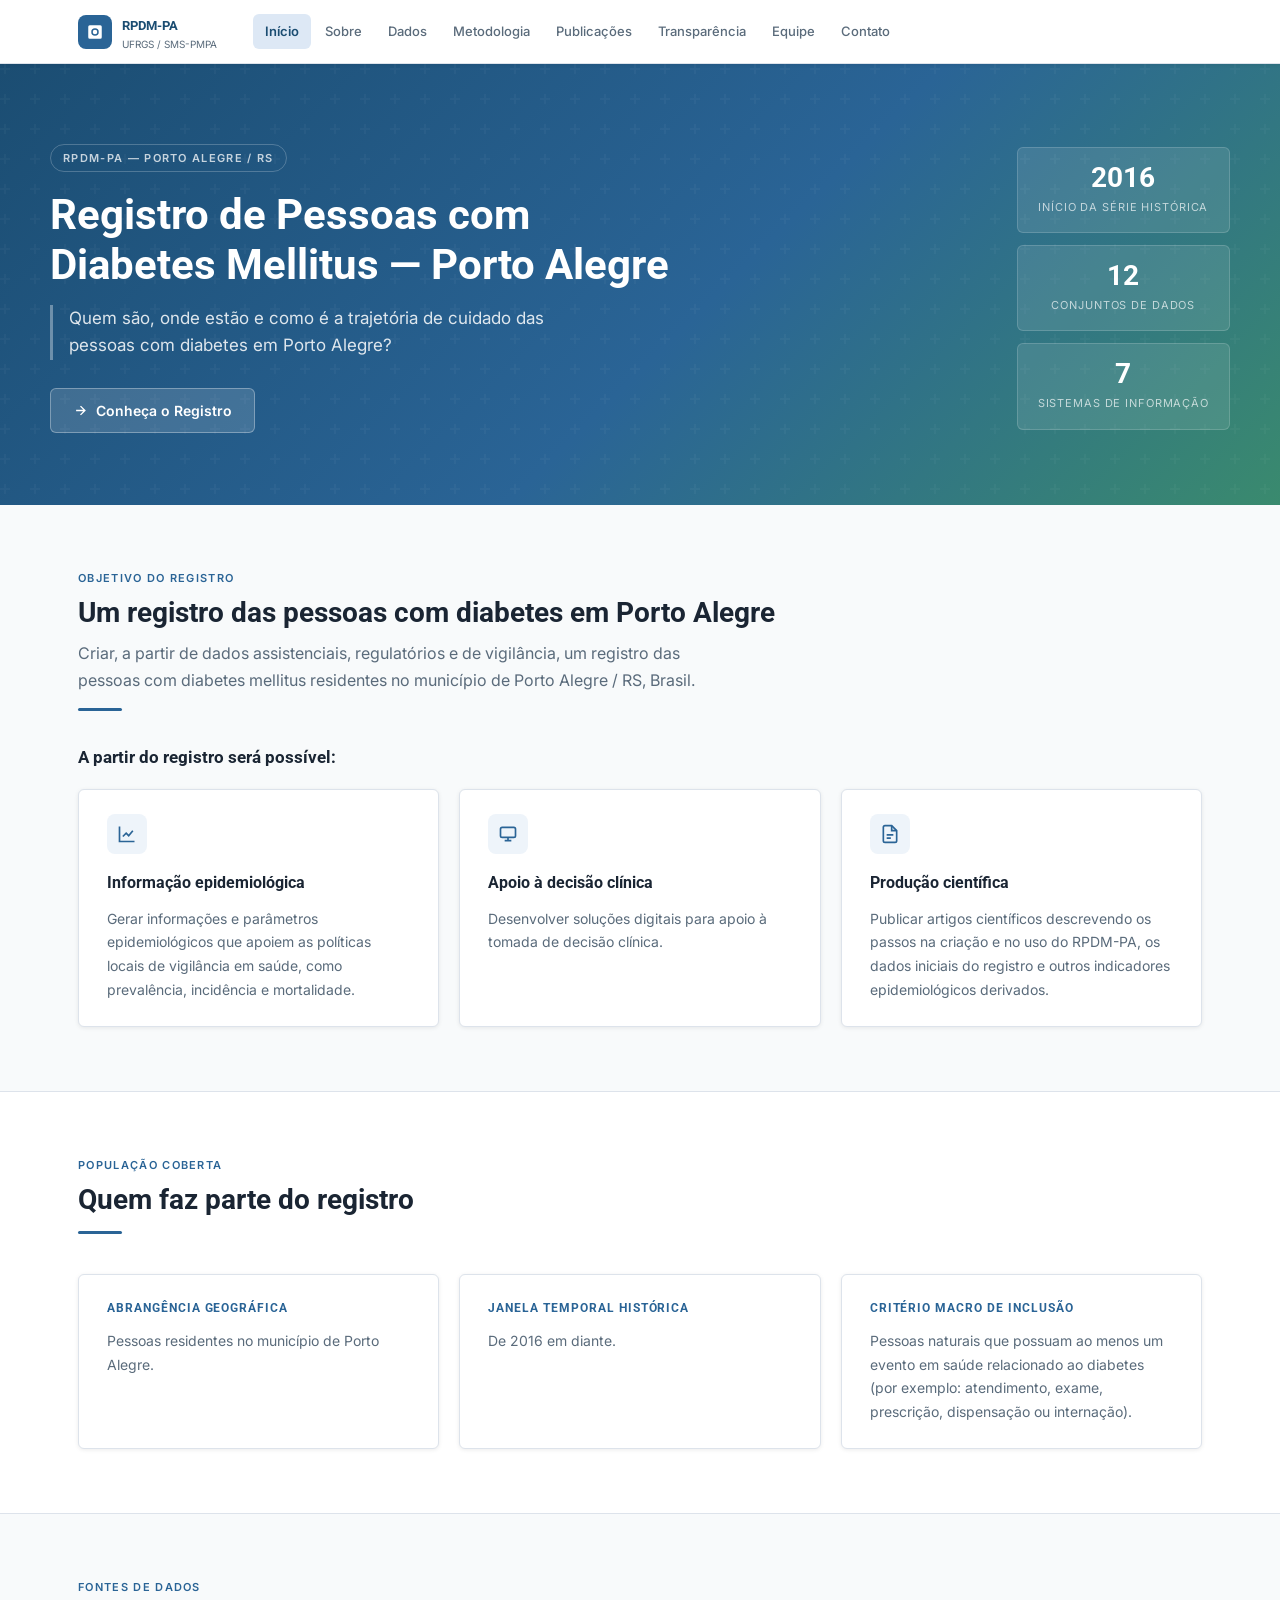
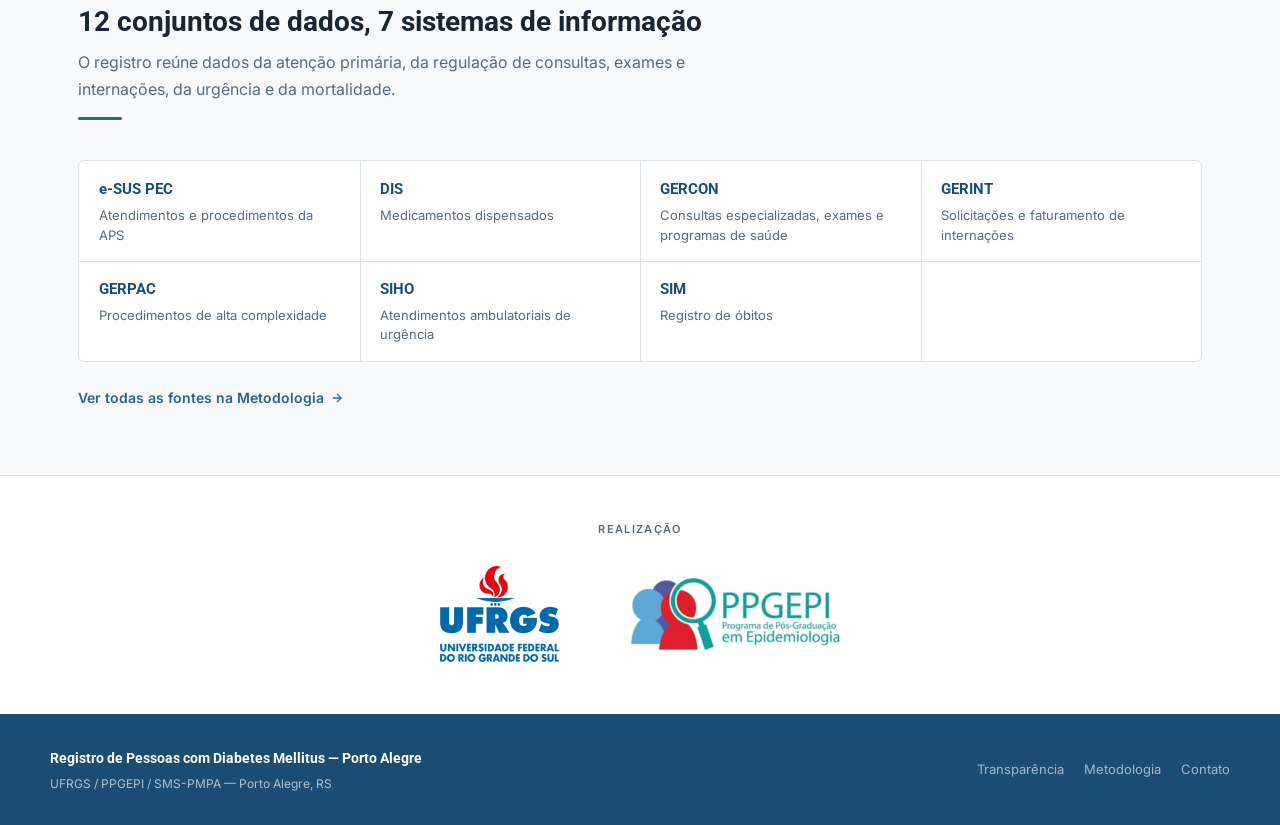
==== commit 754b02e7: "v7: nome oficial RPDM-PA" ====
--- a/index.html
+++ b/index.html
@@ -3,7 +3,7 @@
 <head>
   <meta charset="UTF-8" />
   <meta name="viewport" content="width=device-width, initial-scale=1.0" />
-  <title>Registro de Diabetes de Porto Alegre</title>
+  <title>Registro de Pessoas com Diabetes Mellitus — Porto Alegre</title>
   <meta name="description" content="Registro de base populacional sobre quem são, onde estão e como é a trajetória de cuidado das pessoas com diabetes em Porto Alegre. UFRGS / PPGEPI / SMS-PMPA." />
   <link rel="preconnect" href="https://fonts.googleapis.com" />
   <link rel="preconnect" href="https://fonts.gstatic.com" crossorigin />
@@ -19,7 +19,7 @@
         <svg viewBox="0 0 24 24" xmlns="http://www.w3.org/2000/svg"><path d="M19 3H5a2 2 0 00-2 2v14a2 2 0 002 2h14a2 2 0 002-2V5a2 2 0 00-2-2zm-7 14a5 5 0 110-10 5 5 0 010 10zm0-8a3 3 0 100 6 3 3 0 000-6z"/></svg>
       </div>
       <div>
-        <span class="nav-brand-name">Registro Diabetes POA
+        <span class="nav-brand-name">RPDM-PA
           <span class="nav-brand-sub">UFRGS / SMS-PMPA</span>
         </span>
       </div>
@@ -44,7 +44,7 @@
     <div class="hero-inner">
       <div>
         <span class="hero-label">RPDM-PA — Porto Alegre / RS</span>
-        <h1 class="hero-title">Registro de Diabetes<br>de Porto Alegre</h1>
+        <h1 class="hero-title">Registro de Pessoas com<br>Diabetes Mellitus — Porto Alegre</h1>
         <p class="hero-question">Quem são, onde estão e como é a trajetória de cuidado das pessoas com diabetes em Porto Alegre?</p>
         <a class="hero-cta" href="sobre.html">
           <svg width="15" height="15" viewBox="0 0 24 24" fill="none" stroke="currentColor" stroke-width="2.2"><path d="M5 12h14M12 5l7 7-7 7"/></svg>
@@ -160,7 +160,7 @@
 <footer>
   <div class="footer-inner">
     <div class="footer-left">
-      <strong>Registro de Diabetes de Porto Alegre</strong>
+      <strong>Registro de Pessoas com Diabetes Mellitus — Porto Alegre</strong>
       <p>UFRGS / PPGEPI / SMS-PMPA — Porto Alegre, RS</p>
     </div>
     <div class="footer-links">
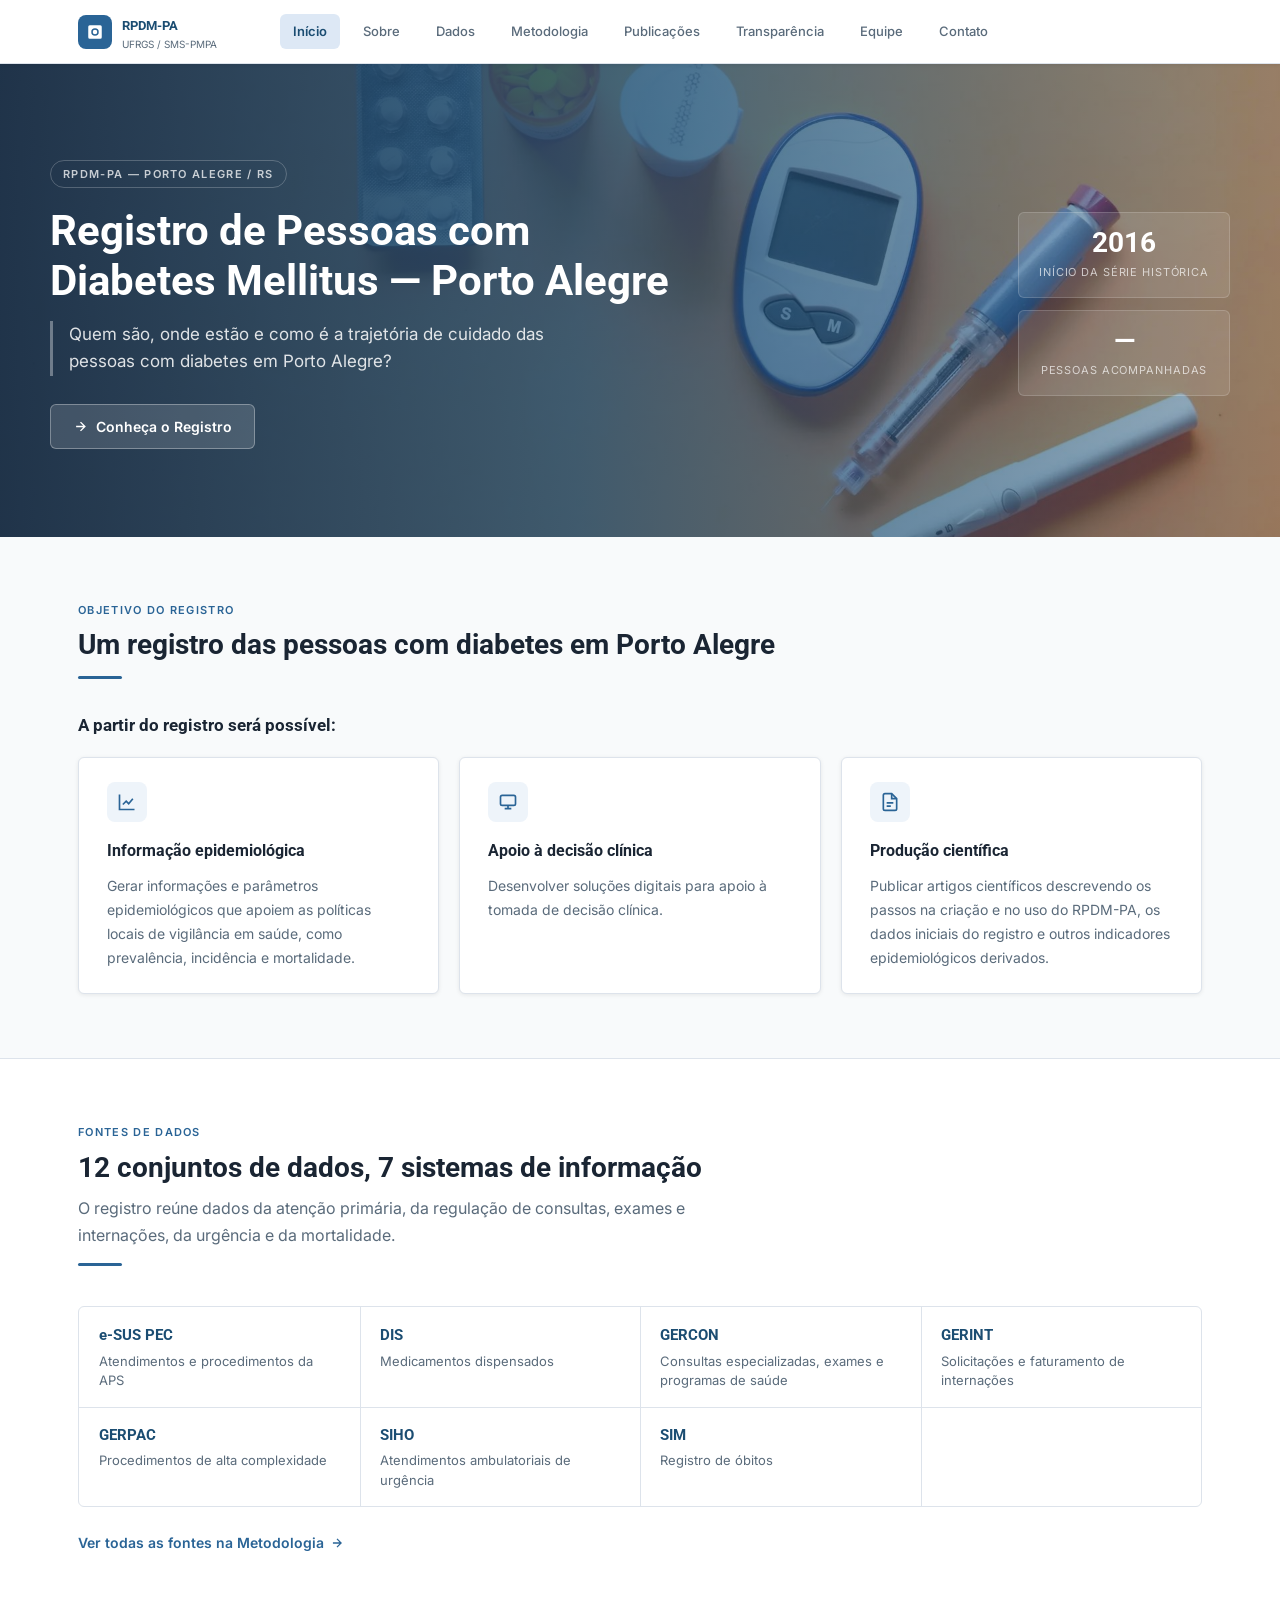
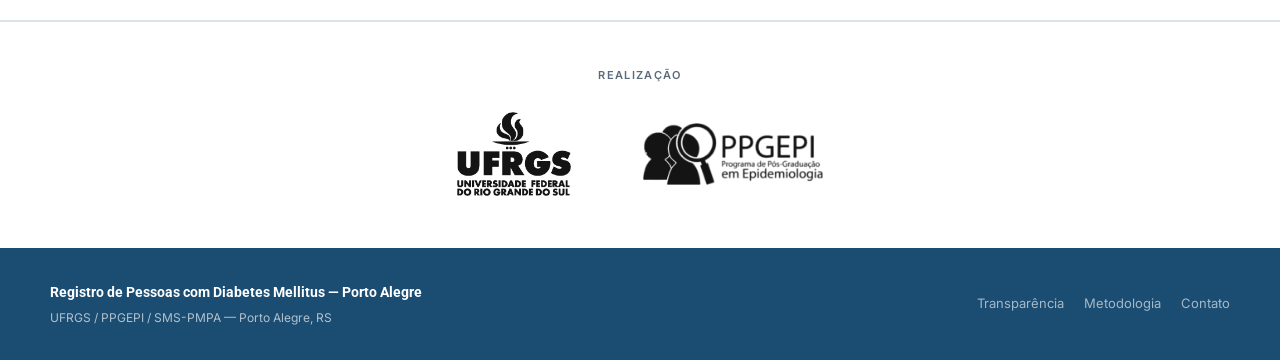
==== commit 29662f5b: "v8: foto no topo, menu centralizado, logos PB" ====
--- a/index.html
+++ b/index.html
@@ -41,6 +41,7 @@
 
 <section id="inicio">
   <div id="hero">
+    <div class="hero-bg" aria-hidden="true"></div>
     <div class="hero-inner">
       <div>
         <span class="hero-label">RPDM-PA — Porto Alegre / RS</span>
@@ -57,12 +58,8 @@
           <div class="stat-label">Início da série histórica</div>
         </div>
         <div class="stat-card">
-          <div class="stat-num">12</div>
-          <div class="stat-label">Conjuntos de dados</div>
-        </div>
-        <div class="stat-card">
-          <div class="stat-num">7</div>
-          <div class="stat-label">Sistemas de informação</div>
+          <div class="stat-num">—</div>
+          <div class="stat-label">Pessoas acompanhadas</div>
         </div>
       </div>
     </div>
@@ -73,7 +70,6 @@
     <div class="section-header">
       <div class="section-label">Objetivo do Registro</div>
       <h2 class="section-title">Um registro das pessoas com diabetes em Porto Alegre</h2>
-      <p class="section-desc">Criar, a partir de dados assistenciais, regulatórios e de vigilância, um registro das pessoas com diabetes mellitus residentes no município de Porto Alegre / RS, Brasil.</p>
       <div class="divider"></div>
     </div>
     <h3 class="subhead">A partir do registro será possível:</h3>
@@ -96,32 +92,8 @@
     </div>
   </div>
 
-  <!-- POPULAÇÃO COBERTA -->
+  <!-- FONTES DE DADOS (resumo) -->
   <div class="band">
-    <div class="section-wrap">
-      <div class="section-header">
-        <div class="section-label">População coberta</div>
-        <h2 class="section-title">Quem faz parte do registro</h2>
-        <div class="divider"></div>
-      </div>
-      <div class="grid-3">
-        <div class="card">
-          <div class="card-kicker">Abrangência geográfica</div>
-          <p>Pessoas residentes no município de Porto Alegre.</p>
-        </div>
-        <div class="card">
-          <div class="card-kicker">Janela temporal histórica</div>
-          <p>De 2016 em diante.</p>
-        </div>
-        <div class="card">
-          <div class="card-kicker">Critério macro de inclusão</div>
-          <p>Pessoas naturais que possuam ao menos um evento em saúde relacionado ao diabetes (por exemplo: atendimento, exame, prescrição, dispensação ou internação).</p>
-        </div>
-      </div>
-    </div>
-  </div>
-
-  <!-- FONTES DE DADOS (resumo) -->
   <div class="section-wrap">
     <div class="section-header">
       <div class="section-label">Fontes de dados</div>
@@ -142,14 +114,15 @@
       <svg width="14" height="14" viewBox="0 0 24 24" fill="none" stroke="currentColor" stroke-width="2.2"><path d="M5 12h14M12 5l7 7-7 7"/></svg>
     </a>
   </div>
+  </div>
 
   <!-- LOGOS -->
   <div class="institutions">
     <div class="institutions-inner">
       <div class="section-label">Realização</div>
       <div class="logo-row">
-        <img src="assets/logo-ufrgs.png" alt="UFRGS — Universidade Federal do Rio Grande do Sul" />
-        <img src="assets/logo-ppgepi.png" class="logo-ppgepi" alt="PPGEPI — Programa de Pós-Graduação em Epidemiologia" />
+        <img src="assets/logo-ufrgs-pb.png" class="logo-ufrgs" alt="UFRGS — Universidade Federal do Rio Grande do Sul" />
+        <img src="assets/logo-ppgepi-pb.png" class="logo-ppgepi" alt="PPGEPI — Programa de Pós-Graduação em Epidemiologia" />
       </div>
     </div>
   </div>
--- a/style.css
+++ b/style.css
@@ -39,14 +39,15 @@
   display: flex; align-items: center;
   box-shadow: var(--shadow-sm);
 }
+/* marca à esquerda, menu centralizado na largura da página */
 .nav-inner {
   max-width: var(--max); margin: 0 auto; padding: 0 28px;
-  width: 100%; display: flex; align-items: center;
+  width: 100%; display: grid; grid-template-columns: 1fr auto 1fr; align-items: center; gap: 24px;
 }
 .nav-brand {
-  text-decoration: none;
+  text-decoration: none; justify-self: start;
   display: flex; align-items: center; gap: 10px;
-  flex-shrink: 0; margin-right: 36px; cursor: pointer;
+  flex-shrink: 0; cursor: pointer;
 }
 .nav-brand-icon {
   width: 34px; height: 34px; background: var(--blue); border-radius: 8px;
@@ -58,11 +59,11 @@
   font-size: 13px; font-weight: 700; color: var(--blue-dark); line-height: 1.25;
 }
 .nav-brand-sub { font-family: 'Inter', sans-serif; font-size: 10px; font-weight: 400; color: var(--muted); display: block; }
-.nav-links { display: flex; list-style: none; gap: 2px; flex: 1; }
+.nav-links { display: flex; justify-content: center; list-style: none; gap: 10px; }
 .nav-links li a {
   display: inline-block; text-decoration: none;
   background: none; border: none; cursor: pointer;
-  padding: 7px 12px; border-radius: var(--radius);
+  padding: 7px 13px; border-radius: var(--radius);
   font-family: 'Inter', sans-serif; font-size: 13px; font-weight: 500;
   color: var(--muted); transition: color .15s, background .15s; white-space: nowrap;
 }
@@ -73,12 +74,34 @@
 
 /* HERO */
 #hero {
-  background: linear-gradient(135deg, #1B4D72 0%, #2A6496 55%, #3A8A6E 100%);
-  padding: 80px 28px 72px; position: relative; overflow: hidden;
-}
+  background: #1B4D72;
+  padding: 96px 28px 88px; position: relative; overflow: hidden; overflow: clip; isolation: isolate;
+}
+/* foto de fundo (camada de baixo) */
+.hero-bg {
+  position: absolute; inset: 0; z-index: -2;
+  background: url("assets/hero-diabetes.jpg") 70% 35% / cover no-repeat;
+  transform-origin: 70% 35%;
+}
+/* véu azul por cima da foto, mais forte do lado do texto */
 #hero::before {
-  content: ''; position: absolute; inset: 0;
-  background: url("data:image/svg+xml,%3Csvg width='60' height='60' viewBox='0 0 60 60' xmlns='http://www.w3.org/2000/svg'%3E%3Cg fill='none' fill-rule='evenodd'%3E%3Cg fill='%23ffffff' fill-opacity='0.03'%3E%3Cpath d='M36 34v-4h-2v4h-4v2h4v4h2v-4h4v-2h-4zm0-30V0h-2v4h-4v2h4v4h2V6h4V4h-4zM6 34v-4H4v4H0v2h4v4h2v-4h4v-2H6zM6 4V0H4v4H0v2h4v4h2V6h4V4H6z'/%3E%3C/g%3E%3C/g%3E%3C/svg%3E");
+  content: ''; position: absolute; inset: 0; z-index: -1;
+  background: linear-gradient(90deg, rgba(18,46,74,0.94) 0%, rgba(27,77,114,0.84) 45%, rgba(27,77,114,0.45) 100%);
+}
+/* efeito ao rolar: a foto aproxima ao descer e volta ao subir (navegadores sem suporte mostram a foto parada) */
+@keyframes hero-zoom {
+  from { transform: scale(1); opacity: 1; }
+  to   { transform: scale(1.3); opacity: .55; }
+}
+@supports (animation-timeline: view()) {
+  .hero-bg {
+    animation: hero-zoom linear both;
+    animation-timeline: view();
+    animation-range: exit 0% exit 100%;
+  }
+}
+@media (prefers-reduced-motion: reduce) {
+  .hero-bg { animation: none; }
 }
 .hero-inner {
   max-width: var(--max); margin: 0 auto; position: relative; z-index: 1;
@@ -152,8 +175,9 @@
 .institutions-inner { max-width: var(--max); margin: 0 auto; padding: 44px 28px 52px; text-align: center; }
 .institutions .section-label { margin-bottom: 28px; color: var(--muted); }
 .logo-row { display: flex; align-items: center; justify-content: center; gap: 72px; flex-wrap: wrap; }
-.logo-row img { height: 96px; width: auto; object-fit: contain; }
-.logo-row img.logo-ppgepi { height: 72px; }
+.logo-row img { width: auto; object-fit: contain; }
+.logo-row img.logo-ufrgs { height: 84px; }
+.logo-row img.logo-ppgepi { height: 62px; }
 
 /* DADOS */
 .embed-placeholder {
@@ -301,8 +325,9 @@
 .footer-links a:hover { color: white; text-decoration: none; }
 
 /* RESPONSIVO */
-@media (max-width: 1000px) {
-  .nav-inner { overflow-x: auto; }
+@media (max-width: 1100px) {
+  .nav-inner { display: flex; gap: 16px; overflow-x: auto; }
+  .nav-links { gap: 4px; }
 }
 @media (max-width: 900px) {
   .hero-inner { grid-template-columns: 1fr; }
@@ -322,7 +347,7 @@
   .section-wrap, #hero { padding-left: 16px; padding-right: 16px; }
   .grid-2, .grid-3, .grid-4 { grid-template-columns: 1fr; }
   .hero-stats { flex-direction: column; }
-  .logo-row img { height: 72px; }
-  .logo-row img.logo-ppgepi { height: 56px; }
+  .logo-row img.logo-ufrgs { height: 68px; }
+  .logo-row img.logo-ppgepi { height: 50px; }
 }
   
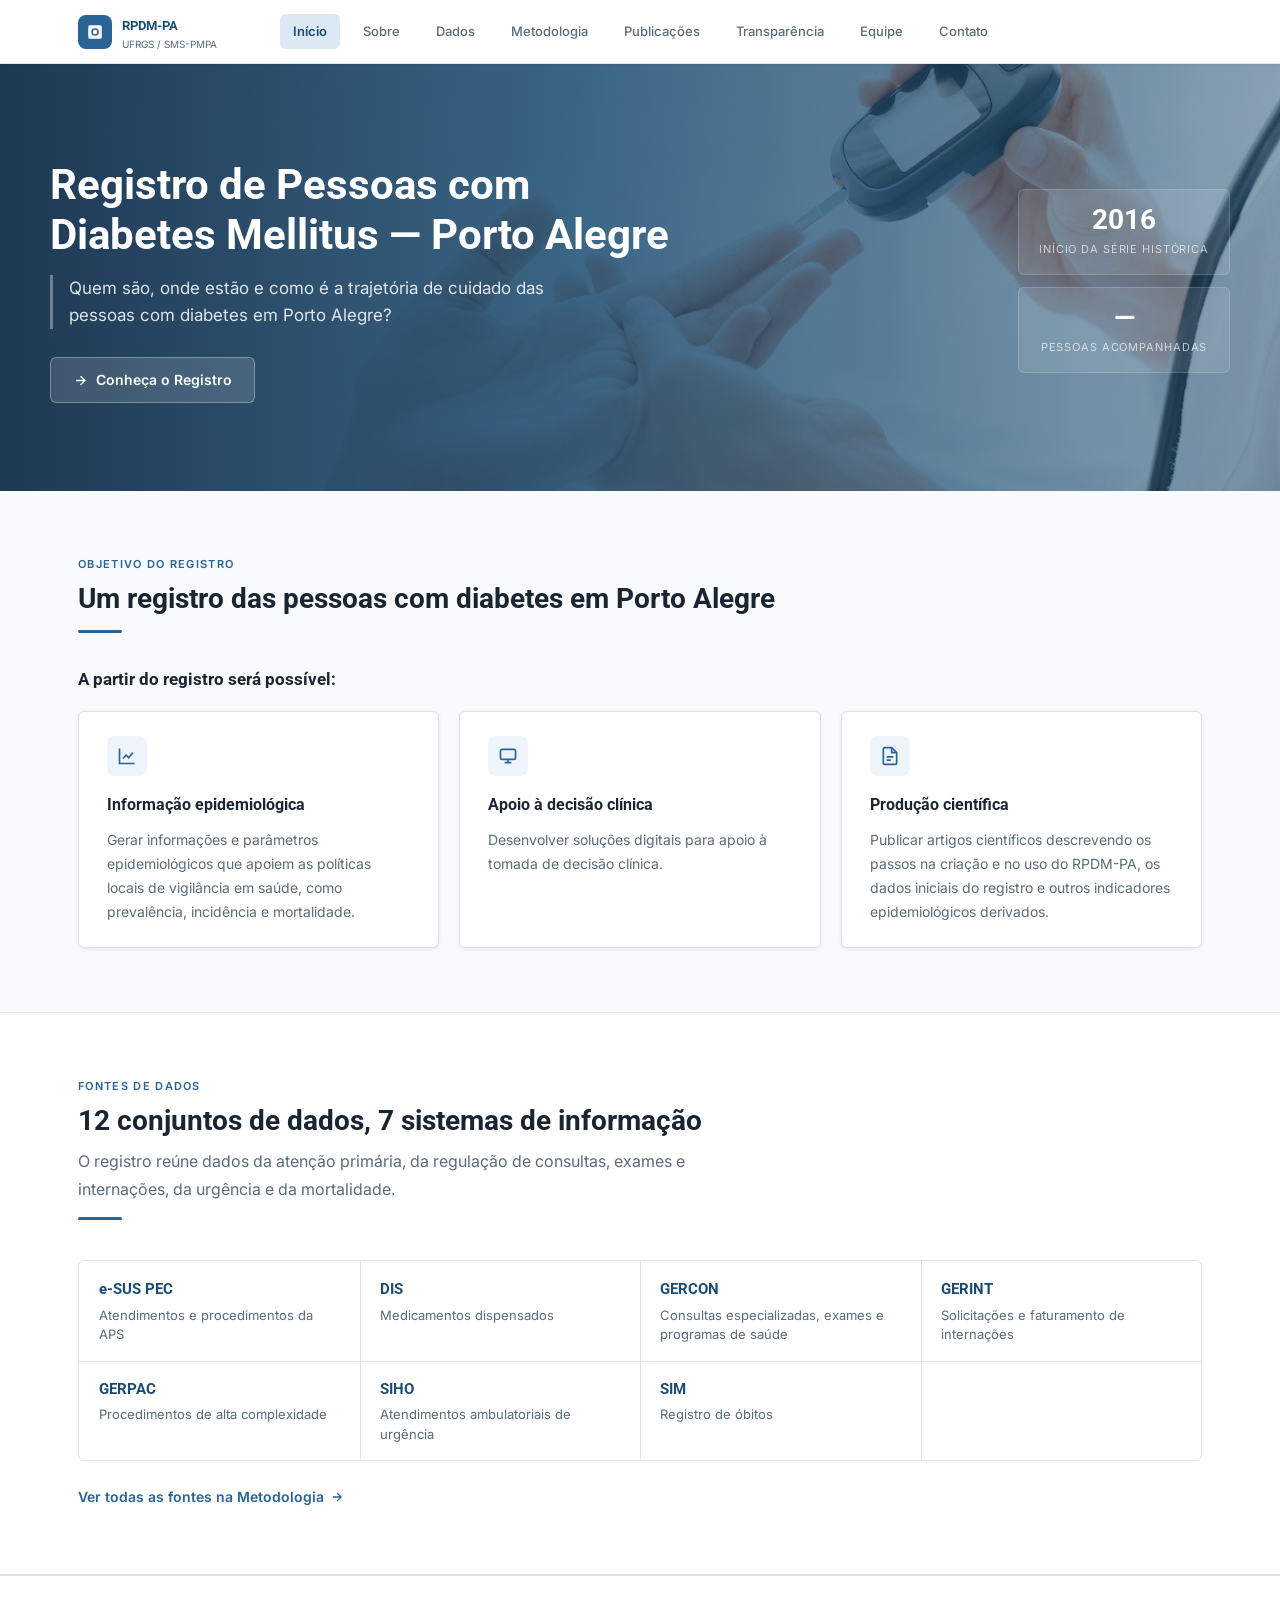
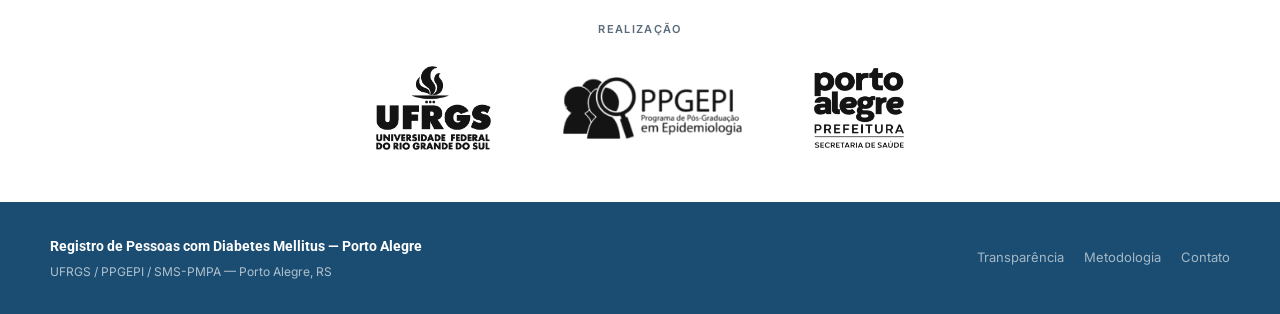
==== commit 6b57e4f2: "v9: nova foto, zoom maior, logo SMS" ====
--- a/index.html
+++ b/index.html
@@ -44,7 +44,6 @@
     <div class="hero-bg" aria-hidden="true"></div>
     <div class="hero-inner">
       <div>
-        <span class="hero-label">RPDM-PA — Porto Alegre / RS</span>
         <h1 class="hero-title">Registro de Pessoas com<br>Diabetes Mellitus — Porto Alegre</h1>
         <p class="hero-question">Quem são, onde estão e como é a trajetória de cuidado das pessoas com diabetes em Porto Alegre?</p>
         <a class="hero-cta" href="sobre.html">
@@ -123,6 +122,7 @@
       <div class="logo-row">
         <img src="assets/logo-ufrgs-pb.png" class="logo-ufrgs" alt="UFRGS — Universidade Federal do Rio Grande do Sul" />
         <img src="assets/logo-ppgepi-pb.png" class="logo-ppgepi" alt="PPGEPI — Programa de Pós-Graduação em Epidemiologia" />
+        <img src="assets/logo-sms-pb.png" class="logo-sms" alt="Prefeitura de Porto Alegre — Secretaria de Saúde" />
       </div>
     </div>
   </div>
--- a/style.css
+++ b/style.css
@@ -80,8 +80,8 @@
 /* foto de fundo (camada de baixo) */
 .hero-bg {
   position: absolute; inset: 0; z-index: -2;
-  background: url("assets/hero-diabetes.jpg") 70% 35% / cover no-repeat;
-  transform-origin: 70% 35%;
+  background: url("assets/hero-glicemia.jpg") 60% 40% / cover no-repeat;
+  transform-origin: 65% 40%;
 }
 /* véu azul por cima da foto, mais forte do lado do texto */
 #hero::before {
@@ -91,7 +91,7 @@
 /* efeito ao rolar: a foto aproxima ao descer e volta ao subir (navegadores sem suporte mostram a foto parada) */
 @keyframes hero-zoom {
   from { transform: scale(1); opacity: 1; }
-  to   { transform: scale(1.3); opacity: .55; }
+  to   { transform: scale(1.6); opacity: .5; }
 }
 @supports (animation-timeline: view()) {
   .hero-bg {
@@ -178,6 +178,7 @@
 .logo-row img { width: auto; object-fit: contain; }
 .logo-row img.logo-ufrgs { height: 84px; }
 .logo-row img.logo-ppgepi { height: 62px; }
+.logo-row img.logo-sms { height: 80px; }
 
 /* DADOS */
 .embed-placeholder {
@@ -349,5 +350,6 @@
   .hero-stats { flex-direction: column; }
   .logo-row img.logo-ufrgs { height: 68px; }
   .logo-row img.logo-ppgepi { height: 50px; }
+  .logo-row img.logo-sms { height: 64px; }
 }
   
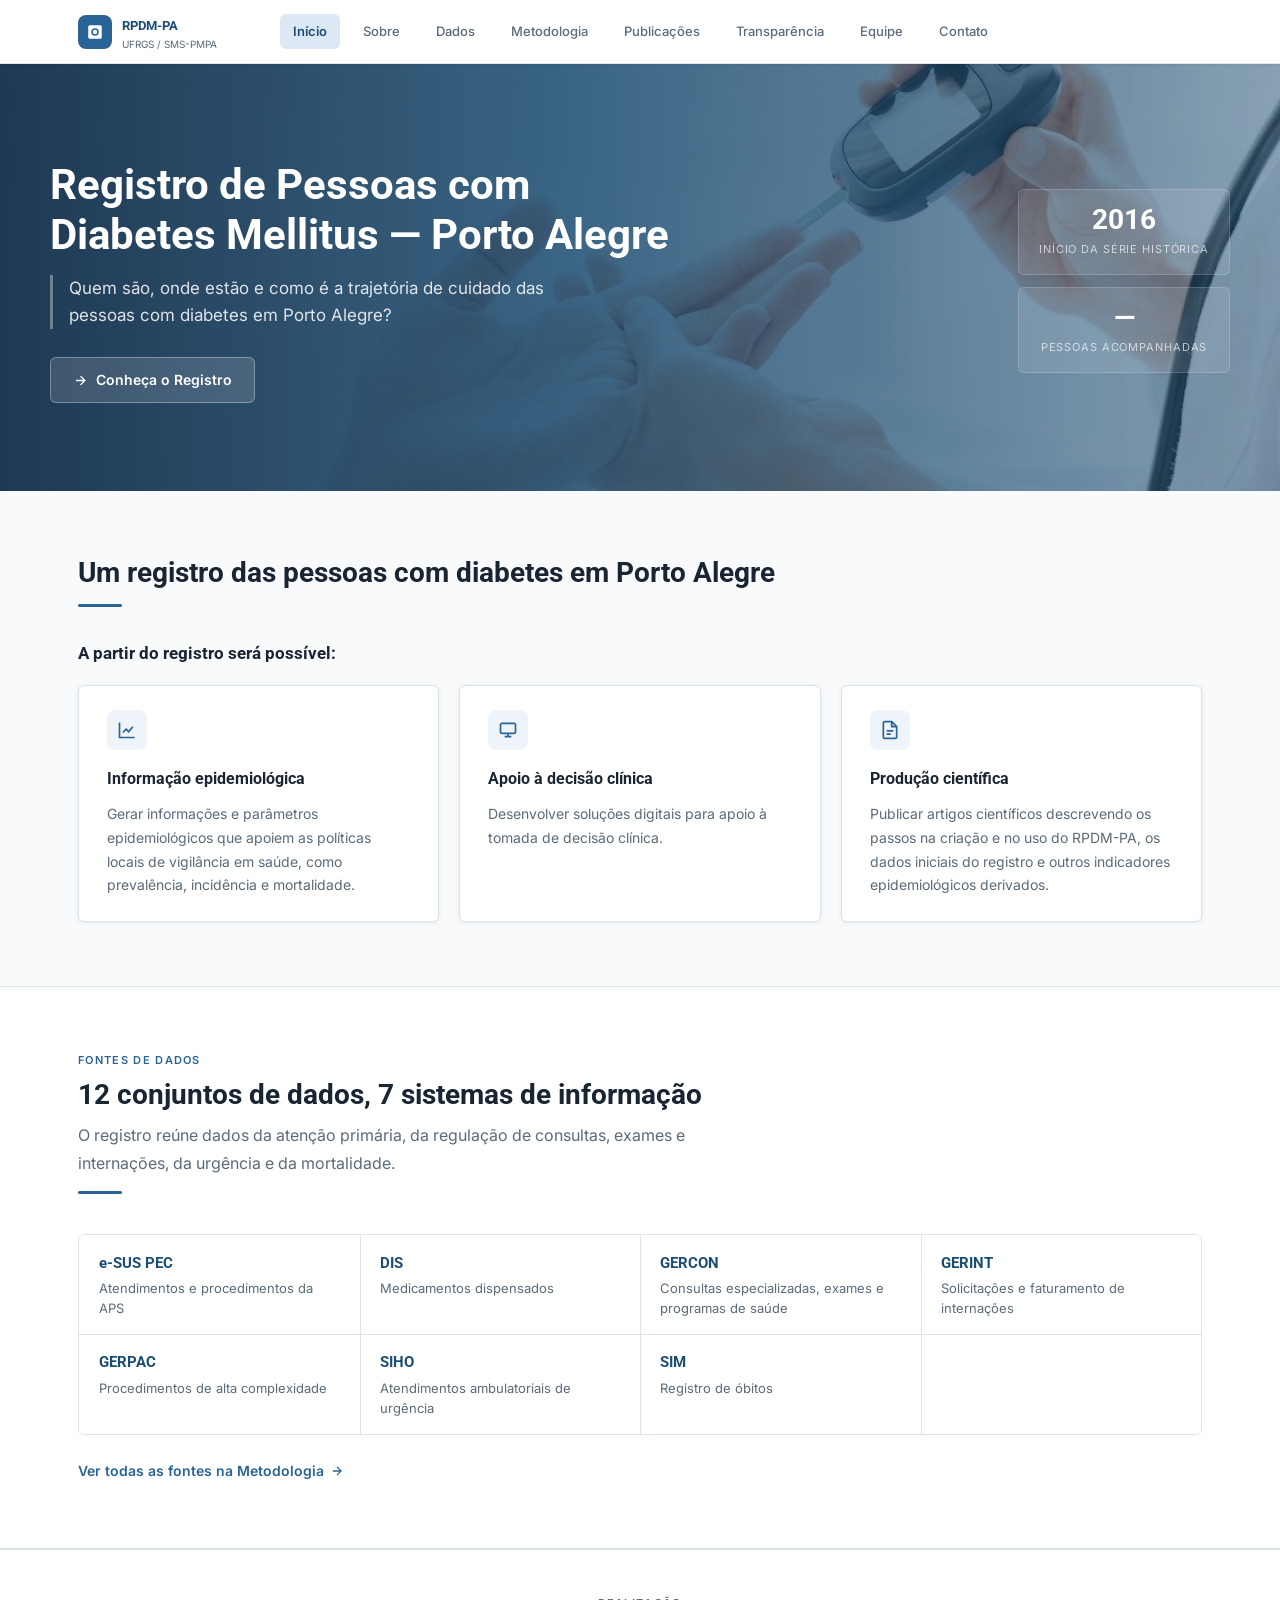
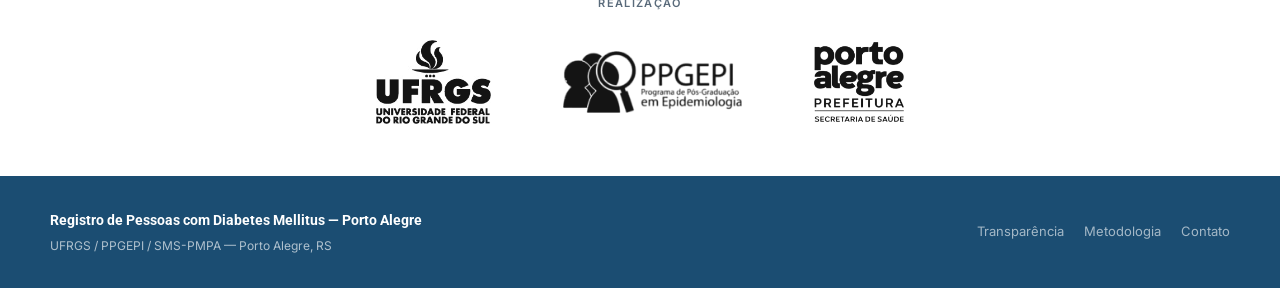
==== commit 7ba3d377: "remove rótulo Objetivo do Registro" ====
--- a/index.html
+++ b/index.html
@@ -67,7 +67,6 @@
   <!-- OBJETIVO -->
   <div class="section-wrap">
     <div class="section-header">
-      <div class="section-label">Objetivo do Registro</div>
       <h2 class="section-title">Um registro das pessoas com diabetes em Porto Alegre</h2>
       <div class="divider"></div>
     </div>
